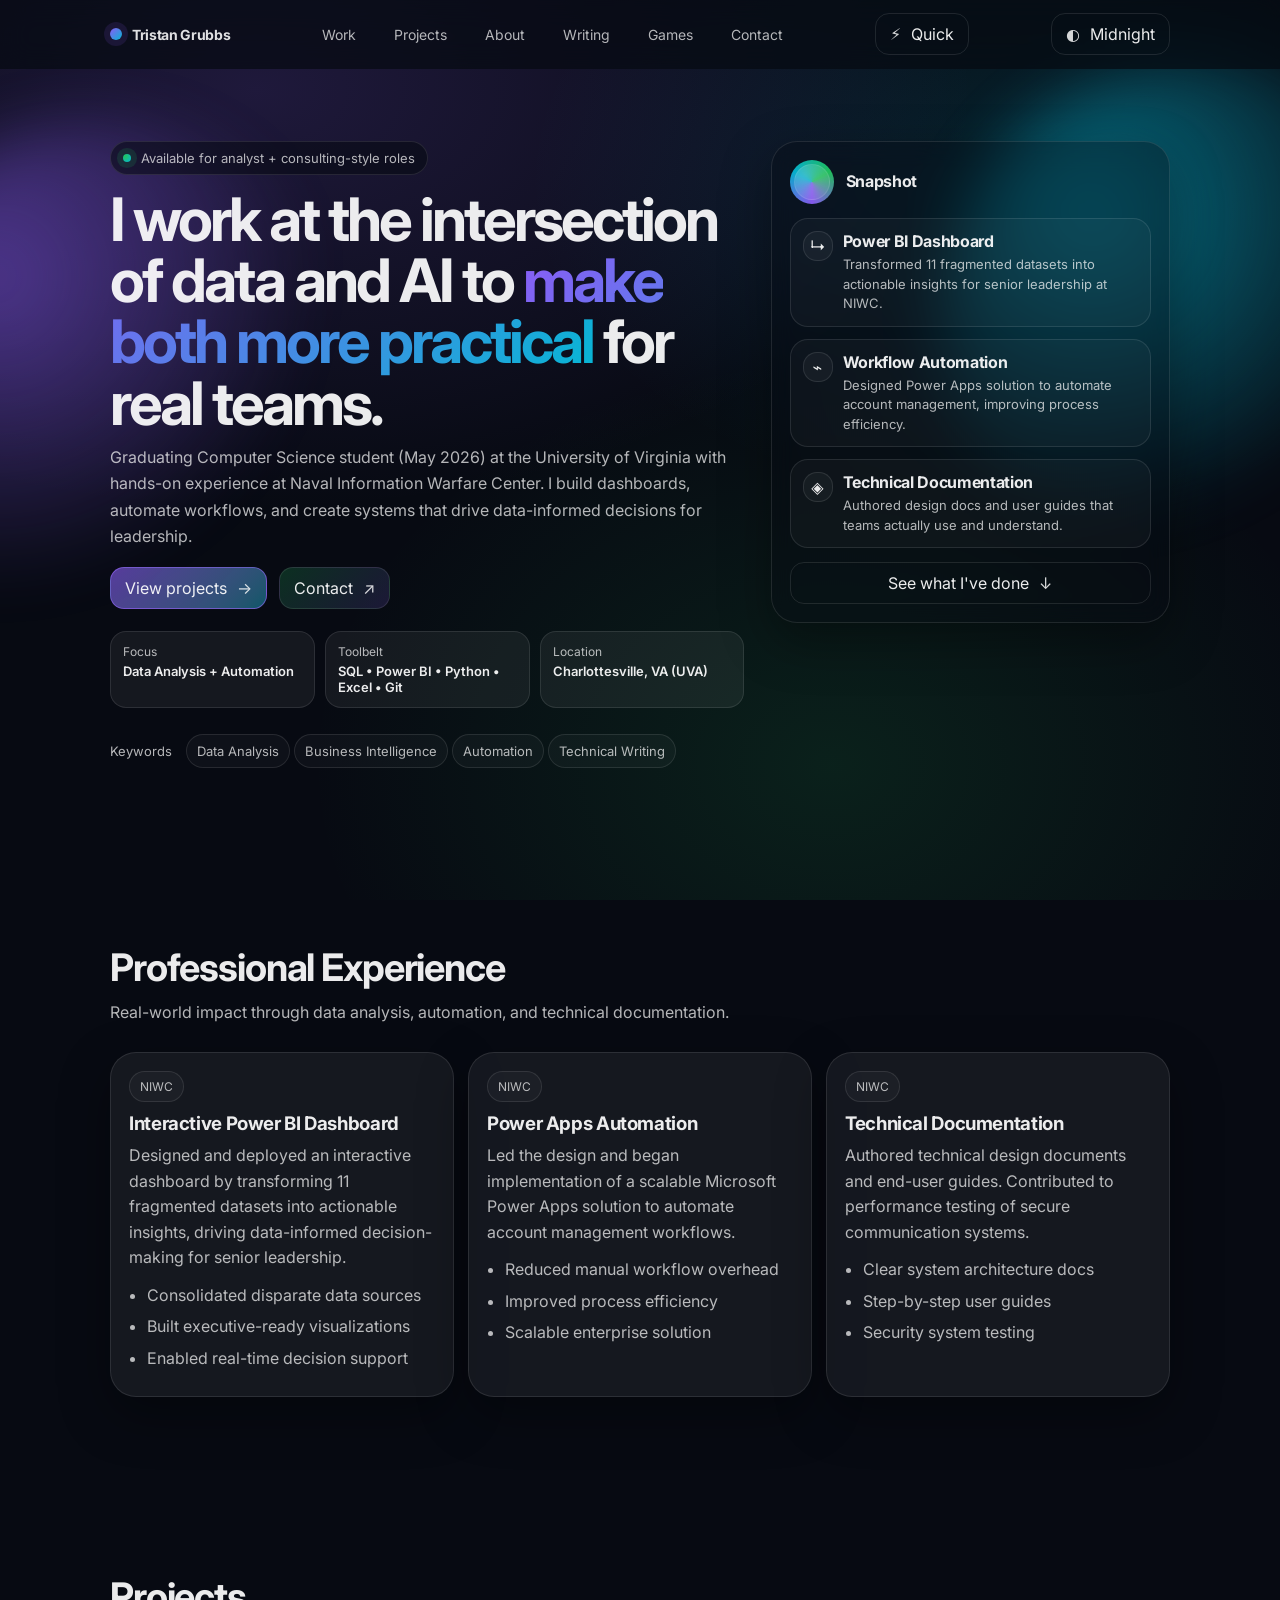
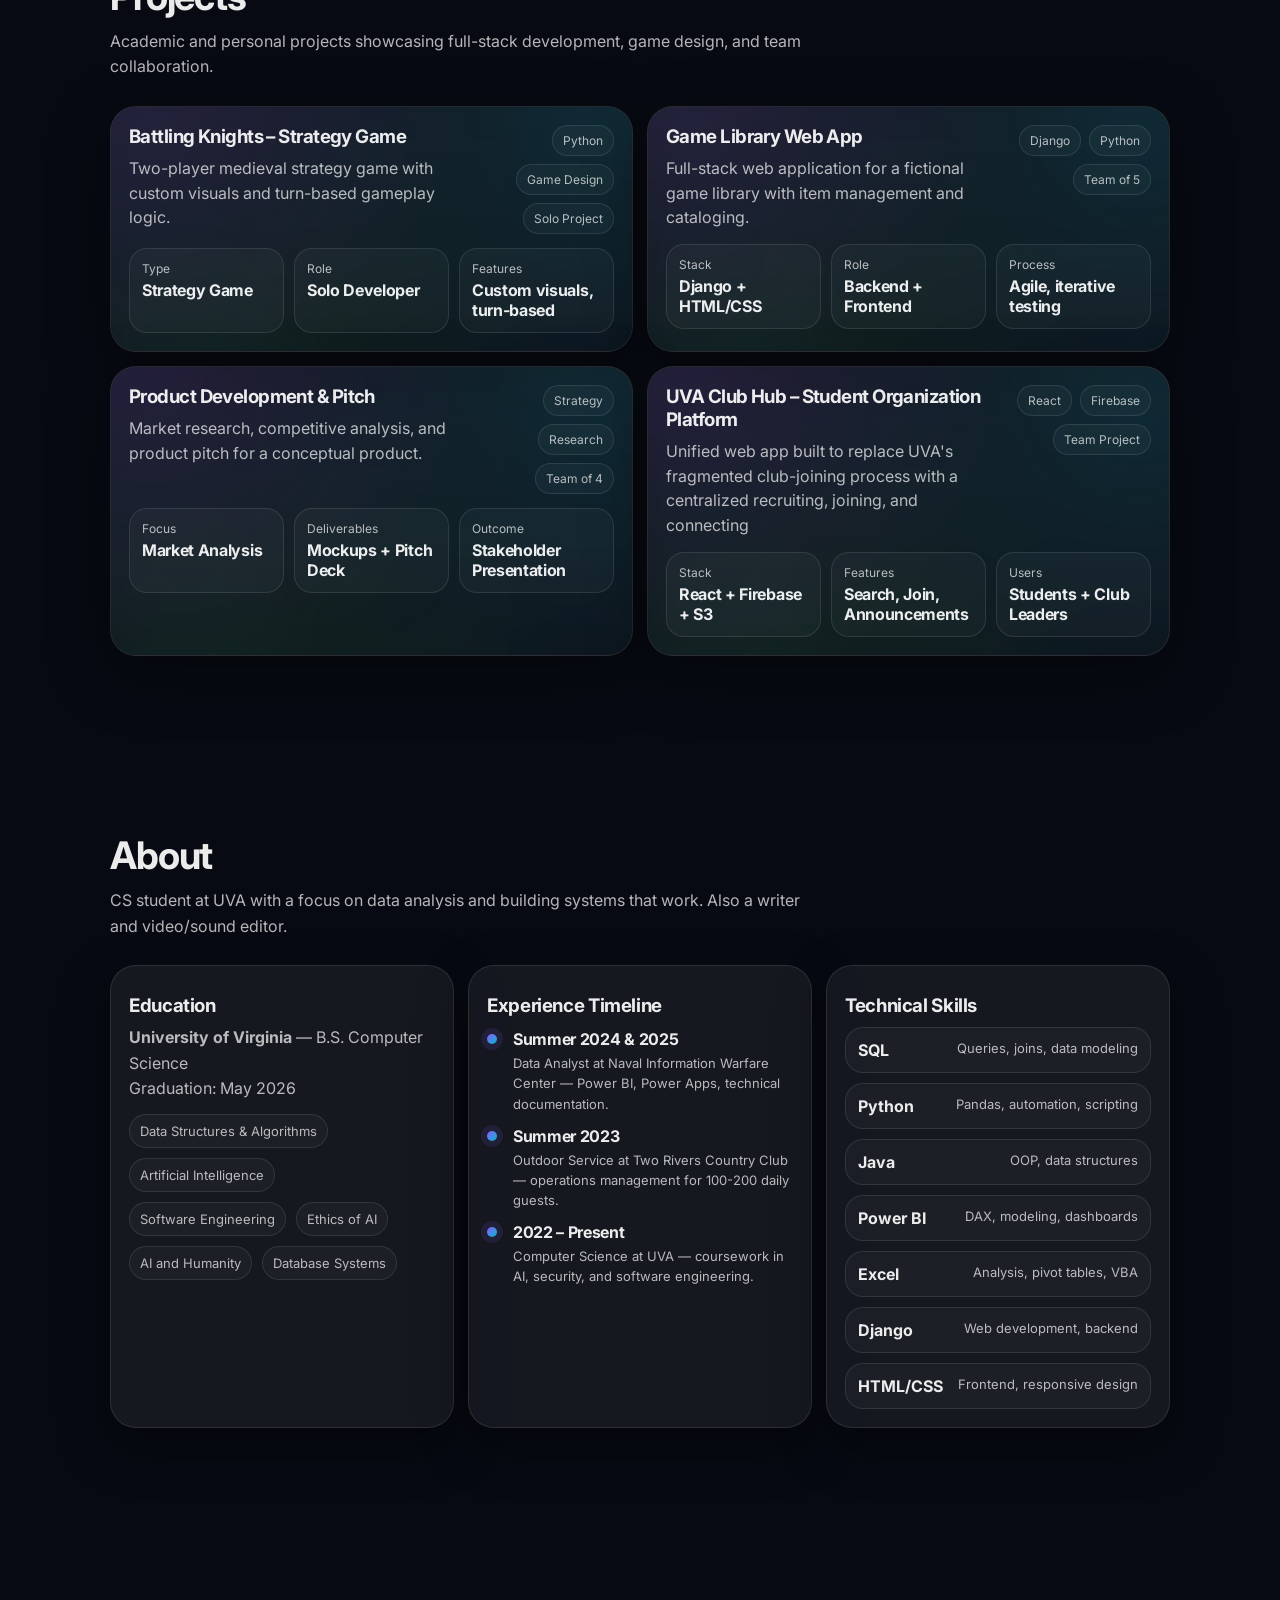
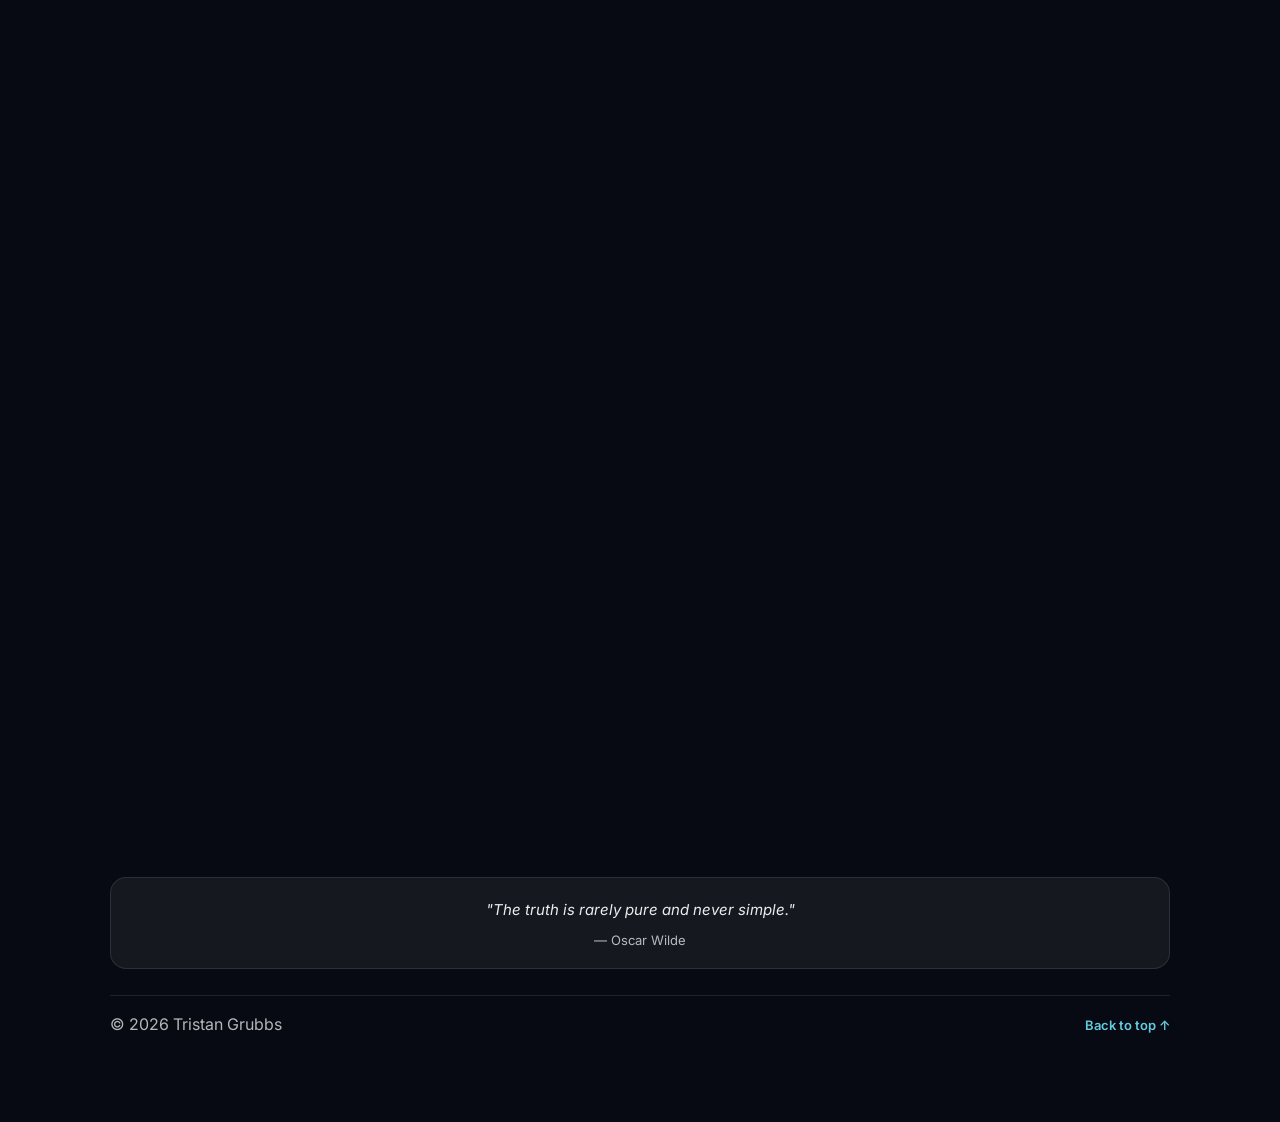
==== index.html @ 4d5c2ccc "added footer quotes" ====
<!doctype html>
<html lang="en">
<head>
  <meta charset="utf-8" />
  <meta name="viewport" content="width=device-width, initial-scale=1" />
  <title>Tristan Grubbs | Portfolio</title>
  <meta name="description" content="Portfolio website for Tristan Grubbs - Data Analyst & Computer Science Student at UVA." />

  <!-- Open Graph -->
  <meta property="og:title" content="Tristan Grubbs | Portfolio" />
  <meta property="og:description" content="Data Analyst & CS Student at UVA. Dashboards, automation, and data-driven insights." />
  <meta property="og:type" content="website" />

  <!-- Font -->
  <link rel="preconnect" href="https://fonts.googleapis.com">
  <link rel="preconnect" href="https://fonts.gstatic.com" crossorigin>
  <link href="https://fonts.googleapis.com/css2?family=Inter:wght@400;500;600;700&display=swap" rel="stylesheet">

  <link rel="stylesheet" href="styles.css" />
</head>

<body>
  <!-- Ambient background -->
  <div class="bg">
    <div class="bg__blob bg__blob--a"></div>
    <div class="bg__blob bg__blob--b"></div>
    <div class="bg__grid"></div>
  </div>

  <!-- Header -->
  <header class="header" data-elevate>
    <div class="container header__inner">
      <a class="brand" href="#top" aria-label="Home">
        <span class="brand__mark" aria-hidden="true"></span>
        <span class="brand__name">Tristan Grubbs</span>
      </a>

      <nav class="nav" aria-label="Primary">
        <a class="nav__link" href="#work">Work</a>
        <a class="nav__link" href="#projects">Projects</a>
        <a class="nav__link" href="#about">About</a>
        <a class="nav__link" href="#writing">Writing</a>
        <a class="nav__link" href="#games">Games</a>
        <a class="nav__link" href="#contact">Contact</a>
      </nav>

      <button class="btn btn--ghost header__cta" id="quickViewToggle" type="button" aria-label="Toggle quick view">
        <span class="btn__icon" aria-hidden="true">⚡</span>
        <span class="btn__text">Quick</span>
      </button>

      <button class="btn btn--ghost header__cta" id="themeToggle" type="button" aria-label="Switch theme">
        <span class="btn__icon" id="themeIcon" aria-hidden="true">◐</span>
        <span class="btn__text" id="themeName">Midnight</span>
      </button>

      <button class="burger" id="burger" type="button" aria-label="Open menu" aria-expanded="false">
        <span></span><span></span><span></span>
      </button>
    </div>

    <div class="mobile" id="mobileNav" aria-hidden="true">
      <div class="container mobile__inner">
        <a class="mobile__link" href="#work">Work</a>
        <a class="mobile__link" href="#projects">Projects</a>
        <a class="mobile__link" href="#about">About</a>
        <a class="mobile__link" href="#writing">Writing</a>
        <a class="mobile__link" href="#games">Games</a>
        <a class="mobile__link" href="#contact">Contact</a>
        <div class="mobile__divider"></div>
        <a class="mobile__link" href="#contact">Book a chat →</a>
      </div>
    </div>
  </header>

  <main id="top">
    <!-- HERO -->
    <section class="hero section">
      <div class="container">
        <div class="hero__grid">
          <div class="hero__copy reveal">
            <div class="pill">
              <span class="dot"></span>
              <span>Available for analyst + consulting-style roles</span>
            </div>

            <h1 class="hero__title">
              I work at the intersection of data and AI to
              <span class="accent">make both more practical</span> for real teams.
            </h1>

            <p class="hero__subtitle">
              Graduating Computer Science student (May 2026) at the University of Virginia with hands-on experience at Naval Information Warfare Center.
              I build dashboards, automate workflows, and create systems that drive data-informed decisions for leadership.
            </p>

            <div class="hero__actions">
              <a class="btn btn--primary" href="#projects">
                <span>View projects</span>
                <span class="btn__arrow" aria-hidden="true">→</span>
              </a>
              <a class="btn btn--soft" href="#contact">
                <span>Contact</span>
                <span class="btn__arrow" aria-hidden="true">↗</span>
              </a>
            </div>

            <!-- Quick View Summary (only visible in quick mode) -->
            <div class="quick-summary">
              <ul class="bullets" style="margin-top: 20px; font-size: 15px;">
                <li>CS @ UVA, graduating May 2026</li>
                <li>Data Analyst intern at Naval Information Warfare Center</li>
                <li>Built Power BI dashboards from 11+ data sources</li>
                <li>Skills: SQL, Python, Power BI, Excel</li>
                <li>Looking for analyst & consulting roles</li>
              </ul>
              <div style="margin-top: 20px; display: flex; gap: 12px; flex-wrap: wrap;">
                <a class="btn btn--primary" href="mailto:tristancgrubbs@gmail.com">Email me ↗</a>
                <a class="btn btn--soft" href="https://www.linkedin.com/in/tristan-grubbs" target="_blank">LinkedIn ↗</a>
                <a class="btn btn--ghost" href="Tristan Grubbs Resume.pdf" target="_blank">Resume ↓</a>
              </div>
            </div>

            <div class="hero__meta">
              <div class="meta">
                <div class="meta__k">Focus</div>
                <div class="meta__v">Data Analysis + Automation</div>
              </div>
              <div class="meta">
                <div class="meta__k">Toolbelt</div>
                <div class="meta__v">SQL • Power BI • Python • Excel • Git</div>
              </div>
              <div class="meta">
                <div class="meta__k">Location</div>
                <div class="meta__v">Charlottesville, VA (UVA)</div>
              </div>
            </div>
          </div>

          <aside class="hero__card reveal" aria-label="Highlights">
            <div class="card card--glass">
              <div class="card__top">
                <div class="avatar" aria-hidden="true">
                  <div class="avatar__ring"></div>
                  <div class="avatar__core"></div>
                </div>
                <div>
                  <div class="card__title">Snapshot</div>
                  <div class="card__sub"></div>
                </div>
              </div>

              <div class="stack">
                <div class="stack__item">
                  <div class="stack__icon" aria-hidden="true">↳</div>
                  <div>
                    <div class="stack__h">Power BI Dashboard</div>
                    <div class="stack__p">Transformed 11 fragmented datasets into actionable insights for senior leadership at NIWC.</div>
                  </div>
                </div>
                <div class="stack__item">
                  <div class="stack__icon" aria-hidden="true">⌁</div>
                  <div>
                    <div class="stack__h">Workflow Automation</div>
                    <div class="stack__p">Designed Power Apps solution to automate account management, improving process efficiency.</div>
                  </div>
                </div>
                <div class="stack__item">
                  <div class="stack__icon" aria-hidden="true">◈</div>
                  <div>
                    <div class="stack__h">Technical Documentation</div>
                    <div class="stack__p">Authored design docs and user guides that teams actually use and understand.</div>
                  </div>
                </div>
              </div>

              <div class="card__cta">
                <a class="btn btn--ghost btn--full" href="#work">
                  <span>See what I've done</span>
                  <span class="btn__arrow" aria-hidden="true">↓</span>
                </a>
              </div>
            </div>
          </aside>
        </div>

        <div class="logos reveal" aria-label="Keywords">
          <span class="logos__label">Keywords</span>
          <div class="logos__row">
            <span class="chip">Data Analysis</span>
            <span class="chip">Business Intelligence</span>
            <span class="chip">Automation</span>
            <span class="chip">Technical Writing</span>
          </div>
        </div>
      </div>
    </section>

    <!-- WORK -->
    <section class="section" id="work">
      <div class="container">
        <div class="section__head reveal">
          <h2 class="h2">Professional Experience</h2>
          <p class="lead">
            Real-world impact through data analysis, automation, and technical documentation.
          </p>
        </div>

        <div class="grid grid--3">
          <article class="card reveal">
            <div class="tag">NIWC</div>
            <h3>Interactive Power BI Dashboard</h3>
            <p>
              Designed and deployed an interactive dashboard by transforming 11 fragmented datasets into actionable insights,
              driving data-informed decision-making for senior leadership.
            </p>
            <ul class="bullets">
              <li>Consolidated disparate data sources</li>
              <li>Built executive-ready visualizations</li>
              <li>Enabled real-time decision support</li>
            </ul>
          </article>

          <article class="card reveal">
            <div class="tag">NIWC</div>
            <h3>Power Apps Automation</h3>
            <p>
              Led the design and began implementation of a scalable Microsoft Power Apps solution to automate account management workflows.
            </p>
            <ul class="bullets">
              <li>Reduced manual workflow overhead</li>
              <li>Improved process efficiency</li>
              <li>Scalable enterprise solution</li>
            </ul>
          </article>

          <article class="card reveal">
            <div class="tag">NIWC</div>
            <h3>Technical Documentation</h3>
            <p>
              Authored technical design documents and end-user guides. Contributed to performance testing of secure communication systems.
            </p>
            <ul class="bullets">
              <li>Clear system architecture docs</li>
              <li>Step-by-step user guides</li>
              <li>Security system testing</li>
            </ul>
          </article>
        </div>
      </div>
    </section>

    <!-- PROJECTS -->
    <section class="section" id="projects">
      <div class="container">
        <div class="section__head reveal">
          <h2 class="h2">Projects</h2>
          <p class="lead">
            Academic and personal projects showcasing full-stack development, game design, and team collaboration.
          </p>
        </div>

        <div class="grid grid--2">
          <article class="proj reveal">
            <div class="proj__top">
              <div>
                <h3 class="proj__title">Battling Knights – Strategy Game</h3>
                <p class="proj__desc">Two-player medieval strategy game with custom visuals and turn-based gameplay logic.</p>
              </div>
              <div class="proj__badges">
                <span class="badge">Python</span>
                <span class="badge">Game Design</span>
                <span class="badge">Solo Project</span>
              </div>
            </div>
            <div class="proj__body">
              <div class="kpis">
                <div class="kpi">
                  <div class="kpi__k">Type</div>
                  <div class="kpi__v">Strategy Game</div>
                </div>
                <div class="kpi">
                  <div class="kpi__k">Role</div>
                  <div class="kpi__v">Solo Developer</div>
                </div>
                <div class="kpi">
                  <div class="kpi__k">Features</div>
                  <div class="kpi__v">Custom visuals, turn-based</div>
                </div>
              </div>
            </div>
          </article>

          <article class="proj reveal">
            <div class="proj__top">
              <div>
                <h3 class="proj__title">Game Library Web App</h3>
                <p class="proj__desc">Full-stack web application for a fictional game library with item management and cataloging.</p>
              </div>
              <div class="proj__badges">
                <span class="badge">Django</span>
                <span class="badge">Python</span>
                <span class="badge">Team of 5</span>
              </div>
            </div>
            <div class="proj__body">
              <div class="kpis">
                <div class="kpi">
                  <div class="kpi__k">Stack</div>
                  <div class="kpi__v">Django + HTML/CSS</div>
                </div>
                <div class="kpi">
                  <div class="kpi__k">Role</div>
                  <div class="kpi__v">Backend + Frontend</div>
                </div>
                <div class="kpi">
                  <div class="kpi__k">Process</div>
                  <div class="kpi__v">Agile, iterative testing</div>
                </div>
              </div>
            </div>
          </article>

          <article class="proj reveal">
            <div class="proj__top">
              <div>
                <h3 class="proj__title">Product Development & Pitch</h3>
                <p class="proj__desc">Market research, competitive analysis, and product pitch for a conceptual product.</p>
              </div>
              <div class="proj__badges">
                <span class="badge">Strategy</span>
                <span class="badge">Research</span>
                <span class="badge">Team of 4</span>
              </div>
            </div>
            <div class="proj__body">
              <div class="kpis">
                <div class="kpi">
                  <div class="kpi__k">Focus</div>
                  <div class="kpi__v">Market Analysis</div>
                </div>
                <div class="kpi">
                  <div class="kpi__k">Deliverables</div>
                  <div class="kpi__v">Mockups + Pitch Deck</div>
                </div>
                <div class="kpi">
                  <div class="kpi__k">Outcome</div>
                  <div class="kpi__v">Stakeholder Presentation</div>
                </div>
              </div>
            </div>
          </article>

          <article class="proj reveal">
            <div class="proj__top">
              <div>
                <h3 class="proj__title">UVA Club Hub – Student Organization Platform</h3>
                <p class="proj__desc">Unified web app built to replace UVA's fragmented club-joining process with a centralized recruiting, joining, and connecting</p>
              </div>
              <div class="proj__badges">
                <span class="badge">React</span>
                <span class="badge">Firebase</span>
                <span class="badge">Team Project</span>
              </div>
            </div>
            <div class="proj__body">
              <div class="kpis">
                <div class="kpi">
                  <div class="kpi__k">Stack</div>
                  <div class="kpi__v">React + Firebase + S3</div>
                </div>
                <div class="kpi">
                  <div class="kpi__k">Features</div>
                  <div class="kpi__v">Search, Join, Announcements</div>
                </div>
                <div class="kpi">
                  <div class="kpi__k">Users</div>
                  <div class="kpi__v">Students + Club Leaders</div>
                </div>
              </div>
            </div>
          </article>
        </div>
      </div>
    </section>

    <!-- ABOUT -->
    <section class="section" id="about">
      <div class="container">
        <div class="section__head reveal">
          <h2 class="h2">About</h2>
          <p class="lead">
            CS student at UVA with a focus on data analysis and building systems that work. Also a writer and video/sound editor.
          </p>
        </div>

        <div class="about reveal">
          <div class="about__card card">
            <h3>Education</h3>
            <p>
              <strong>University of Virginia</strong> — B.S. Computer Science<br>
              Graduation: May 2026
            </p>
            <div class="about__chips">
              <span class="chip">Data Structures & Algorithms</span>
              <span class="chip">Artificial Intelligence</span>
              <span class="chip">Software Engineering</span>
              <span class="chip">Ethics of AI</span>
              <span class="chip">AI and Humanity</span>
              <span class="chip">Database Systems</span>
            </div>
          </div>

          <div class="about__card card">
            <h3>Experience Timeline</h3>
            <div class="timeline">
              <div class="timeline__row">
                <span class="timeline__dot" aria-hidden="true"></span>
                <div>
                  <div class="timeline__h">Summer 2024 & 2025</div>
                  <div class="timeline__p">Data Analyst at Naval Information Warfare Center — Power BI, Power Apps, technical documentation.</div>
                </div>
              </div>
              <div class="timeline__row">
                <span class="timeline__dot" aria-hidden="true"></span>
                <div>
                  <div class="timeline__h">Summer 2023</div>
                  <div class="timeline__p">Outdoor Service at Two Rivers Country Club — operations management for 100-200 daily guests.</div>
                </div>
              </div>
              <div class="timeline__row">
                <span class="timeline__dot" aria-hidden="true"></span>
                <div>
                  <div class="timeline__h">2022 – Present</div>
                  <div class="timeline__p">Computer Science at UVA — coursework in AI, security, and software engineering.</div>
                </div>
              </div>
            </div>
          </div>

          <div class="about__card card">
            <h3>Technical Skills</h3>
            <div class="skillgrid">
              <div class="skill"><span>SQL</span><span class="muted">Queries, joins, data modeling</span></div>
              <div class="skill"><span>Python</span><span class="muted">Pandas, automation, scripting</span></div>
              <div class="skill"><span>Java</span><span class="muted">OOP, data structures</span></div>
              <div class="skill"><span>Power BI</span><span class="muted">DAX, modeling, dashboards</span></div>
              <div class="skill"><span>Excel</span><span class="muted">Analysis, pivot tables, VBA</span></div>
              <div class="skill"><span>Django</span><span class="muted">Web development, backend</span></div>
              <div class="skill"><span>HTML/CSS</span><span class="muted">Frontend, responsive design</span></div>
            </div>
          </div>
        </div>
      </div>
    </section>

    <!-- WRITING -->
    <section class="section" id="writing">
      <div class="container">
        <div class="section__head reveal">
          <h2 class="h2">Writing</h2>
          <p class="lead">
            Essays, articles, and creative pieces on technology, data, AI, and whatever else is on my mind.
          </p>
        </div>

        <div class="cta__actions reveal" style="max-width: 300px;">
          <a class="btn btn--primary btn--full" href="writing.html">
            <span>View all writing</span>
            <span class="btn__arrow" aria-hidden="true">→</span>
          </a>
        </div>
      </div>
    </section>

    <!-- GAMES -->
    <section class="section" id="games">
      <div class="container">
        <div class="section__head reveal">
          <h2 class="h2">Games</h2>
          <p class="lead">
            Playable projects and experiments. Games I've built that you can try in your browser.
          </p>
        </div>

        <div class="cta__actions reveal" style="max-width: 300px;">
          <a class="btn btn--primary btn--full" href="games.html">
            <span>View all games</span>
            <span class="btn__arrow" aria-hidden="true">→</span>
          </a>
        </div>
      </div>
    </section>

    <!-- CONTACT -->
    <section class="section" id="contact">
      <div class="container">
        <div class="cta reveal">
          <div class="cta__copy">
            <h2 class="h2">Let's connect</h2>
            <p class="lead">
              Looking for analyst, consulting, or data-focused roles. Based in Charlottesville, VA.
              Feel free to reach out via email or LinkedIn.
            </p>
          </div>

          <div class="cta__actions">
            <a class="btn btn--primary btn--full" href="mailto:tristancgrubbs@gmail.com">
              Email me
              <span class="btn__arrow" aria-hidden="true">↗</span>
            </a>
            <a class="btn btn--ghost btn--full" href="https://www.linkedin.com/in/tristan-grubbs" target="_blank" rel="noopener">
              LinkedIn
              <span class="btn__arrow" aria-hidden="true">↗</span>
            </a>
            <a class="btn btn--soft btn--full" href="Tristan Grubbs Resume.pdf" target="_blank" rel="noopener">
              Resume
              <span class="btn__arrow" aria-hidden="true">↓</span>
            </a>
          </div>
        </div>

        <div class="daily-quote" id="dailyQuote">
          <p class="daily-quote__text" id="quoteText"></p>
          <span class="daily-quote__author" id="quoteAuthor"></span>
        </div>

        <footer class="footer">
          <div class="footer__left">
            <span class="muted">© <span id="year"></span> Tristan Grubbs</span>
          </div>
          <div class="footer__right">
            <a class="link" href="#top">Back to top ↑</a>
          </div>
        </footer>
      </div>
    </section>
  </main>

  <script src="script.js"></script>
</body>
</html>
---- styles.css ----
:root{
  --bg: #070A12;
  --fg: rgba(255,255,255,0.92);
  --muted: rgba(255,255,255,0.70);
  --subtle: rgba(255,255,255,0.10);
  --card: rgba(255,255,255,0.06);
  --border: rgba(255,255,255,0.10);
  --shadow: rgba(0,0,0,0.35);

  --accentA: #8B5CF6;
  --accentB: #22C55E;
  --accentC: #06B6D4;

  --radius: 18px;
  --radius2: 26px;

  --max: 1100px;
  --pad: 20px;

  --ease: cubic-bezier(.2,.8,.2,1);
}

/* Midnight theme (default dark) - no changes needed, uses :root */

/* Paper theme (light, warm, professional) */
[data-theme="paper"]{
  --bg: #FAF9F6;
  --fg: rgba(28,25,23,0.92);
  --muted: rgba(28,25,23,0.60);
  --subtle: rgba(28,25,23,0.08);
  --card: rgba(255,255,255,0.85);
  --border: rgba(28,25,23,0.10);
  --shadow: rgba(28,25,23,0.12);

  --accentA: #6366F1;
  --accentB: #059669;
  --accentC: #0284C7;
}

/* Ember theme (dark with warm orange/red accents) */
[data-theme="ember"]{
  --bg: #120C0A;
  --fg: rgba(255,248,240,0.95);
  --muted: rgba(255,248,240,0.68);
  --subtle: rgba(255,248,240,0.10);
  --card: rgba(255,200,150,0.04);
  --border: rgba(255,180,120,0.12);
  --shadow: rgba(0,0,0,0.45);

  --accentA: #F97316;
  --accentB: #FBBF24;
  --accentC: #EF4444;
}

/* Legacy light theme support */
[data-theme="light"]{
  --bg: #FAF9F6;
  --fg: rgba(28,25,23,0.92);
  --muted: rgba(28,25,23,0.60);
  --subtle: rgba(28,25,23,0.08);
  --card: rgba(255,255,255,0.85);
  --border: rgba(28,25,23,0.10);
  --shadow: rgba(28,25,23,0.12);

  --accentA: #6366F1;
  --accentB: #059669;
  --accentC: #0284C7;
}

*{ box-sizing: border-box; }
html{ scroll-behavior: smooth; }
body{
  margin: 0;
  font-family: Inter, system-ui, -apple-system, Segoe UI, Roboto, Arial, sans-serif;
  background: var(--bg);
  color: var(--fg);
  overflow-x: hidden;
}

a{ color: inherit; text-decoration: none; }
a[aria-disabled="true"]{ pointer-events: none; opacity: .55; }
button{ font: inherit; }

.container{
  width: min(var(--max), 100%);
  margin: 0 auto;
  padding: 0 var(--pad);
}

.section{ padding: 88px 0; position: relative; }
.section__head{
  display: grid;
  gap: 10px;
  margin-bottom: 26px;
}
.h2{
  font-size: clamp(26px, 3vw, 38px);
  letter-spacing: -0.03em;
  margin: 0;
}
.lead{
  margin: 0;
  max-width: 70ch;
  color: var(--muted);
  line-height: 1.6;
}

.muted{ color: var(--muted); }

.bg{
  position: fixed;
  inset: 0;
  pointer-events: none;
  z-index: -1;
  background: radial-gradient(1200px 700px at 20% 10%, rgba(139,92,246,0.18), transparent 60%),
              radial-gradient(900px 600px at 80% 20%, rgba(6,182,212,0.14), transparent 55%),
              radial-gradient(900px 700px at 65% 85%, rgba(34,197,94,0.12), transparent 58%),
              var(--bg);
}

.bg__blob{
  position: absolute;
  width: 520px;
  height: 520px;
  border-radius: 999px;
  filter: blur(30px);
  opacity: .6;
  transform: translate3d(0,0,0);
}
.bg__blob--a{
  left: -160px;
  top: 120px;
  background: radial-gradient(circle at 30% 30%, rgba(139,92,246,0.85), transparent 62%);
  animation: floatA 14s var(--ease) infinite;
}
.bg__blob--b{
  right: -180px;
  top: 60px;
  background: radial-gradient(circle at 30% 30%, rgba(6,182,212,0.85), transparent 62%);
  animation: floatB 16s var(--ease) infinite;
}
.bg__grid{
  position: absolute;
  inset: 0;
  background-image:
    linear-gradient(to right, rgba(255,255,255,0.06) 1px, transparent 1px),
    linear-gradient(to bottom, rgba(255,255,255,0.06) 1px, transparent 1px);
  background-size: 84px 84px;
  mask-image: radial-gradient(700px 500px at 50% 20%, #000 0%, transparent 70%);
  opacity: .10;
}

@keyframes floatA{
  0%,100%{ transform: translate(-10px, 0px) scale(1); }
  50%{ transform: translate(30px, -24px) scale(1.04); }
}
@keyframes floatB{
  0%,100%{ transform: translate(10px, 0px) scale(1); }
  50%{ transform: translate(-28px, 18px) scale(1.05); }
}

/* Header */
.header{
  position: sticky;
  top: 0;
  z-index: 50;
  backdrop-filter: blur(14px);
  background: color-mix(in srgb, var(--bg) 70%, transparent);
  border-bottom: 1px solid transparent;
}
.header[data-scrolled="true"]{
  border-bottom-color: var(--border);
}
.header__inner{
  display: flex;
  align-items: center;
  justify-content: space-between;
  height: 68px;
  gap: 16px;
}

.brand{
  display: flex;
  align-items: center;
  gap: 10px;
  font-weight: 700;
  letter-spacing: -0.02em;
}
.brand__mark{
  width: 12px;
  height: 12px;
  border-radius: 999px;
  background: linear-gradient(135deg, var(--accentA), var(--accentC));
  box-shadow: 0 0 0 6px rgba(139,92,246,0.12);
}
.brand__name{ font-size: 14px; opacity: 0.95; }

.nav{
  display: flex;
  gap: 18px;
  align-items: center;
}
.nav__link{
  font-size: 14px;
  color: var(--muted);
  padding: 8px 10px;
  border-radius: 10px;
  transition: background 180ms var(--ease), color 180ms var(--ease);
}
.nav__link:hover{
  background: var(--card);
  color: var(--fg);
}

.burger{
  display: none;
  width: 44px;
  height: 44px;
  border-radius: 12px;
  border: 1px solid var(--border);
  background: color-mix(in srgb, var(--bg) 60%, transparent);
  align-items: center;
  justify-content: center;
  gap: 5px;
  cursor: pointer;
}
.burger span{
  display: block;
  width: 18px;
  height: 2px;
  border-radius: 999px;
  background: color-mix(in srgb, var(--fg) 70%, transparent);
}

.mobile{
  display: none;
  border-bottom: 1px solid var(--border);
}
.mobile[data-open="true"]{ display: block; }
.mobile__inner{
  padding: 14px var(--pad) 18px;
  display: grid;
  gap: 10px;
}
.mobile__link{
  padding: 12px 12px;
  border-radius: 14px;
  background: var(--card);
  border: 1px solid var(--border);
}
.mobile__divider{
  height: 1px;
  background: var(--border);
  margin: 6px 0;
}

/* Buttons */
.btn{
  display: inline-flex;
  align-items: center;
  justify-content: center;
  gap: 10px;
  padding: 10px 14px;
  border-radius: 14px;
  border: 1px solid var(--border);
  background: var(--card);
  color: var(--fg);
  transition: transform 170ms var(--ease), background 170ms var(--ease), border-color 170ms var(--ease);
  cursor: pointer;
  user-select: none;
}
.btn:hover{ transform: translateY(-1px); border-color: color-mix(in srgb, var(--border) 40%, white); }
.btn--full{ width: 100%; }
.btn__arrow{ opacity: .9; }
.btn__icon{ opacity: .9; }

.btn--primary{
  border: 1px solid color-mix(in srgb, var(--accentA) 55%, var(--border));
  background: linear-gradient(135deg, color-mix(in srgb, var(--accentA) 60%, transparent), color-mix(in srgb, var(--accentC) 45%, transparent));
}
.btn--soft{
  background: linear-gradient(135deg, rgba(34,197,94,0.20), rgba(139,92,246,0.16));
}
.btn--ghost{
  background: transparent;
}

/* Hero */
.hero{ padding-top: 72px; }
.hero__grid{
  display: grid;
  grid-template-columns: 1.35fr 0.85fr;
  gap: 26px;
  align-items: start;
}
.hero__title{
  font-size: clamp(36px, 5.2vw, 60px);
  line-height: 1.02;
  letter-spacing: -0.05em;
  margin: 14px 0 10px;
}
.accent{
  background: linear-gradient(135deg, var(--accentA), var(--accentC));
  -webkit-background-clip: text;
  background-clip: text;
  color: transparent;
}
.hero__subtitle{
  margin: 0;
  color: var(--muted);
  line-height: 1.65;
  max-width: 70ch;
}
.hero__actions{
  display: flex;
  gap: 12px;
  margin-top: 18px;
  flex-wrap: wrap;
}
.hero__meta{
  display: grid;
  grid-template-columns: repeat(3, minmax(0,1fr));
  gap: 10px;
  margin-top: 22px;
}
.meta{
  padding: 12px 12px;
  border-radius: 16px;
  border: 1px solid var(--border);
  background: var(--card);
}
.meta__k{
  font-size: 12px;
  color: var(--muted);
  margin-bottom: 4px;
}
.meta__v{
  font-size: 13px;
  font-weight: 600;
}

.pill{
  display: inline-flex;
  align-items: center;
  gap: 10px;
  padding: 8px 12px;
  border: 1px solid var(--border);
  border-radius: 999px;
  background: color-mix(in srgb, var(--bg) 55%, transparent);
  color: var(--muted);
  font-size: 13px;
}
.dot{
  width: 8px;
  height: 8px;
  border-radius: 999px;
  background: radial-gradient(circle at 30% 30%, var(--accentB), var(--accentC));
  box-shadow: 0 0 0 6px rgba(34,197,94,0.14);
}

.card{
  border: 1px solid var(--border);
  background: var(--card);
  border-radius: var(--radius2);
  padding: 18px 18px;
  box-shadow: 0 18px 50px var(--shadow);
  transform-style: preserve-3d;
  transition: transform 200ms var(--ease), box-shadow 200ms var(--ease);
}
.card:hover{
  box-shadow: 0 25px 70px var(--shadow);
}
.card .card__shine{
  position: absolute;
  inset: 0;
  pointer-events: none;
  background: radial-gradient(circle at var(--mouse-x, 50%) var(--mouse-y, 50%), rgba(255,255,255,0.08), transparent 50%);
  opacity: 0;
  transition: opacity 300ms var(--ease);
  z-index: 10;
  border-radius: inherit;
}
.card:hover .card__shine{
  opacity: 1;
}
.card--glass{
  background: color-mix(in srgb, var(--bg) 35%, transparent);
  backdrop-filter: blur(12px);
}
.card h3{ margin: 10px 0 8px; letter-spacing: -0.02em; }
.card p{ margin: 0; color: var(--muted); line-height: 1.6; }

.card__top{
  display: flex;
  gap: 12px;
  align-items: center;
}
.card__title{ font-weight: 700; letter-spacing: -0.02em; }
.card__sub{ color: var(--muted); font-size: 13px; margin-top: 2px; }
.card__cta{ margin-top: 14px; }

.avatar{
  width: 44px;
  height: 44px;
  position: relative;
  display: grid;
  place-items: center;
}
.avatar__ring{
  position: absolute;
  inset: 0;
  border-radius: 999px;
  background: conic-gradient(from 180deg, var(--accentA), var(--accentC), var(--accentB), var(--accentA));
  filter: blur(0px);
  opacity: .95;
}
.avatar__core{
  width: 36px;
  height: 36px;
  border-radius: 999px;
  background: radial-gradient(circle at 30% 30%, rgba(255,255,255,0.20), rgba(255,255,255,0.06));
  border: 1px solid var(--border);
  position: relative;
  z-index: 1;
}

.stack{ margin-top: 14px; display: grid; gap: 12px; }
.stack__item{
  display: grid;
  grid-template-columns: 30px 1fr;
  gap: 10px;
  padding: 12px 12px;
  border-radius: 18px;
  border: 1px solid var(--border);
  background: rgba(255,255,255,0.03);
}
.stack__icon{
  width: 30px; height: 30px;
  border-radius: 14px;
  display: grid; place-items: center;
  background: rgba(255,255,255,0.04);
  border: 1px solid var(--border);
  color: var(--fg);
}
.stack__h{ font-weight: 700; letter-spacing: -0.02em; }
.stack__p{ color: var(--muted); font-size: 13px; margin-top: 4px; line-height: 1.5; }

.logos{
  margin-top: 26px;
  display: flex;
  gap: 14px;
  align-items: center;
  flex-wrap: wrap;
}
.logos__label{
  color: var(--muted);
  font-size: 13px;
}
.chip{
  display: inline-flex;
  align-items: center;
  padding: 8px 10px;
  border-radius: 999px;
  border: 1px solid var(--border);
  background: rgba(255,255,255,0.03);
  font-size: 13px;
  color: var(--muted);
}

/* Grids */
.grid{
  display: grid;
  gap: 14px;
}
.grid--3{ grid-template-columns: repeat(3, minmax(0,1fr)); }
.grid--2{ grid-template-columns: repeat(2, minmax(0,1fr)); }

.tag{
  display: inline-flex;
  width: fit-content;
  padding: 7px 10px;
  border-radius: 999px;
  border: 1px solid var(--border);
  background: rgba(255,255,255,0.03);
  color: var(--muted);
  font-size: 12px;
}

.bullets{
  margin: 12px 0 0;
  padding-left: 18px;
  color: var(--muted);
  line-height: 1.6;
}
.bullets li{ margin: 6px 0; }

/* Projects */
.proj{
  border: 1px solid var(--border);
  border-radius: var(--radius2);
  padding: 18px;
  background: linear-gradient(180deg, rgba(255,255,255,0.05), rgba(255,255,255,0.03));
  box-shadow: 0 18px 60px var(--shadow);
  position: relative;
  overflow: hidden;
  transform-style: preserve-3d;
  transition: transform 200ms var(--ease), box-shadow 200ms var(--ease);
}
.proj:hover{
  box-shadow: 0 25px 80px var(--shadow);
}
.proj .proj__shine{
  position: absolute;
  inset: 0;
  pointer-events: none;
  background: radial-gradient(circle at var(--mouse-x, 50%) var(--mouse-y, 50%), rgba(255,255,255,0.12), transparent 50%);
  opacity: 0;
  transition: opacity 300ms var(--ease);
  z-index: 10;
}
.proj:hover .proj__shine{
  opacity: 1;
}
.proj::before{
  content:"";
  position: absolute;
  inset: -120px;
  background: radial-gradient(circle at 20% 20%, rgba(139,92,246,0.20), transparent 45%),
              radial-gradient(circle at 80% 30%, rgba(6,182,212,0.18), transparent 50%),
              radial-gradient(circle at 30% 85%, rgba(34,197,94,0.15), transparent 50%);
  opacity: .75;
  filter: blur(18px);
  pointer-events: none;
}
.proj > *{ position: relative; }

.proj__top{
  display: flex;
  gap: 14px;
  justify-content: space-between;
  align-items: flex-start;
}
.proj__title{
  margin: 0;
  letter-spacing: -0.03em;
}
.proj__desc{
  margin: 8px 0 0;
  color: var(--muted);
  line-height: 1.55;
  max-width: 55ch;
}
.proj__badges{ display: flex; gap: 8px; flex-wrap: wrap; justify-content: flex-end; }
.badge{
  padding: 7px 10px;
  border-radius: 999px;
  border: 1px solid var(--border);
  background: rgba(255,255,255,0.03);
  font-size: 12px;
  color: var(--muted);
}
.proj__body{ margin-top: 14px; display: grid; gap: 14px; }
.kpis{
  display: grid;
  grid-template-columns: repeat(3, minmax(0,1fr));
  gap: 10px;
}
.kpi{
  border: 1px solid var(--border);
  border-radius: 18px;
  padding: 12px;
  background: rgba(255,255,255,0.03);
}
.kpi__k{ font-size: 12px; color: var(--muted); }
.kpi__v{ margin-top: 4px; font-weight: 700; letter-spacing: -0.02em; }

.link{
  color: color-mix(in srgb, var(--accentC) 60%, var(--fg));
  text-decoration: none;
  font-weight: 600;
  font-size: 13px;
}
.link:hover{ text-decoration: underline; }

.proj__links{ display: flex; gap: 14px; flex-wrap: wrap; }

/* About */
.about{
  display: grid;
  grid-template-columns: 1fr 1fr 1fr;
  gap: 14px;
}
.about__chips{ margin-top: 12px; display: flex; gap: 10px; flex-wrap: wrap; }

.timeline{ margin-top: 12px; display: grid; gap: 12px; }
.timeline__row{
  display: grid;
  grid-template-columns: 16px 1fr;
  gap: 10px;
  align-items: start;
}
.timeline__dot{
  width: 10px; height: 10px; margin-top: 5px;
  border-radius: 999px;
  background: linear-gradient(135deg, var(--accentA), var(--accentC));
  box-shadow: 0 0 0 6px rgba(139,92,246,0.12);
}
.timeline__h{ font-weight: 700; letter-spacing: -0.02em; }
.timeline__p{ margin-top: 4px; color: var(--muted); font-size: 13px; line-height: 1.55; }

.skillgrid{
  display: grid;
  grid-template-columns: 1fr;
  gap: 10px;
  margin-top: 10px;
}
.skill{
  display: flex;
  justify-content: space-between;
  gap: 14px;
  padding: 12px;
  border-radius: 18px;
  border: 1px solid var(--border);
  background: rgba(255,255,255,0.03);
}
.skill span:first-child{ font-weight: 700; }
.skill .muted{ font-size: 13px; }

/* CTA + Footer */
.cta{
  display: grid;
  grid-template-columns: 1.3fr 0.7fr;
  gap: 14px;
  align-items: start;
  padding: 22px;
  border-radius: 28px;
  border: 1px solid var(--border);
  background: linear-gradient(135deg, rgba(139,92,246,0.18), rgba(6,182,212,0.14), rgba(34,197,94,0.14));
  box-shadow: 0 24px 70px var(--shadow);
}
.cta__actions{ display: grid; gap: 10px; }

/* Daily Quote */
.daily-quote{
  margin-top: 30px;
  padding: 20px;
  border-radius: 16px;
  background: var(--card);
  border: 1px solid var(--border);
  text-align: center;
}
.daily-quote__text{
  margin: 0;
  font-style: italic;
  color: var(--fg);
  line-height: 1.6;
  font-size: 15px;
}
.daily-quote__text::before{ content: '"'; }
.daily-quote__text::after{ content: '"'; }
.daily-quote__author{
  display: block;
  margin-top: 10px;
  font-size: 13px;
  color: var(--muted);
}
.daily-quote__author::before{ content: '— '; }

.footer{
  margin-top: 26px;
  padding-top: 18px;
  border-top: 1px solid var(--border);
  display: flex;
  justify-content: space-between;
  align-items: center;
  gap: 12px;
  flex-wrap: wrap;
}

/* Reveal animations */
.reveal{
  opacity: 0;
  transform: translateY(14px);
  transition: opacity 700ms var(--ease), transform 700ms var(--ease);
}
.reveal.is-visible{
  opacity: 1;
  transform: translateY(0);
}

/* Responsive */
@media (max-width: 980px){
  .hero__grid{ grid-template-columns: 1fr; }
  .hero__meta{ grid-template-columns: 1fr; }
  .grid--3{ grid-template-columns: 1fr; }
  .grid--2{ grid-template-columns: 1fr; }
  .about{ grid-template-columns: 1fr; }
  .cta{ grid-template-columns: 1fr; }
  .nav{ display: none; }
  .burger{ display: inline-flex; }
  .header__cta{ display: none; }
}

@media (prefers-reduced-motion: reduce){
  html{ scroll-behavior: auto; }
  .reveal{ transition: none; }
  .bg__blob{ animation: none; }
  .btn{ transition: none; }
}

/* Quick View / One-Minute Portfolio Mode */
[data-quick-view="true"] .section{ padding: 40px 0; }
[data-quick-view="true"] .hero{ padding-top: 40px; }
[data-quick-view="true"] .hero__grid{ grid-template-columns: 1fr; }
[data-quick-view="true"] .hero__card{ display: none; }
[data-quick-view="true"] .hero__meta{ display: none; }
[data-quick-view="true"] .logos{ display: none; }
[data-quick-view="true"] .hero__subtitle{ display: none; }
[data-quick-view="true"] .hero__actions{ display: none; }

[data-quick-view="true"] #work .section__head .lead{ display: none; }
[data-quick-view="true"] #work .grid--3 .card:nth-child(n+4){ display: none; }
[data-quick-view="true"] #work .card .bullets{ display: none; }
[data-quick-view="true"] #work .card p{ display: none; }

[data-quick-view="true"] #projects{ display: none; }
[data-quick-view="true"] #about{ display: none; }
[data-quick-view="true"] #writing{ display: none; }
[data-quick-view="true"] #games{ display: none; }
[data-quick-view="true"] #contact{ display: none; }
[data-quick-view="true"] .footer{ display: none; }

/* Quick view summary that appears */
.quick-summary{ display: none; }
[data-quick-view="true"] .quick-summary{ display: block; }
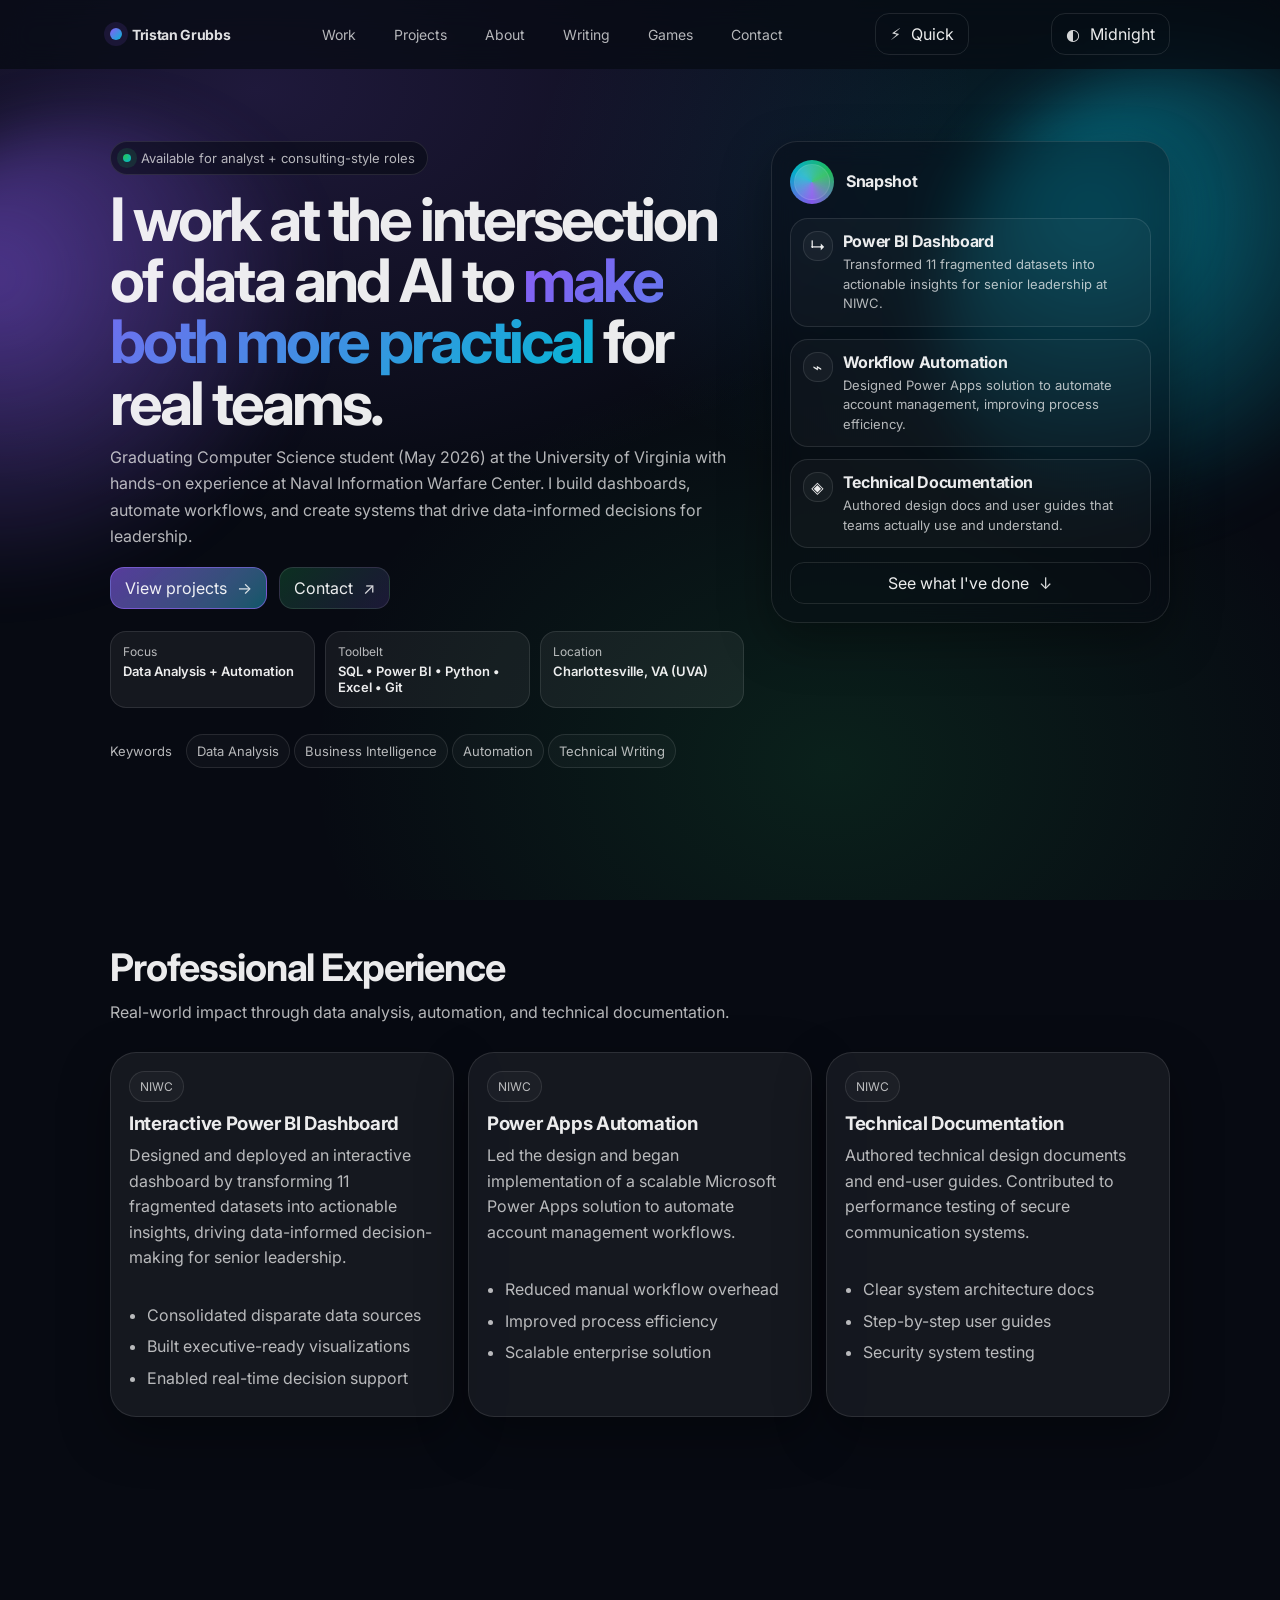
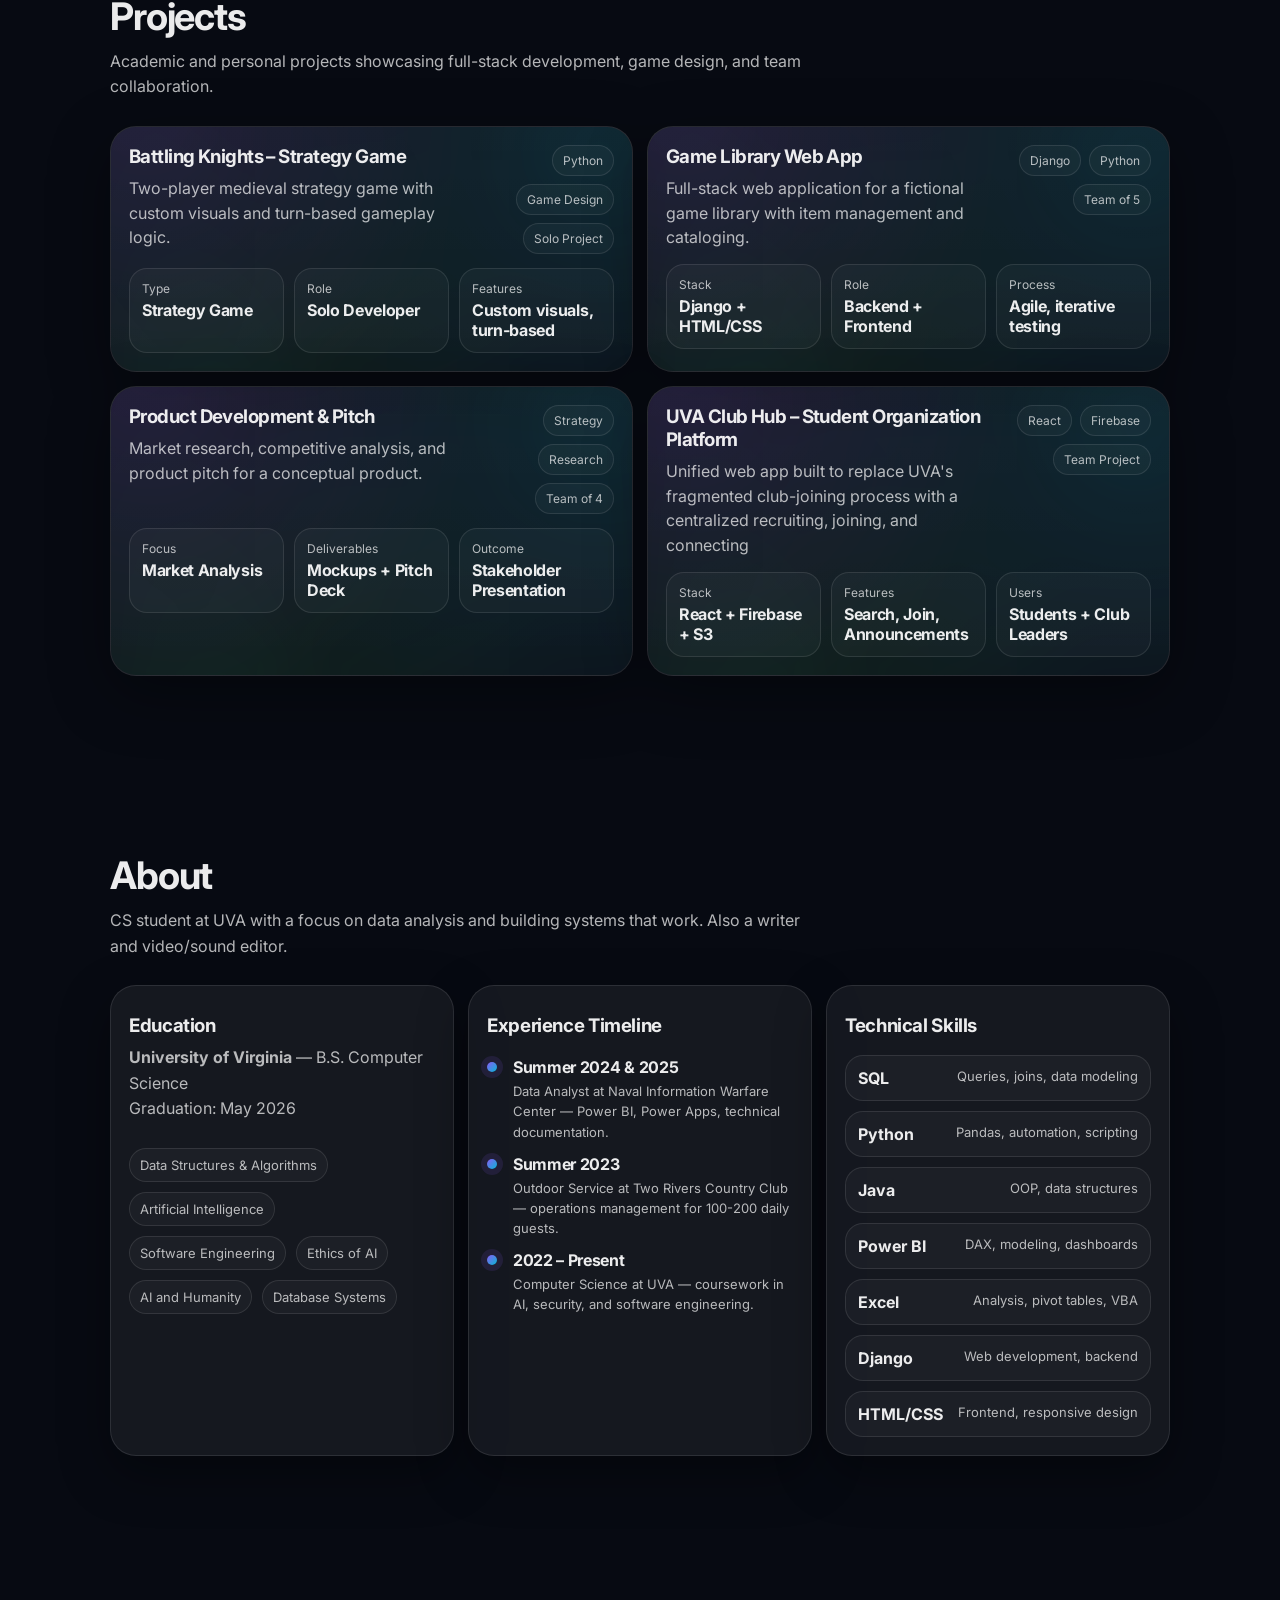
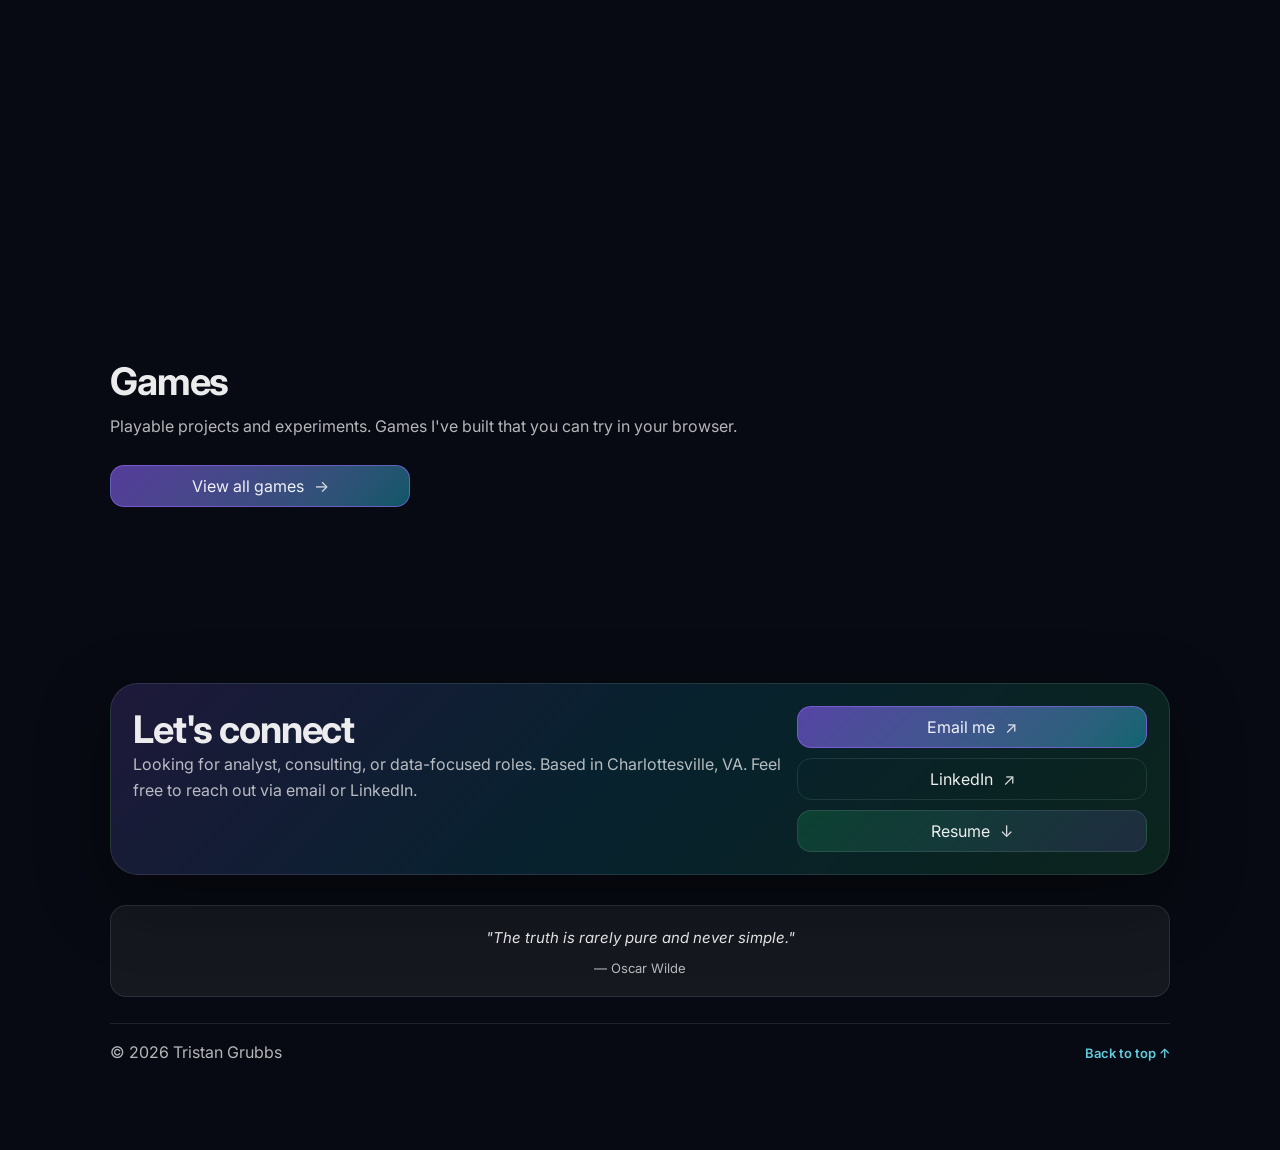
==== commit fed1e483: "added resume opening in site" ====
--- a/index.html
+++ b/index.html
@@ -513,10 +513,10 @@
               LinkedIn
               <span class="btn__arrow" aria-hidden="true">↗</span>
             </a>
-            <a class="btn btn--soft btn--full" href="Tristan Grubbs Resume.pdf" target="_blank" rel="noopener">
+            <button class="btn btn--soft btn--full" id="resumeBtn" type="button">
               Resume
               <span class="btn__arrow" aria-hidden="true">↓</span>
-            </a>
+            </button>
           </div>
         </div>
 
@@ -537,6 +537,28 @@
     </section>
   </main>
 
+  <!-- Resume Modal -->
+  <div class="modal" id="resumeModal" aria-hidden="true">
+    <div class="modal__backdrop" id="modalBackdrop"></div>
+    <div class="modal__content">
+      <div class="modal__header">
+        <h3 class="modal__title">Resume</h3>
+        <div class="modal__actions">
+          <a class="btn btn--ghost" href="Tristan Grubbs Resume.pdf" download>
+            Download
+            <span class="btn__arrow" aria-hidden="true">↓</span>
+          </a>
+          <button class="btn btn--ghost modal__close" id="modalClose" type="button" aria-label="Close modal">
+            ✕
+          </button>
+        </div>
+      </div>
+      <div class="modal__body">
+        <iframe src="" id="resumeFrame" class="modal__iframe" title="Resume PDF"></iframe>
+      </div>
+    </div>
+  </div>
+
   <script src="script.js"></script>
 </body>
 </html>
--- a/styles.css
+++ b/styles.css
@@ -366,6 +366,8 @@
   box-shadow: 0 18px 50px var(--shadow);
   transform-style: preserve-3d;
   transition: transform 200ms var(--ease), box-shadow 200ms var(--ease);
+  display: flex;
+  flex-direction: column;
 }
 .card:hover{
   box-shadow: 0 25px 70px var(--shadow);
@@ -398,6 +400,17 @@
 .card__title{ font-weight: 700; letter-spacing: -0.02em; }
 .card__sub{ color: var(--muted); font-size: 13px; margin-top: 2px; }
 .card__cta{ margin-top: 14px; }
+.card__meta{
+  display: flex;
+  justify-content: space-between;
+  align-items: center;
+  margin-top: auto;
+  padding-top: 14px;
+  border-top: 1px solid var(--border);
+}
+.card p:last-of-type{
+  margin-bottom: 14px;
+}
 
 .avatar{
   width: 44px;
@@ -708,6 +721,74 @@
   .btn{ transition: none; }
 }
 
+/* Resume Modal */
+.modal{
+  display: none;
+  position: fixed;
+  inset: 0;
+  z-index: 100;
+  align-items: center;
+  justify-content: center;
+  padding: 20px;
+}
+.modal[data-open="true"]{
+  display: flex;
+}
+.modal__backdrop{
+  position: absolute;
+  inset: 0;
+  background: rgba(0,0,0,0.75);
+  backdrop-filter: blur(8px);
+}
+.modal__content{
+  position: relative;
+  width: 100%;
+  max-width: 900px;
+  height: 90vh;
+  max-height: 800px;
+  background: var(--bg);
+  border: 1px solid var(--border);
+  border-radius: var(--radius2);
+  box-shadow: 0 30px 100px rgba(0,0,0,0.5);
+  display: flex;
+  flex-direction: column;
+  overflow: hidden;
+}
+.modal__header{
+  display: flex;
+  justify-content: space-between;
+  align-items: center;
+  padding: 16px 20px;
+  border-bottom: 1px solid var(--border);
+  background: var(--card);
+}
+.modal__title{
+  margin: 0;
+  font-size: 18px;
+  letter-spacing: -0.02em;
+}
+.modal__actions{
+  display: flex;
+  gap: 10px;
+  align-items: center;
+}
+.modal__close{
+  width: 40px;
+  height: 40px;
+  padding: 0;
+  font-size: 18px;
+}
+.modal__body{
+  flex: 1;
+  overflow: hidden;
+}
+.modal__iframe{
+  width: 100%;
+  height: 100%;
+  border: none;
+  background: #fff;
+}
+
 /* Quick View / One-Minute Portfolio Mode */
 [data-quick-view="true"] .section{ padding: 40px 0; }
 [data-quick-view="true"] .hero{ padding-top: 40px; }
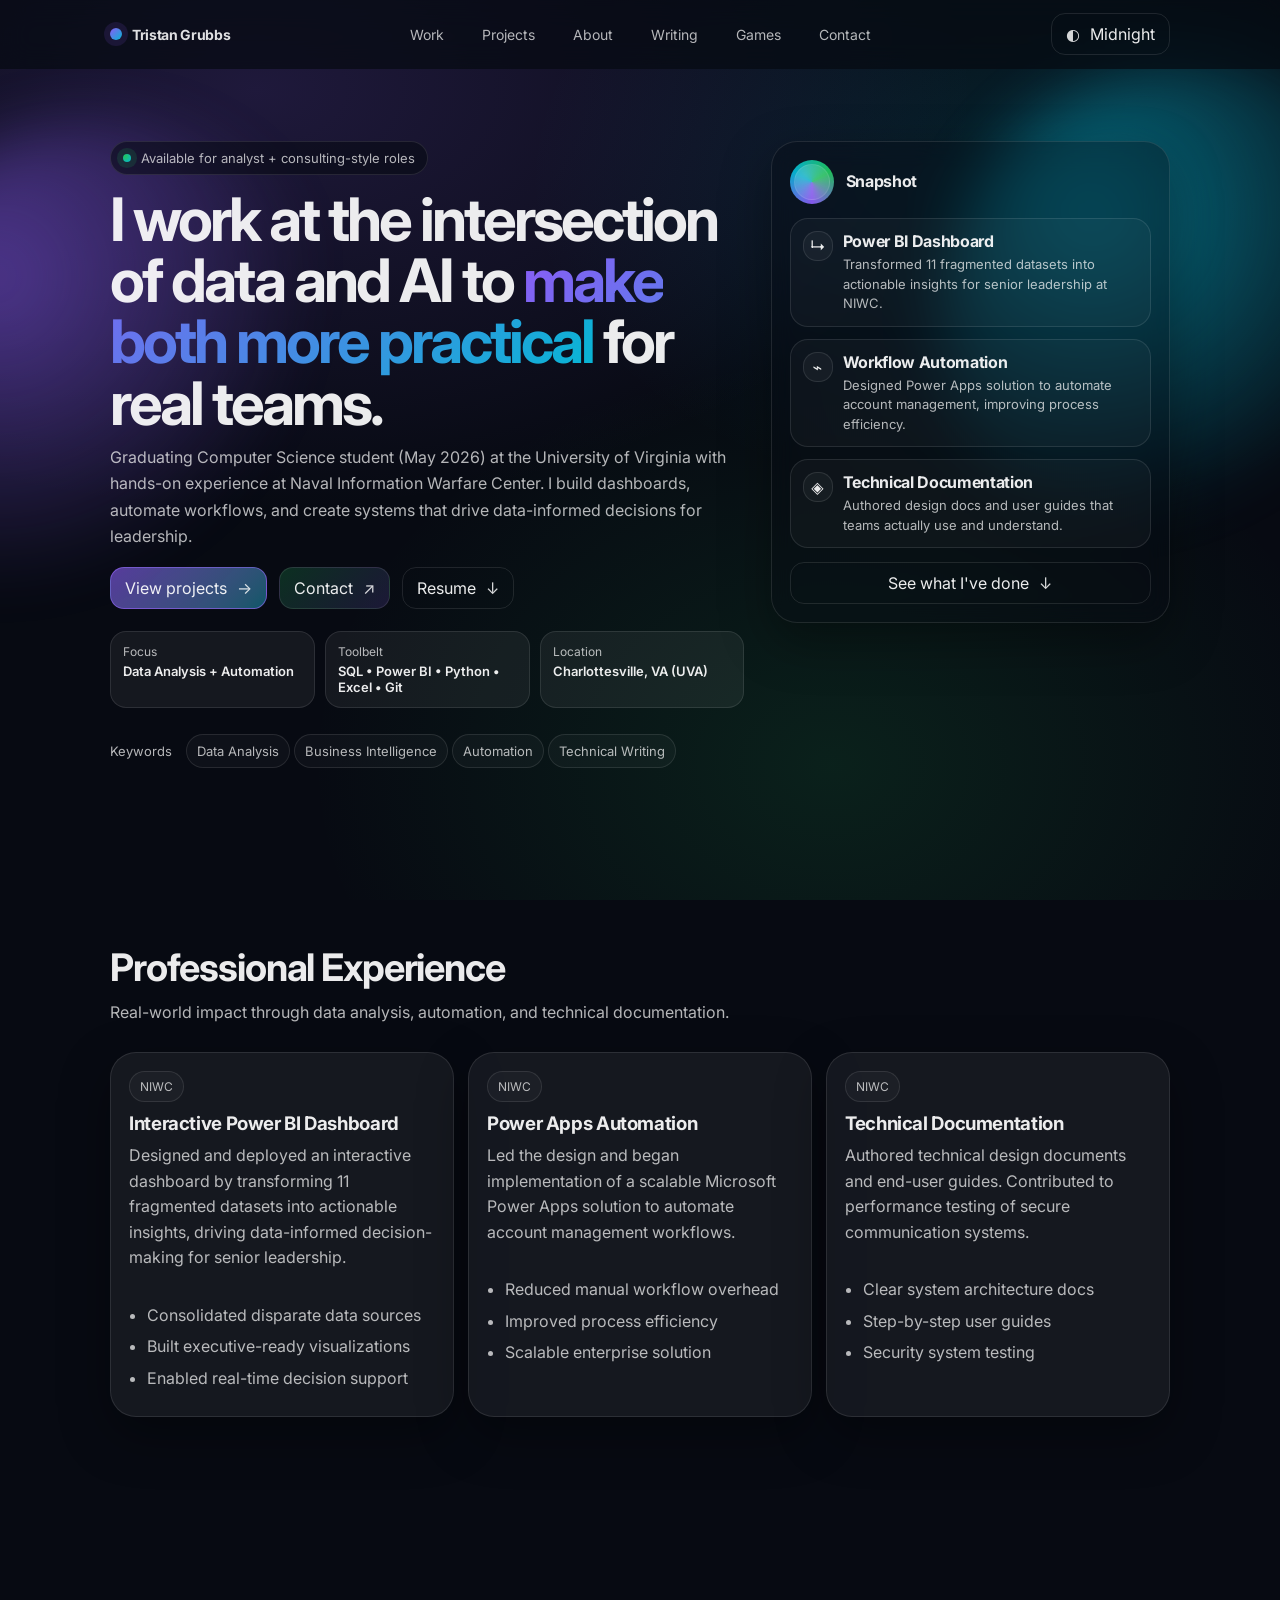
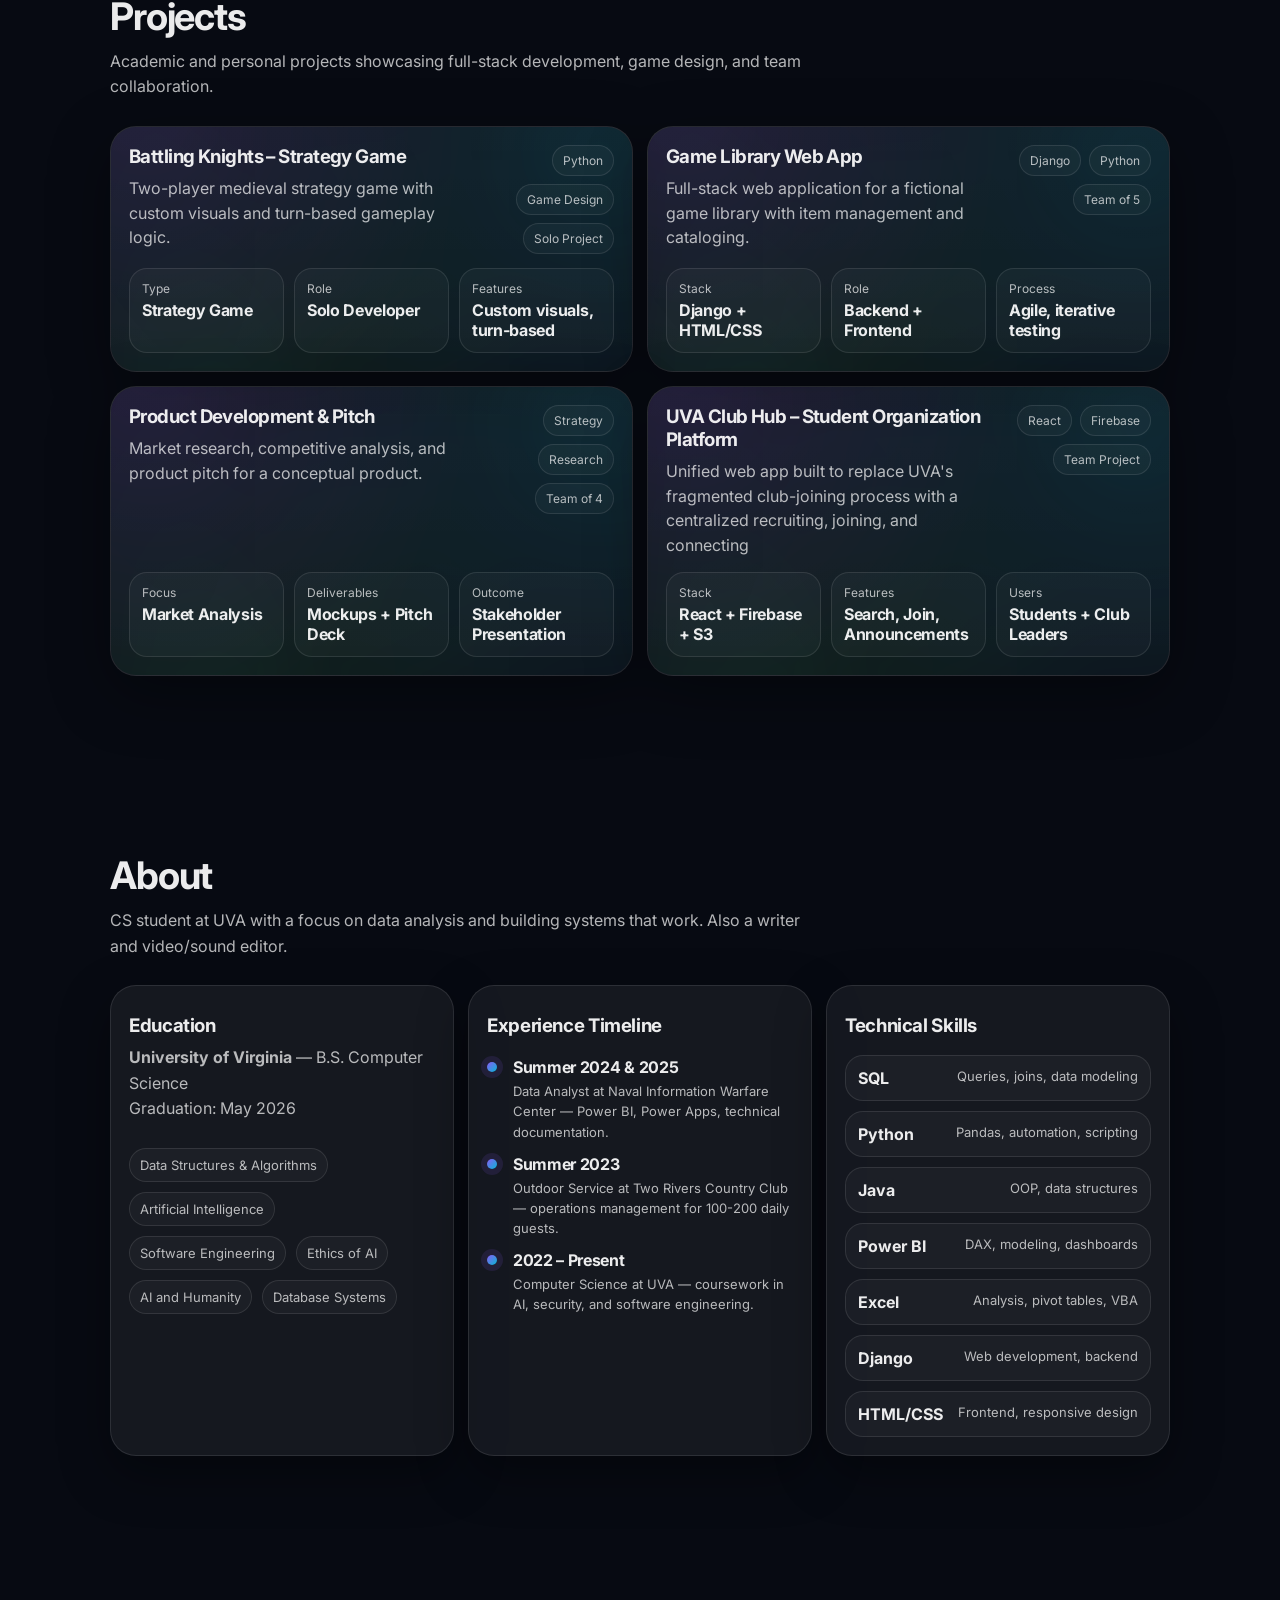
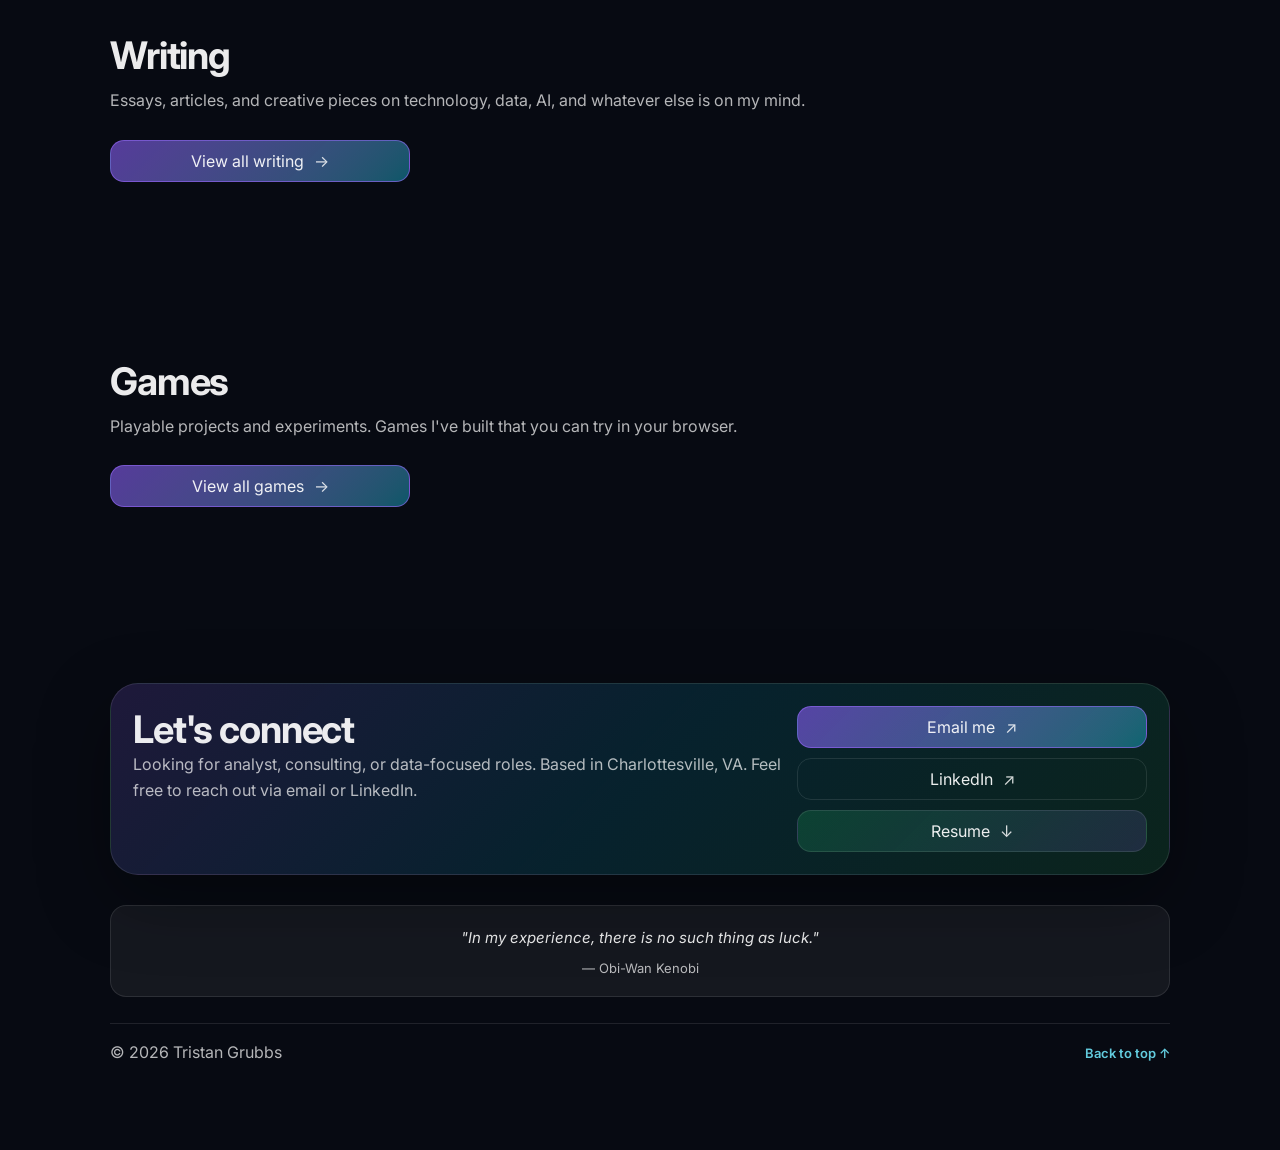
==== commit 3faeb7f7: "added resume to the top" ====
--- a/index.html
+++ b/index.html
@@ -44,10 +44,12 @@
         <a class="nav__link" href="#contact">Contact</a>
       </nav>
 
+      <!-- QUICK VIEW BUTTON (COMMENTED OUT)
       <button class="btn btn--ghost header__cta" id="quickViewToggle" type="button" aria-label="Toggle quick view">
         <span class="btn__icon" aria-hidden="true">⚡</span>
         <span class="btn__text">Quick</span>
       </button>
+      -->
 
       <button class="btn btn--ghost header__cta" id="themeToggle" type="button" aria-label="Switch theme">
         <span class="btn__icon" id="themeIcon" aria-hidden="true">◐</span>
@@ -103,9 +105,13 @@
                 <span>Contact</span>
                 <span class="btn__arrow" aria-hidden="true">↗</span>
               </a>
-            </div>
-
-            <!-- Quick View Summary (only visible in quick mode) -->
+              <a class="btn btn--ghost" href="Tristan Grubbs Resume.pdf" target="_blank" rel="noopener">
+                <span>Resume</span>
+                <span class="btn__arrow" aria-hidden="true">↓</span>
+              </a>
+            </div>
+
+            <!-- QUICK VIEW SUMMARY (COMMENTED OUT)
             <div class="quick-summary">
               <ul class="bullets" style="margin-top: 20px; font-size: 15px;">
                 <li>CS @ UVA, graduating May 2026</li>
@@ -120,6 +126,7 @@
                 <a class="btn btn--ghost" href="Tristan Grubbs Resume.pdf" target="_blank">Resume ↓</a>
               </div>
             </div>
+            -->
 
             <div class="hero__meta">
               <div class="meta">
--- a/styles.css
+++ b/styles.css
@@ -518,6 +518,8 @@
   overflow: hidden;
   transform-style: preserve-3d;
   transition: transform 200ms var(--ease), box-shadow 200ms var(--ease);
+  display: flex;
+  flex-direction: column;
 }
 .proj:hover{
   box-shadow: 0 25px 80px var(--shadow);
@@ -572,7 +574,7 @@
   font-size: 12px;
   color: var(--muted);
 }
-.proj__body{ margin-top: 14px; display: grid; gap: 14px; }
+.proj__body{ margin-top: auto; padding-top: 14px; display: grid; gap: 14px; }
 .kpis{
   display: grid;
   grid-template-columns: repeat(3, minmax(0,1fr));
@@ -721,6 +723,139 @@
   .btn{ transition: none; }
 }
 
+/* Code Playground - Full Version */
+.playground-full{
+  border: 1px solid var(--border);
+  border-radius: var(--radius2);
+  background: var(--card);
+  overflow: hidden;
+  box-shadow: 0 18px 60px var(--shadow);
+}
+.playground-full__header{
+  display: flex;
+  justify-content: space-between;
+  align-items: center;
+  padding: 14px 18px;
+  border-bottom: 1px solid var(--border);
+  background: rgba(0,0,0,0.2);
+  flex-wrap: wrap;
+  gap: 12px;
+}
+.playground-full__tabs{
+  display: flex;
+  gap: 6px;
+}
+.playground-tab{
+  padding: 8px 16px;
+  border-radius: 10px;
+  border: 1px solid var(--border);
+  background: transparent;
+  color: var(--muted);
+  font-size: 14px;
+  font-weight: 500;
+  cursor: pointer;
+  transition: all 180ms var(--ease);
+}
+.playground-tab:hover{
+  background: var(--subtle);
+  color: var(--fg);
+}
+.playground-tab.active{
+  background: linear-gradient(135deg, var(--accentA), var(--accentC));
+  border-color: transparent;
+  color: #fff;
+}
+.playground-full__actions{
+  display: flex;
+  gap: 10px;
+}
+.playground-full__body{
+  display: grid;
+  grid-template-columns: 1fr 1fr;
+  min-height: 350px;
+}
+.playground-full__editor-wrap,
+.playground-full__output-wrap{
+  display: flex;
+  flex-direction: column;
+}
+.playground-full__editor-wrap{
+  border-right: 1px solid var(--border);
+}
+.playground-full__label{
+  padding: 10px 18px;
+  font-size: 12px;
+  font-weight: 600;
+  text-transform: uppercase;
+  letter-spacing: 0.05em;
+  color: var(--muted);
+  background: rgba(0,0,0,0.15);
+  border-bottom: 1px solid var(--border);
+}
+.playground-full__editor{
+  flex: 1;
+  width: 100%;
+  padding: 16px 18px;
+  border: none;
+  background: rgba(0,0,0,0.25);
+  color: var(--fg);
+  font-family: 'Consolas', 'Monaco', 'Courier New', monospace;
+  font-size: 14px;
+  line-height: 1.6;
+  resize: none;
+  outline: none;
+}
+.playground-full__output{
+  flex: 1;
+  padding: 16px 18px;
+  background: rgba(0,0,0,0.15);
+  font-family: 'Consolas', 'Monaco', 'Courier New', monospace;
+  font-size: 14px;
+  line-height: 1.6;
+  overflow-y: auto;
+  white-space: pre-wrap;
+  word-break: break-word;
+}
+.playground-full__output .output-line{
+  display: block;
+}
+.playground-full__output .output-error{
+  color: #EF4444;
+}
+.playground-full__output .output-success{
+  color: var(--accentB);
+}
+.playground-full__status{
+  padding: 10px 18px;
+  font-size: 13px;
+  color: var(--muted);
+  background: rgba(0,0,0,0.2);
+  border-top: 1px solid var(--border);
+  min-height: 40px;
+}
+.playground-full__status.loading{
+  color: var(--accentC);
+}
+.playground-full__status.ready{
+  color: var(--accentB);
+}
+
+@media (max-width: 768px){
+  .playground-full__body{
+    grid-template-columns: 1fr;
+  }
+  .playground-full__editor-wrap{
+    border-right: none;
+    border-bottom: 1px solid var(--border);
+  }
+  .playground-full__editor{
+    min-height: 200px;
+  }
+  .playground-full__output{
+    min-height: 150px;
+  }
+}
+
 /* Resume Modal */
 .modal{
   display: none;
@@ -813,4 +948,111 @@
 
 /* Quick view summary that appears */
 .quick-summary{ display: none; }
-[data-quick-view="true"] .quick-summary{ display: block; }+[data-quick-view="true"] .quick-summary{ display: block; }
+
+/* ===========================================
+   WRITING GRID - Compact Cards
+   =========================================== */
+.writing-grid{
+  gap: 20px;
+}
+
+.card--compact{
+  padding: 20px 22px;
+}
+
+.card--compact h3{
+  font-size: 1rem;
+  margin-bottom: 8px;
+  line-height: 1.35;
+}
+
+.card--compact p{
+  font-size: 0.875rem;
+  line-height: 1.5;
+  margin-bottom: 12px;
+  color: var(--muted);
+}
+
+.card--compact .tag{
+  font-size: 0.7rem;
+  padding: 3px 8px;
+  margin-bottom: 10px;
+}
+
+.card--compact .card__meta{
+  font-size: 0.8rem;
+  gap: 12px;
+}
+
+/* 
+=====================================================================
+SINGLE-COLUMN LAYOUT (COMMENTED OUT - was too long to scroll)
+=====================================================================
+
+.writing-list{
+  display: flex;
+  flex-direction: column;
+  gap: 24px;
+  max-width: 800px;
+  margin: 0 auto;
+}
+
+.writing-item{
+  background: var(--card);
+  border: 1px solid var(--border);
+  border-radius: var(--radius2);
+  padding: 28px 32px;
+  transition: border-color 0.2s ease, box-shadow 0.2s ease, transform 0.2s ease;
+}
+
+.writing-item:hover{
+  border-color: var(--accent);
+  box-shadow: 0 8px 30px rgba(0,0,0,0.12);
+  transform: translateY(-2px);
+}
+
+.writing-item__header{
+  display: flex;
+  align-items: center;
+  justify-content: space-between;
+  gap: 16px;
+  margin-bottom: 12px;
+}
+
+.writing-item__title{
+  font-size: 1.25rem;
+  font-weight: 600;
+  letter-spacing: -0.02em;
+  margin: 0 0 12px 0;
+  line-height: 1.35;
+}
+
+.writing-item__desc{
+  font-size: 0.95rem;
+  line-height: 1.65;
+  color: var(--muted);
+  margin: 0 0 16px 0;
+}
+
+.writing-item .link{
+  font-weight: 500;
+}
+
+@media (max-width: 600px){
+  .writing-item{
+    padding: 20px 24px;
+  }
+  .writing-item__header{
+    flex-direction: column;
+    align-items: flex-start;
+    gap: 8px;
+  }
+  .writing-item__title{
+    font-size: 1.1rem;
+  }
+}
+
+END SINGLE-COLUMN LAYOUT
+=====================================================================
+*/
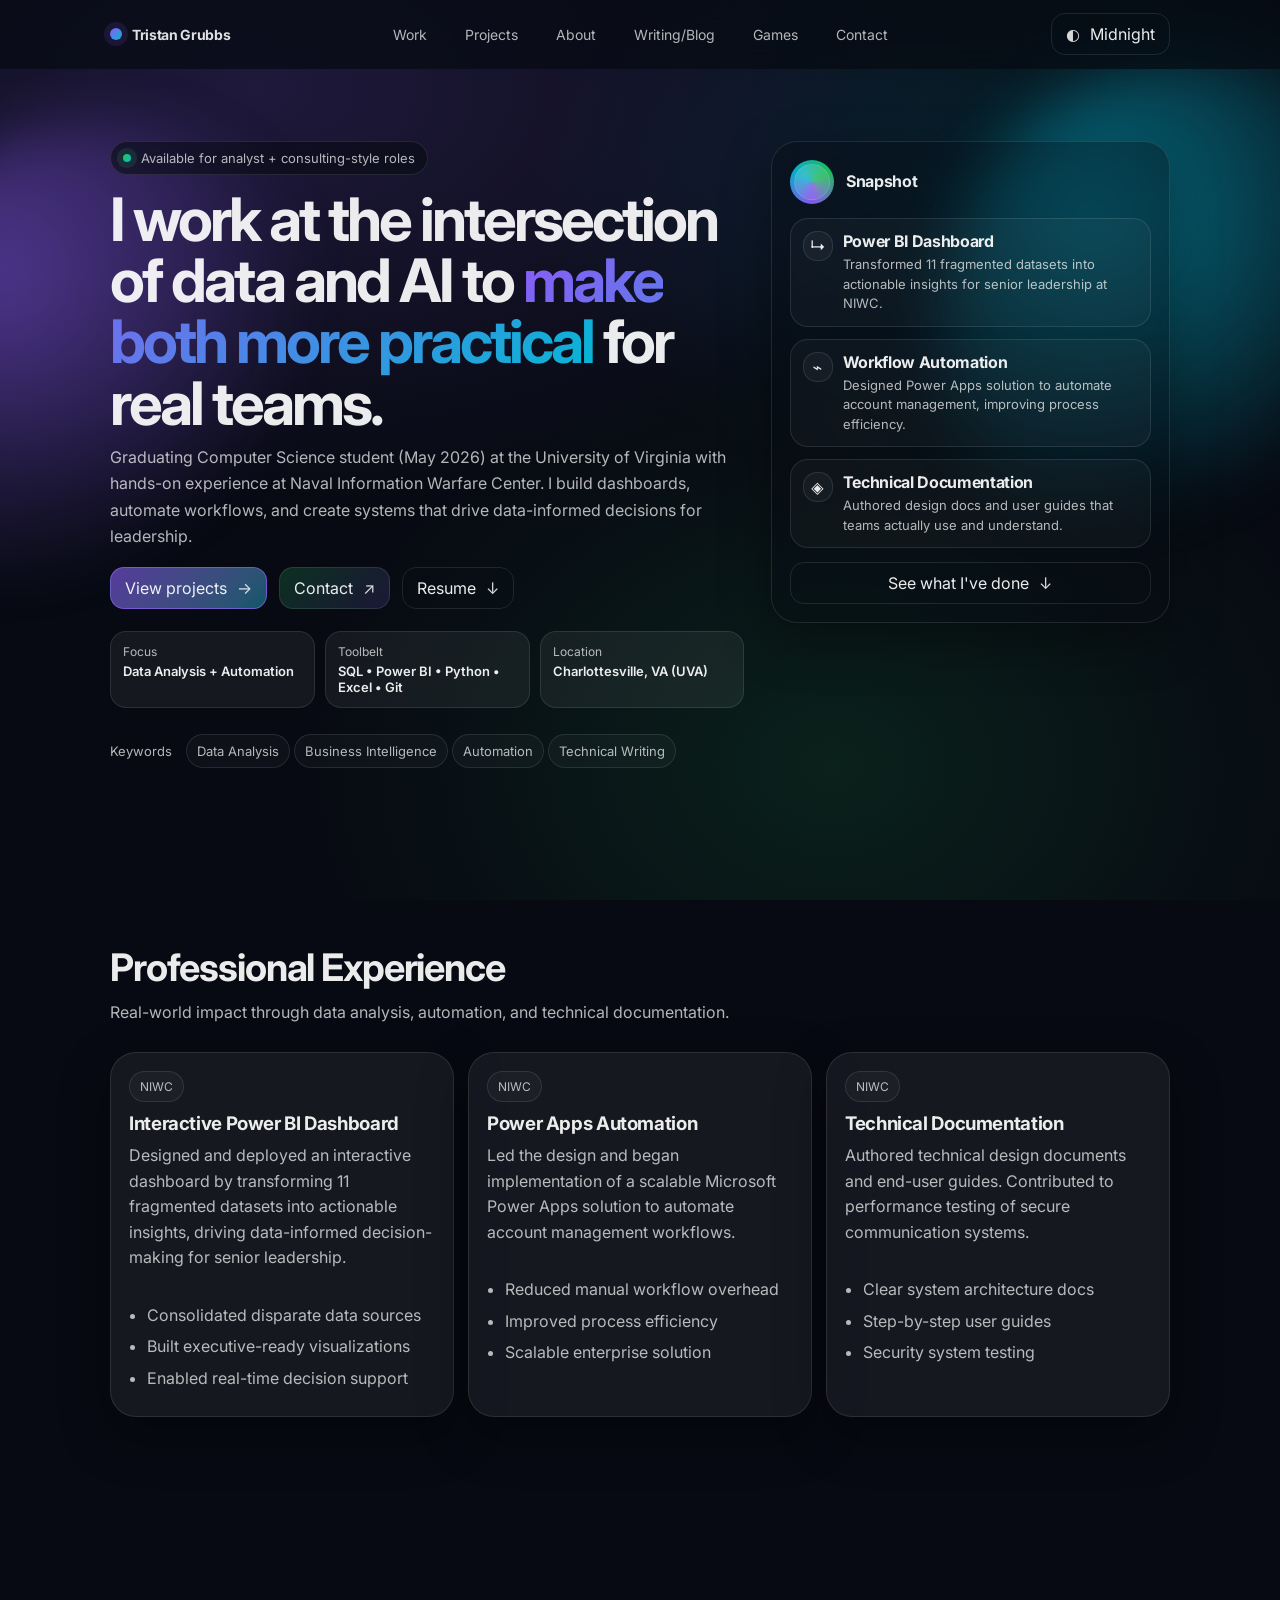
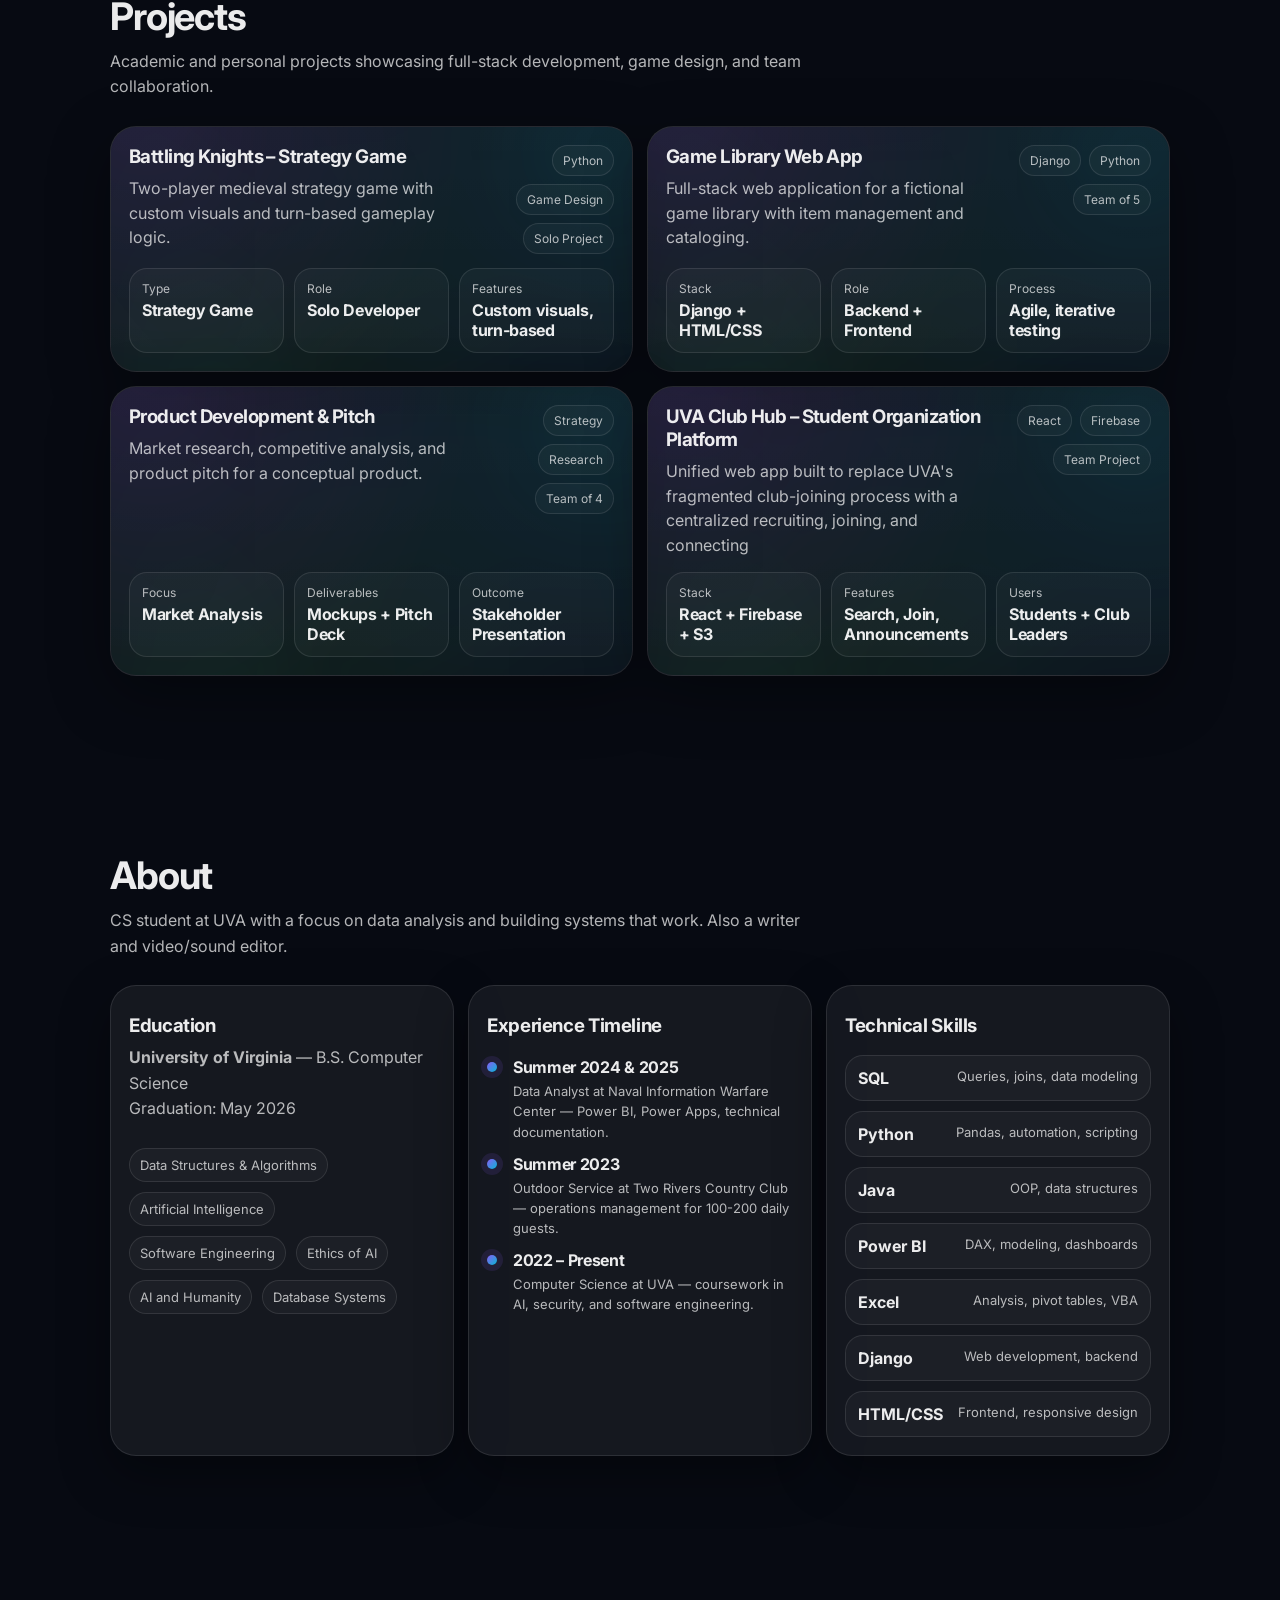
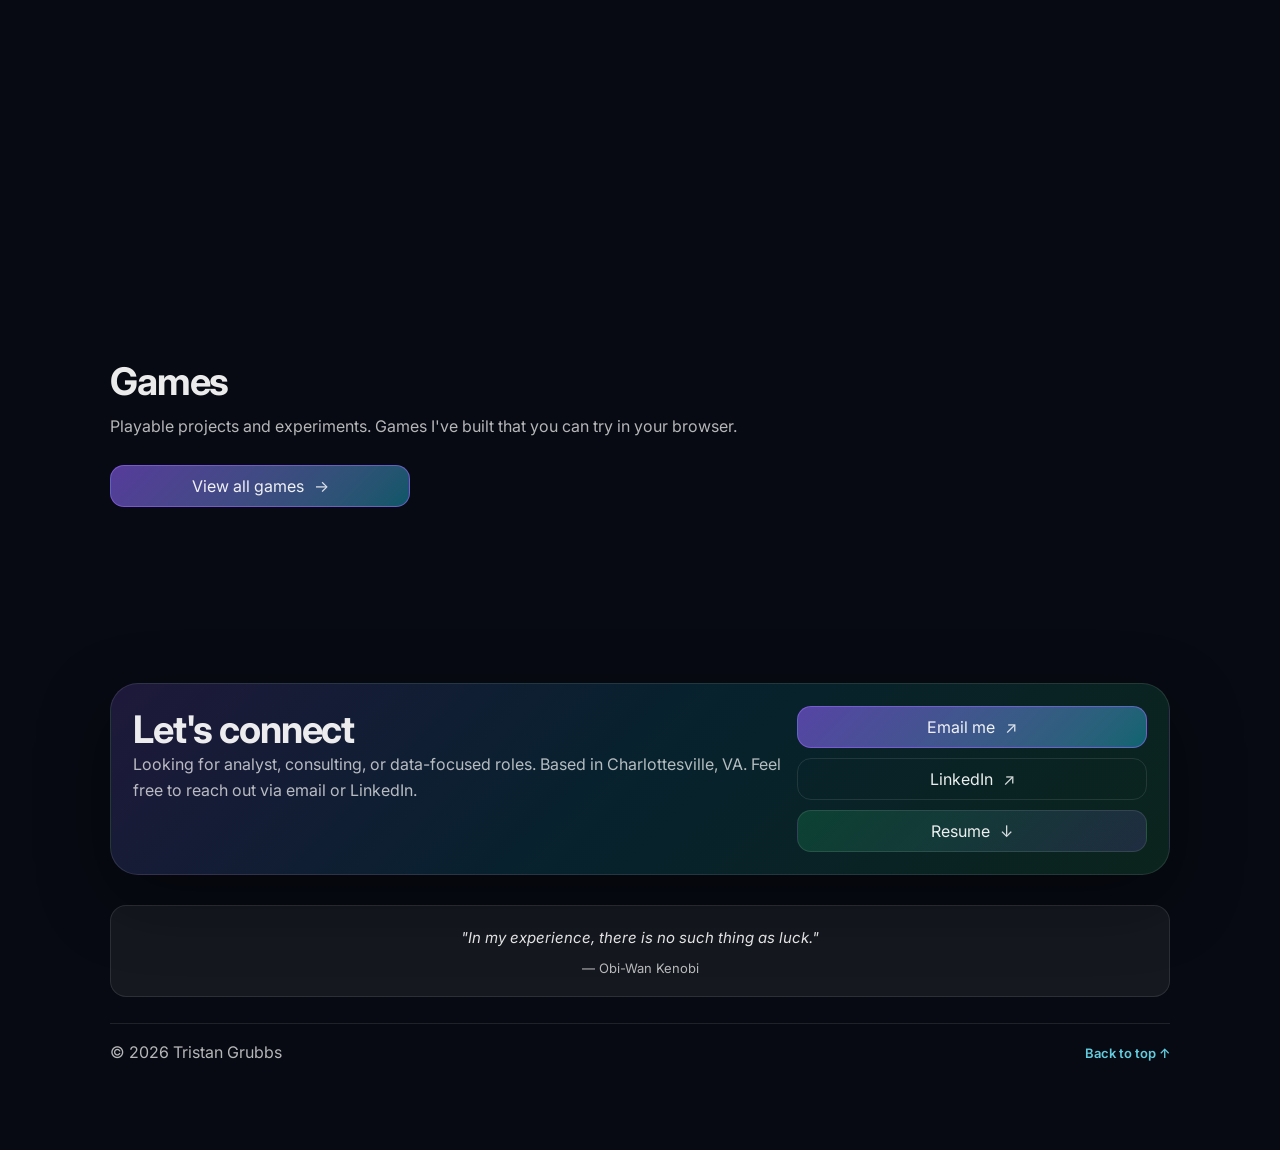
==== commit 6b9470f3: "added blog" ====
--- a/index.html
+++ b/index.html
@@ -39,7 +39,7 @@
         <a class="nav__link" href="#work">Work</a>
         <a class="nav__link" href="#projects">Projects</a>
         <a class="nav__link" href="#about">About</a>
-        <a class="nav__link" href="#writing">Writing</a>
+        <a class="nav__link" href="#writing">Writing/Blog</a>
         <a class="nav__link" href="#games">Games</a>
         <a class="nav__link" href="#contact">Contact</a>
       </nav>
@@ -66,7 +66,7 @@
         <a class="mobile__link" href="#work">Work</a>
         <a class="mobile__link" href="#projects">Projects</a>
         <a class="mobile__link" href="#about">About</a>
-        <a class="mobile__link" href="#writing">Writing</a>
+        <a class="mobile__link" href="#writing">Writing/Blog</a>
         <a class="mobile__link" href="#games">Games</a>
         <a class="mobile__link" href="#contact">Contact</a>
         <div class="mobile__divider"></div>
@@ -471,9 +471,13 @@
           </p>
         </div>
 
-        <div class="cta__actions reveal" style="max-width: 300px;">
-          <a class="btn btn--primary btn--full" href="writing.html">
-            <span>View all writing</span>
+        <div class="cta__actions reveal" style="max-width: 500px; display: flex; gap: 12px;">
+          <a class="btn btn--primary" href="writing.html">
+            <span>Long-form</span>
+            <span class="btn__arrow" aria-hidden="true">→</span>
+          </a>
+          <a class="btn btn--soft" href="blog.html" id="blog">
+            <span>Blog</span>
             <span class="btn__arrow" aria-hidden="true">→</span>
           </a>
         </div>
--- a/styles.css
+++ b/styles.css
@@ -1055,4 +1055,164 @@
 
 END SINGLE-COLUMN LAYOUT
 =====================================================================
-*/+*/
+
+/* ===========================================
+   BLOG / MICRO-BLOG FEED
+   =========================================== */
+.blog-feed{
+  display: flex;
+  flex-direction: column;
+  gap: 12px;
+  max-width: 680px;
+}
+
+.blog-post{
+  background: var(--card);
+  border: 1px solid var(--border);
+  border-radius: var(--radius2);
+  transition: border-color 0.2s ease, box-shadow 0.2s ease;
+  overflow: hidden;
+}
+
+/* Collapsed state (default) - shows preview */
+.blog-post[data-expanded="false"]{
+  cursor: pointer;
+}
+
+.blog-post[data-expanded="false"]:hover{
+  border-color: var(--accent);
+}
+
+.blog-post[data-expanded="false"] .blog-post__preview{
+  display: flex;
+  align-items: center;
+  gap: 16px;
+  padding: 16px 20px;
+}
+
+.blog-post[data-expanded="false"] .blog-post__full{
+  display: none;
+}
+
+/* Expanded state - shows full content */
+.blog-post[data-expanded="true"]{
+  box-shadow: 0 8px 30px rgba(0,0,0,0.15);
+  border-color: var(--accent);
+}
+
+.blog-post[data-expanded="true"] .blog-post__preview{
+  display: none;
+}
+
+.blog-post[data-expanded="true"] .blog-post__full{
+  display: block;
+  padding: 24px 28px;
+}
+
+/* Preview row elements */
+.blog-post__preview .blog-post__date{
+  font-size: 0.8rem;
+  color: var(--muted);
+  font-weight: 500;
+  white-space: nowrap;
+  min-width: 90px;
+}
+
+.blog-post__preview .blog-post__title{
+  flex: 1;
+  font-size: 0.95rem;
+  font-weight: 600;
+  margin: 0;
+  white-space: nowrap;
+  overflow: hidden;
+  text-overflow: ellipsis;
+}
+
+.blog-post__expand-hint{
+  font-size: 0.75rem;
+  color: var(--muted);
+  opacity: 0;
+  transition: opacity 0.15s ease;
+}
+
+.blog-post[data-expanded="false"]:hover .blog-post__expand-hint{
+  opacity: 1;
+}
+
+/* Full post header with collapse button */
+.blog-post__full-header{
+  display: flex;
+  justify-content: space-between;
+  align-items: center;
+  margin-bottom: 16px;
+}
+
+.blog-post__full-meta{
+  display: flex;
+  align-items: center;
+  gap: 12px;
+}
+
+.blog-post__full-meta .blog-post__date{
+  font-size: 0.8rem;
+  color: var(--muted);
+  font-weight: 500;
+}
+
+.blog-post__full-meta .tag{
+  font-size: 0.65rem;
+  padding: 3px 8px;
+}
+
+.blog-post__collapse{
+  width: 32px;
+  height: 32px;
+  border: 1px solid var(--border);
+  background: var(--bg);
+  border-radius: 8px;
+  font-size: 14px;
+  cursor: pointer;
+  color: var(--muted);
+  display: flex;
+  align-items: center;
+  justify-content: center;
+  transition: background 0.15s ease, color 0.15s ease, border-color 0.15s ease;
+}
+
+.blog-post__collapse:hover{
+  background: var(--border);
+  color: var(--fg);
+  border-color: var(--accent);
+}
+
+/* Full post content */
+.blog-post__full .blog-post__title{
+  font-size: 1.25rem;
+  font-weight: 600;
+  letter-spacing: -0.02em;
+  margin: 0 0 16px 0;
+  line-height: 1.4;
+}
+
+.blog-post__content{
+  font-size: 0.95rem;
+  line-height: 1.75;
+  color: var(--muted);
+  margin: 0;
+}
+
+.blog-post__content + .link{
+  display: inline-block;
+  margin-top: 12px;
+  font-size: 0.9rem;
+}
+
+@media (max-width: 600px){
+  .blog-post{
+    padding: 20px 22px;
+  }
+  .blog-post__title{
+    font-size: 1rem;
+  }
+}
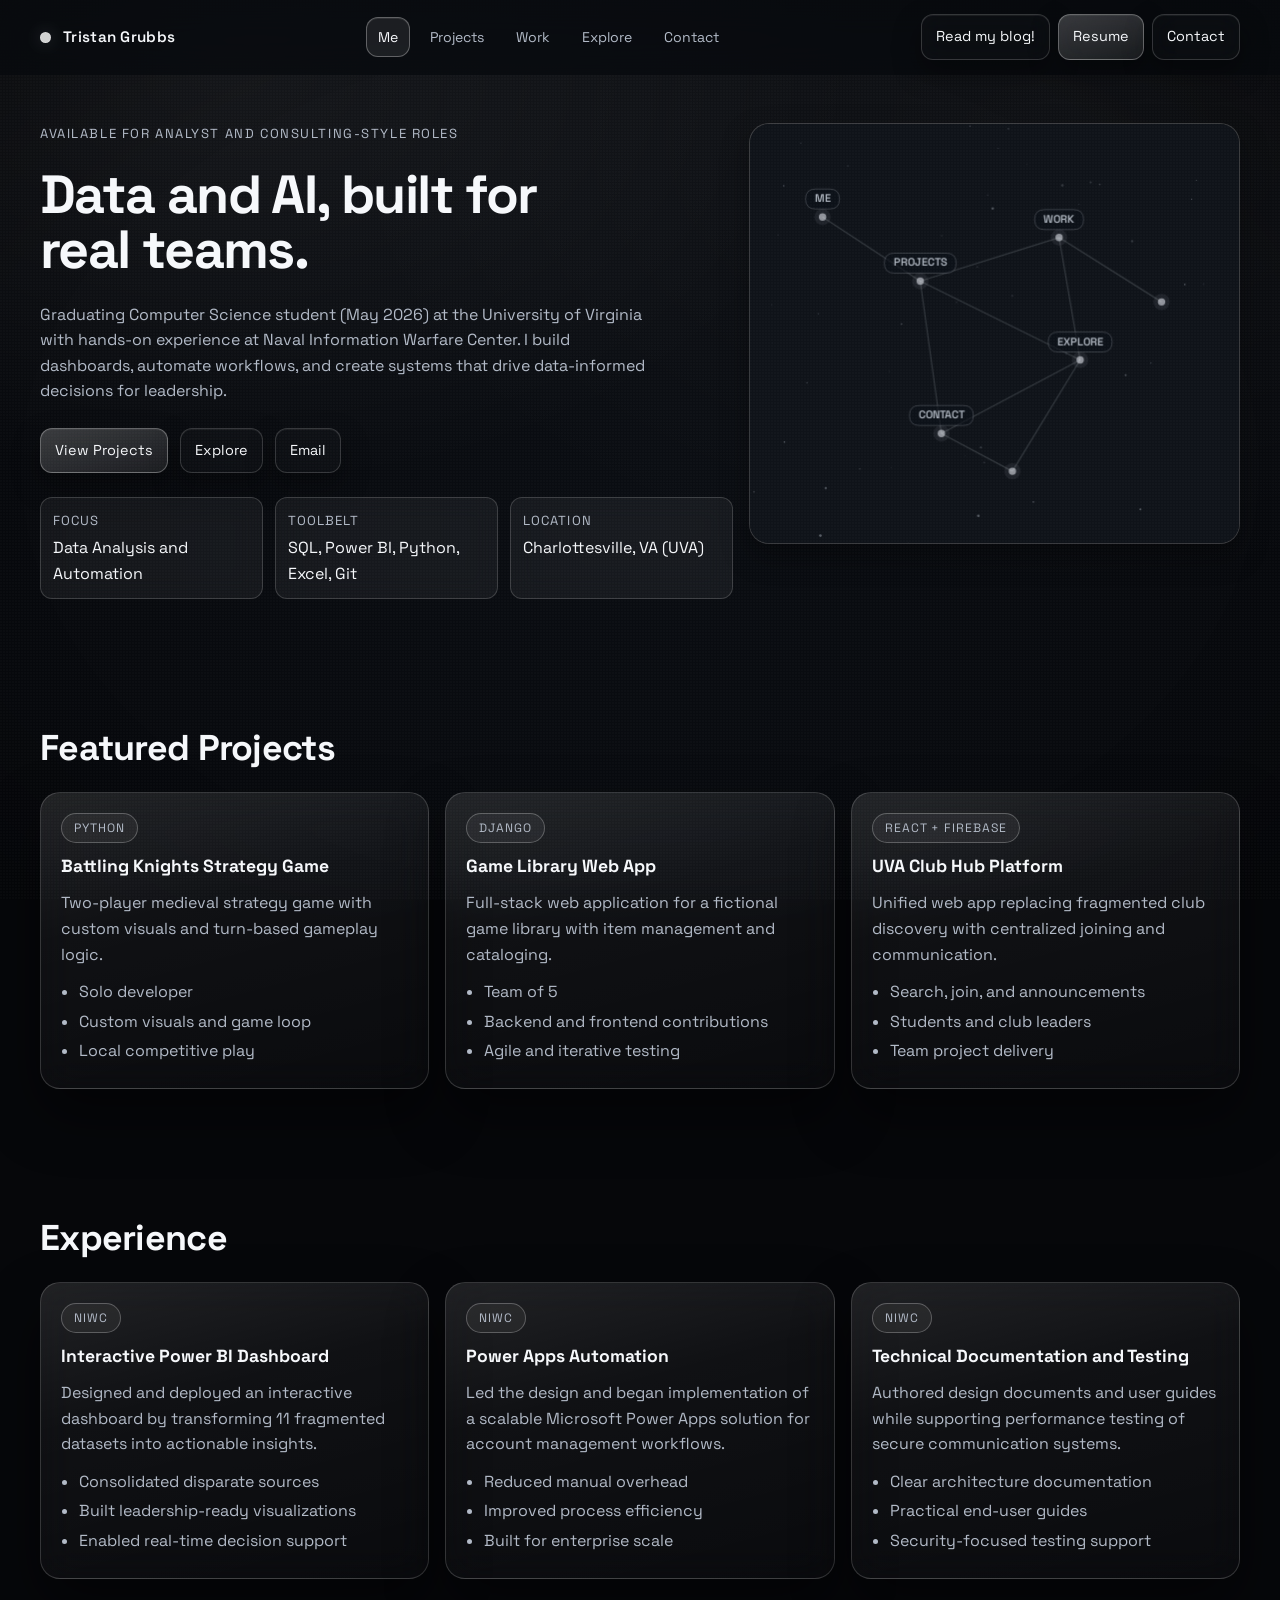
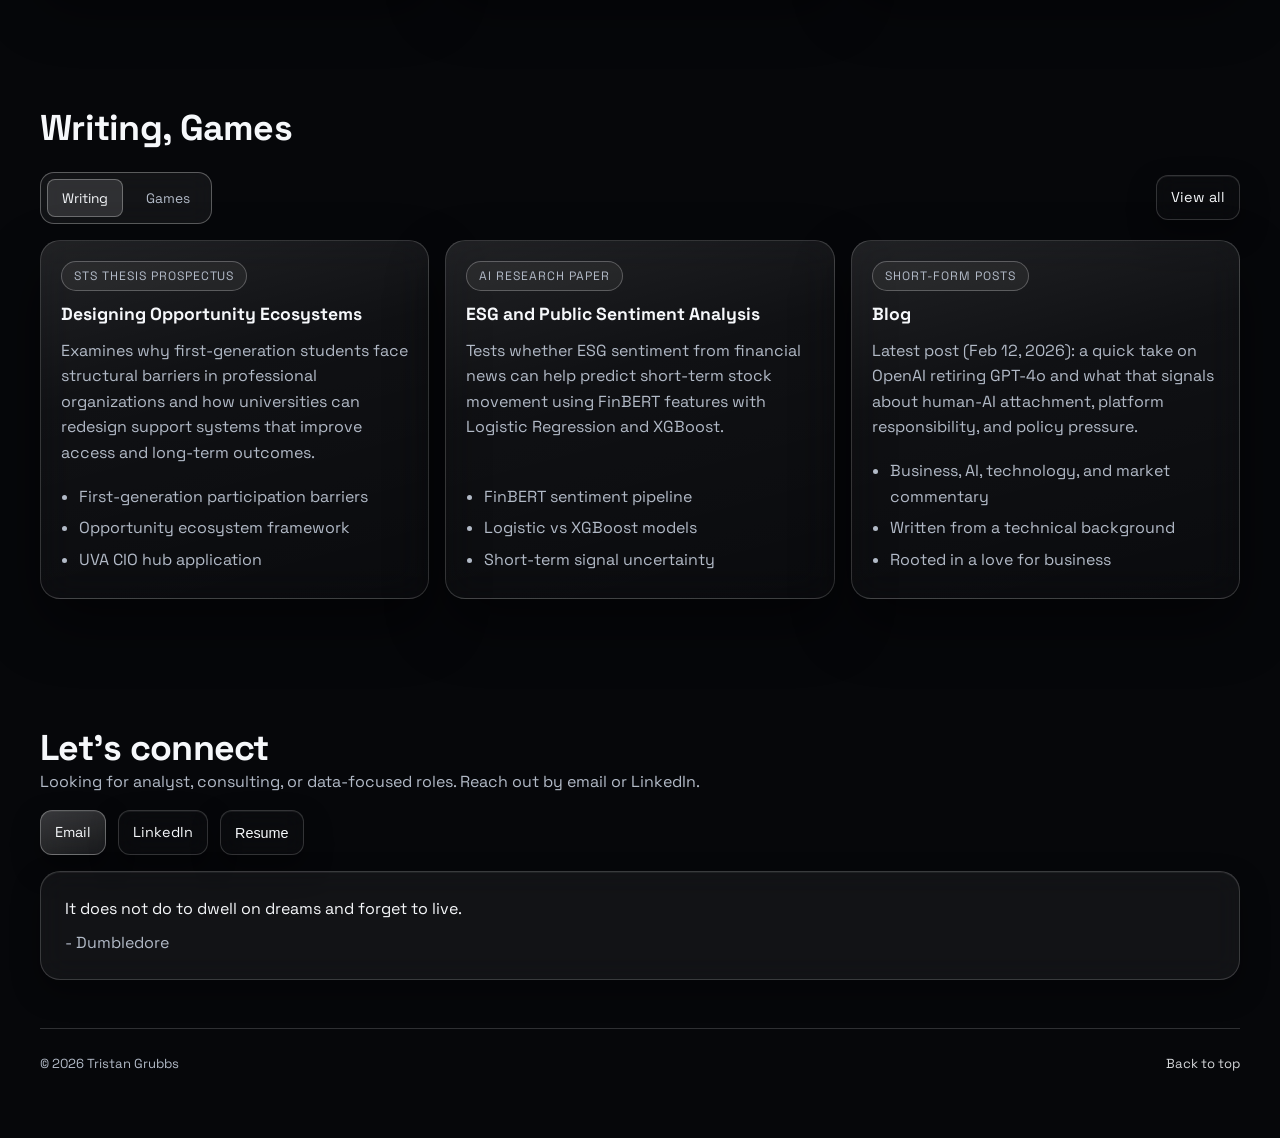
==== commit 31dda0cf: "full visual update" ====
--- a/index.html
+++ b/index.html
@@ -1,575 +1,259 @@
-<!doctype html>
+﻿<!doctype html>
 <html lang="en">
 <head>
   <meta charset="utf-8" />
   <meta name="viewport" content="width=device-width, initial-scale=1" />
   <title>Tristan Grubbs | Portfolio</title>
-  <meta name="description" content="Portfolio website for Tristan Grubbs - Data Analyst & Computer Science Student at UVA." />
-
-  <!-- Open Graph -->
+  <meta name="description" content="Portfolio website for Tristan Grubbs - Data Analyst and Computer Science student at UVA." />
   <meta property="og:title" content="Tristan Grubbs | Portfolio" />
-  <meta property="og:description" content="Data Analyst & CS Student at UVA. Dashboards, automation, and data-driven insights." />
+  <meta property="og:description" content="Data Analysis, Automation, and project work by Tristan Grubbs." />
   <meta property="og:type" content="website" />
 
-  <!-- Font -->
   <link rel="preconnect" href="https://fonts.googleapis.com">
   <link rel="preconnect" href="https://fonts.gstatic.com" crossorigin>
-  <link href="https://fonts.googleapis.com/css2?family=Inter:wght@400;500;600;700&display=swap" rel="stylesheet">
-
+  <link href="https://fonts.googleapis.com/css2?family=Space+Grotesk:wght@400;500;600;700&display=swap" rel="stylesheet">
   <link rel="stylesheet" href="styles.css" />
 </head>
-
 <body>
-  <!-- Ambient background -->
-  <div class="bg">
-    <div class="bg__blob bg__blob--a"></div>
-    <div class="bg__blob bg__blob--b"></div>
-    <div class="bg__grid"></div>
-  </div>
-
-  <!-- Header -->
-  <header class="header" data-elevate>
-    <div class="container header__inner">
+  <div class="site-fx" aria-hidden="true"></div>
+
+  <header class="site-header" data-elevate>
+    <div class="container header-inner">
       <a class="brand" href="#top" aria-label="Home">
-        <span class="brand__mark" aria-hidden="true"></span>
-        <span class="brand__name">Tristan Grubbs</span>
+        <span class="brand-mark" aria-hidden="true"></span>
+        <span class="brand-name">Tristan Grubbs</span>
       </a>
 
-      <nav class="nav" aria-label="Primary">
-        <a class="nav__link" href="#work">Work</a>
-        <a class="nav__link" href="#projects">Projects</a>
-        <a class="nav__link" href="#about">About</a>
-        <a class="nav__link" href="#writing">Writing/Blog</a>
-        <a class="nav__link" href="#games">Games</a>
-        <a class="nav__link" href="#contact">Contact</a>
+      <nav class="site-nav" aria-label="Primary">
+        <a class="nav-link" data-zone="hero" href="#hero">Me</a>
+        <a class="nav-link" data-zone="projects" href="#projects">Projects</a>
+        <a class="nav-link" data-zone="work" href="#work">Work</a>
+        <a class="nav-link" data-zone="explore" href="#explore">Explore</a>
+        <a class="nav-link" data-zone="contact" href="#contact">Contact</a>
       </nav>
 
-      <!-- QUICK VIEW BUTTON (COMMENTED OUT)
-      <button class="btn btn--ghost header__cta" id="quickViewToggle" type="button" aria-label="Toggle quick view">
-        <span class="btn__icon" aria-hidden="true">⚡</span>
-        <span class="btn__text">Quick</span>
-      </button>
-      -->
-
-      <button class="btn btn--ghost header__cta" id="themeToggle" type="button" aria-label="Switch theme">
-        <span class="btn__icon" id="themeIcon" aria-hidden="true">◐</span>
-        <span class="btn__text" id="themeName">Midnight</span>
-      </button>
-
-      <button class="burger" id="burger" type="button" aria-label="Open menu" aria-expanded="false">
+      <div class="header-cta">
+        <a class="button button-ghost" href="blog.html">Read my blog!</a>
+        <a class="button button-primary" href="Tristan Grubbs Resume.pdf" target="_blank" rel="noopener">Resume</a>
+        <a class="button button-ghost" href="#contact">Contact</a>
+      </div>
+
+      <button class="menu-toggle" id="menuToggle" aria-label="Open menu" aria-expanded="false" type="button">
         <span></span><span></span><span></span>
       </button>
     </div>
 
-    <div class="mobile" id="mobileNav" aria-hidden="true">
-      <div class="container mobile__inner">
-        <a class="mobile__link" href="#work">Work</a>
-        <a class="mobile__link" href="#projects">Projects</a>
-        <a class="mobile__link" href="#about">About</a>
-        <a class="mobile__link" href="#writing">Writing/Blog</a>
-        <a class="mobile__link" href="#games">Games</a>
-        <a class="mobile__link" href="#contact">Contact</a>
-        <div class="mobile__divider"></div>
-        <a class="mobile__link" href="#contact">Book a chat →</a>
+    <div class="mobile-nav" id="mobileNav" aria-hidden="true">
+      <div class="container mobile-nav-inner">
+        <a class="mobile-link" href="#hero">Me</a>
+        <a class="mobile-link" href="#projects">Projects</a>
+        <a class="mobile-link" href="#work">Work</a>
+        <a class="mobile-link" href="#explore">Explore</a>
+        <a class="mobile-link" href="#contact">Contact</a>
+        <a class="mobile-link" href="blog.html">Read my blog!</a>
+        <a class="mobile-link" href="Tristan Grubbs Resume.pdf" target="_blank" rel="noopener">Resume</a>
       </div>
     </div>
   </header>
 
   <main id="top">
-    <!-- HERO -->
-    <section class="hero section">
-      <div class="container">
-        <div class="hero__grid">
-          <div class="hero__copy reveal">
-            <div class="pill">
-              <span class="dot"></span>
-              <span>Available for analyst + consulting-style roles</span>
-            </div>
-
-            <h1 class="hero__title">
-              I work at the intersection of data and AI to
-              <span class="accent">make both more practical</span> for real teams.
-            </h1>
-
-            <p class="hero__subtitle">
+    <section class="section hero" id="hero">
+      <div class="container">
+        <div class="grid-12 hero-grid">
+          <div class="hero-copy reveal">
+            <p class="kicker">Available for analyst and consulting-style roles</p>
+            <h1>Data and AI, built for real teams.</h1>
+            <p class="hero-lead">
               Graduating Computer Science student (May 2026) at the University of Virginia with hands-on experience at Naval Information Warfare Center.
               I build dashboards, automate workflows, and create systems that drive data-informed decisions for leadership.
             </p>
-
-            <div class="hero__actions">
-              <a class="btn btn--primary" href="#projects">
-                <span>View projects</span>
-                <span class="btn__arrow" aria-hidden="true">→</span>
-              </a>
-              <a class="btn btn--soft" href="#contact">
-                <span>Contact</span>
-                <span class="btn__arrow" aria-hidden="true">↗</span>
-              </a>
-              <a class="btn btn--ghost" href="Tristan Grubbs Resume.pdf" target="_blank" rel="noopener">
-                <span>Resume</span>
-                <span class="btn__arrow" aria-hidden="true">↓</span>
-              </a>
-            </div>
-
-            <!-- QUICK VIEW SUMMARY (COMMENTED OUT)
-            <div class="quick-summary">
-              <ul class="bullets" style="margin-top: 20px; font-size: 15px;">
-                <li>CS @ UVA, graduating May 2026</li>
-                <li>Data Analyst intern at Naval Information Warfare Center</li>
-                <li>Built Power BI dashboards from 11+ data sources</li>
-                <li>Skills: SQL, Python, Power BI, Excel</li>
-                <li>Looking for analyst & consulting roles</li>
-              </ul>
-              <div style="margin-top: 20px; display: flex; gap: 12px; flex-wrap: wrap;">
-                <a class="btn btn--primary" href="mailto:tristancgrubbs@gmail.com">Email me ↗</a>
-                <a class="btn btn--soft" href="https://www.linkedin.com/in/tristan-grubbs" target="_blank">LinkedIn ↗</a>
-                <a class="btn btn--ghost" href="Tristan Grubbs Resume.pdf" target="_blank">Resume ↓</a>
+            <div class="hero-actions">
+              <a class="button button-primary" href="#projects">View Projects</a>
+              <a class="button button-ghost" href="#explore">Explore</a>
+              <a class="button button-ghost" href="mailto:tristancgrubbs@gmail.com">Email</a>
+            </div>
+            <div class="hero-facts">
+              <div>
+                <p class="fact-label">Focus</p>
+                <p>Data Analysis and Automation</p>
               </div>
-            </div>
-            -->
-
-            <div class="hero__meta">
-              <div class="meta">
-                <div class="meta__k">Focus</div>
-                <div class="meta__v">Data Analysis + Automation</div>
+              <div>
+                <p class="fact-label">Toolbelt</p>
+                <p>SQL, Power BI, Python, Excel, Git</p>
               </div>
-              <div class="meta">
-                <div class="meta__k">Toolbelt</div>
-                <div class="meta__v">SQL • Power BI • Python • Excel • Git</div>
+              <div>
+                <p class="fact-label">Location</p>
+                <p>Charlottesville, VA (UVA)</p>
               </div>
-              <div class="meta">
-                <div class="meta__k">Location</div>
-                <div class="meta__v">Charlottesville, VA (UVA)</div>
-              </div>
             </div>
           </div>
 
-          <aside class="hero__card reveal" aria-label="Highlights">
-            <div class="card card--glass">
-              <div class="card__top">
-                <div class="avatar" aria-hidden="true">
-                  <div class="avatar__ring"></div>
-                  <div class="avatar__core"></div>
-                </div>
-                <div>
-                  <div class="card__title">Snapshot</div>
-                  <div class="card__sub"></div>
-                </div>
-              </div>
-
-              <div class="stack">
-                <div class="stack__item">
-                  <div class="stack__icon" aria-hidden="true">↳</div>
-                  <div>
-                    <div class="stack__h">Power BI Dashboard</div>
-                    <div class="stack__p">Transformed 11 fragmented datasets into actionable insights for senior leadership at NIWC.</div>
-                  </div>
-                </div>
-                <div class="stack__item">
-                  <div class="stack__icon" aria-hidden="true">⌁</div>
-                  <div>
-                    <div class="stack__h">Workflow Automation</div>
-                    <div class="stack__p">Designed Power Apps solution to automate account management, improving process efficiency.</div>
-                  </div>
-                </div>
-                <div class="stack__item">
-                  <div class="stack__icon" aria-hidden="true">◈</div>
-                  <div>
-                    <div class="stack__h">Technical Documentation</div>
-                    <div class="stack__p">Authored design docs and user guides that teams actually use and understand.</div>
-                  </div>
-                </div>
-              </div>
-
-              <div class="card__cta">
-                <a class="btn btn--ghost btn--full" href="#work">
-                  <span>See what I've done</span>
-                  <span class="btn__arrow" aria-hidden="true">↓</span>
-                </a>
-              </div>
-            </div>
+          <aside class="hero-portal reveal" aria-label="Glass Constellation Map">
+            <canvas id="portalCanvas" aria-hidden="true"></canvas>
           </aside>
         </div>
-
-        <div class="logos reveal" aria-label="Keywords">
-          <span class="logos__label">Keywords</span>
-          <div class="logos__row">
-            <span class="chip">Data Analysis</span>
-            <span class="chip">Business Intelligence</span>
-            <span class="chip">Automation</span>
-            <span class="chip">Technical Writing</span>
+      </div>
+    </section>
+
+
+    <section class="section" id="projects">
+      <div class="container">
+        <div class="section-head reveal">
+          <h2>Featured Projects</h2>
+        </div>
+
+        <div class="feature-grid">
+          <article class="card reveal">
+            <p class="card-tag">Python</p>
+            <h3>Battling Knights Strategy Game</h3>
+            <p>Two-player medieval strategy game with custom visuals and turn-based gameplay logic.</p>
+            <ul>
+              <li>Solo developer</li>
+              <li>Custom visuals and game loop</li>
+              <li>Local competitive play</li>
+            </ul>
+          </article>
+
+          <article class="card reveal">
+            <p class="card-tag">Django</p>
+            <h3>Game Library Web App</h3>
+            <p>Full-stack web application for a fictional game library with item management and cataloging.</p>
+            <ul>
+              <li>Team of 5</li>
+              <li>Backend and frontend contributions</li>
+              <li>Agile and iterative testing</li>
+            </ul>
+          </article>
+
+          <article class="card reveal">
+            <p class="card-tag">React + Firebase</p>
+            <h3>UVA Club Hub Platform</h3>
+            <p>Unified web app replacing fragmented club discovery with centralized joining and communication.</p>
+            <ul>
+              <li>Search, join, and announcements</li>
+              <li>Students and club leaders</li>
+              <li>Team project delivery</li>
+            </ul>
+          </article>
+        </div>
+      </div>
+    </section>
+
+    <section class="section" id="work">
+      <div class="container">
+        <div class="section-head reveal">
+          <h2>Experience</h2>
+        </div>
+
+        <div class="work-grid">
+          <article class="card reveal">
+            <p class="card-tag">NIWC</p>
+            <h3>Interactive Power BI Dashboard</h3>
+            <p>Designed and deployed an interactive dashboard by transforming 11 fragmented datasets into actionable insights.</p>
+            <ul>
+              <li>Consolidated disparate sources</li>
+              <li>Built leadership-ready visualizations</li>
+              <li>Enabled real-time decision support</li>
+            </ul>
+          </article>
+
+          <article class="card reveal">
+            <p class="card-tag">NIWC</p>
+            <h3>Power Apps Automation</h3>
+            <p>Led the design and began implementation of a scalable Microsoft Power Apps solution for account management workflows.</p>
+            <ul>
+              <li>Reduced manual overhead</li>
+              <li>Improved process efficiency</li>
+              <li>Built for enterprise scale</li>
+            </ul>
+          </article>
+
+          <article class="card reveal">
+            <p class="card-tag">NIWC</p>
+            <h3>Technical Documentation and Testing</h3>
+            <p>Authored design documents and user guides while supporting performance testing of secure communication systems.</p>
+            <ul>
+              <li>Clear architecture documentation</li>
+              <li>Practical end-user guides</li>
+              <li>Security-focused testing support</li>
+            </ul>
+          </article>
+        </div>
+      </div>
+    </section>
+
+    <section class="section" id="explore">
+      <div class="container">
+        <div class="section-head reveal">
+          <h2>Writing, Games</h2>
+        </div>
+
+        <div class="explore-shell reveal">
+          <div class="explore-controls">
+            <div class="segmented" role="tablist" aria-label="Explore content tabs">
+              <button class="segment is-active" data-tab="writing" data-zone="explore" role="tab" aria-selected="true" type="button">Writing</button>
+              <button class="segment" data-tab="games" data-zone="explore" role="tab" aria-selected="false" type="button">Games</button>
+            </div>
+            <a class="button button-ghost explore-viewall" href="#" id="exploreViewAll">View all</a>
           </div>
-        </div>
-      </div>
-    </section>
-
-    <!-- WORK -->
-    <section class="section" id="work">
-      <div class="container">
-        <div class="section__head reveal">
-          <h2 class="h2">Professional Experience</h2>
-          <p class="lead">
-            Real-world impact through data analysis, automation, and technical documentation.
-          </p>
-        </div>
-
-        <div class="grid grid--3">
-          <article class="card reveal">
-            <div class="tag">NIWC</div>
-            <h3>Interactive Power BI Dashboard</h3>
-            <p>
-              Designed and deployed an interactive dashboard by transforming 11 fragmented datasets into actionable insights,
-              driving data-informed decision-making for senior leadership.
-            </p>
-            <ul class="bullets">
-              <li>Consolidated disparate data sources</li>
-              <li>Built executive-ready visualizations</li>
-              <li>Enabled real-time decision support</li>
-            </ul>
-          </article>
-
-          <article class="card reveal">
-            <div class="tag">NIWC</div>
-            <h3>Power Apps Automation</h3>
-            <p>
-              Led the design and began implementation of a scalable Microsoft Power Apps solution to automate account management workflows.
-            </p>
-            <ul class="bullets">
-              <li>Reduced manual workflow overhead</li>
-              <li>Improved process efficiency</li>
-              <li>Scalable enterprise solution</li>
-            </ul>
-          </article>
-
-          <article class="card reveal">
-            <div class="tag">NIWC</div>
-            <h3>Technical Documentation</h3>
-            <p>
-              Authored technical design documents and end-user guides. Contributed to performance testing of secure communication systems.
-            </p>
-            <ul class="bullets">
-              <li>Clear system architecture docs</li>
-              <li>Step-by-step user guides</li>
-              <li>Security system testing</li>
-            </ul>
-          </article>
-        </div>
-      </div>
-    </section>
-
-    <!-- PROJECTS -->
-    <section class="section" id="projects">
-      <div class="container">
-        <div class="section__head reveal">
-          <h2 class="h2">Projects</h2>
-          <p class="lead">
-            Academic and personal projects showcasing full-stack development, game design, and team collaboration.
-          </p>
-        </div>
-
-        <div class="grid grid--2">
-          <article class="proj reveal">
-            <div class="proj__top">
-              <div>
-                <h3 class="proj__title">Battling Knights – Strategy Game</h3>
-                <p class="proj__desc">Two-player medieval strategy game with custom visuals and turn-based gameplay logic.</p>
-              </div>
-              <div class="proj__badges">
-                <span class="badge">Python</span>
-                <span class="badge">Game Design</span>
-                <span class="badge">Solo Project</span>
-              </div>
-            </div>
-            <div class="proj__body">
-              <div class="kpis">
-                <div class="kpi">
-                  <div class="kpi__k">Type</div>
-                  <div class="kpi__v">Strategy Game</div>
-                </div>
-                <div class="kpi">
-                  <div class="kpi__k">Role</div>
-                  <div class="kpi__v">Solo Developer</div>
-                </div>
-                <div class="kpi">
-                  <div class="kpi__k">Features</div>
-                  <div class="kpi__v">Custom visuals, turn-based</div>
-                </div>
-              </div>
-            </div>
-          </article>
-
-          <article class="proj reveal">
-            <div class="proj__top">
-              <div>
-                <h3 class="proj__title">Game Library Web App</h3>
-                <p class="proj__desc">Full-stack web application for a fictional game library with item management and cataloging.</p>
-              </div>
-              <div class="proj__badges">
-                <span class="badge">Django</span>
-                <span class="badge">Python</span>
-                <span class="badge">Team of 5</span>
-              </div>
-            </div>
-            <div class="proj__body">
-              <div class="kpis">
-                <div class="kpi">
-                  <div class="kpi__k">Stack</div>
-                  <div class="kpi__v">Django + HTML/CSS</div>
-                </div>
-                <div class="kpi">
-                  <div class="kpi__k">Role</div>
-                  <div class="kpi__v">Backend + Frontend</div>
-                </div>
-                <div class="kpi">
-                  <div class="kpi__k">Process</div>
-                  <div class="kpi__v">Agile, iterative testing</div>
-                </div>
-              </div>
-            </div>
-          </article>
-
-          <article class="proj reveal">
-            <div class="proj__top">
-              <div>
-                <h3 class="proj__title">Product Development & Pitch</h3>
-                <p class="proj__desc">Market research, competitive analysis, and product pitch for a conceptual product.</p>
-              </div>
-              <div class="proj__badges">
-                <span class="badge">Strategy</span>
-                <span class="badge">Research</span>
-                <span class="badge">Team of 4</span>
-              </div>
-            </div>
-            <div class="proj__body">
-              <div class="kpis">
-                <div class="kpi">
-                  <div class="kpi__k">Focus</div>
-                  <div class="kpi__v">Market Analysis</div>
-                </div>
-                <div class="kpi">
-                  <div class="kpi__k">Deliverables</div>
-                  <div class="kpi__v">Mockups + Pitch Deck</div>
-                </div>
-                <div class="kpi">
-                  <div class="kpi__k">Outcome</div>
-                  <div class="kpi__v">Stakeholder Presentation</div>
-                </div>
-              </div>
-            </div>
-          </article>
-
-          <article class="proj reveal">
-            <div class="proj__top">
-              <div>
-                <h3 class="proj__title">UVA Club Hub – Student Organization Platform</h3>
-                <p class="proj__desc">Unified web app built to replace UVA's fragmented club-joining process with a centralized recruiting, joining, and connecting</p>
-              </div>
-              <div class="proj__badges">
-                <span class="badge">React</span>
-                <span class="badge">Firebase</span>
-                <span class="badge">Team Project</span>
-              </div>
-            </div>
-            <div class="proj__body">
-              <div class="kpis">
-                <div class="kpi">
-                  <div class="kpi__k">Stack</div>
-                  <div class="kpi__v">React + Firebase + S3</div>
-                </div>
-                <div class="kpi">
-                  <div class="kpi__k">Features</div>
-                  <div class="kpi__v">Search, Join, Announcements</div>
-                </div>
-                <div class="kpi">
-                  <div class="kpi__k">Users</div>
-                  <div class="kpi__v">Students + Club Leaders</div>
-                </div>
-              </div>
-            </div>
-          </article>
-        </div>
-      </div>
-    </section>
-
-    <!-- ABOUT -->
-    <section class="section" id="about">
-      <div class="container">
-        <div class="section__head reveal">
-          <h2 class="h2">About</h2>
-          <p class="lead">
-            CS student at UVA with a focus on data analysis and building systems that work. Also a writer and video/sound editor.
-          </p>
-        </div>
-
-        <div class="about reveal">
-          <div class="about__card card">
-            <h3>Education</h3>
-            <p>
-              <strong>University of Virginia</strong> — B.S. Computer Science<br>
-              Graduation: May 2026
-            </p>
-            <div class="about__chips">
-              <span class="chip">Data Structures & Algorithms</span>
-              <span class="chip">Artificial Intelligence</span>
-              <span class="chip">Software Engineering</span>
-              <span class="chip">Ethics of AI</span>
-              <span class="chip">AI and Humanity</span>
-              <span class="chip">Database Systems</span>
+          <div class="explore-grid" id="exploreGrid"></div>
+        </div>
+      </div>
+    </section>
+
+    <section class="section" id="contact">
+      <div class="container">
+        <div class="contact-grid reveal">
+          <div>
+            <h2>Let's connect</h2>
+            <p class="lead">Looking for analyst, consulting, or data-focused roles. Reach out by email or LinkedIn.</p>
+            <div class="contact-actions">
+              <a class="button button-primary" href="mailto:tristancgrubbs@gmail.com">Email</a>
+              <a class="button button-ghost" href="https://www.linkedin.com/in/tristan-grubbs" target="_blank" rel="noopener">LinkedIn</a>
+              <button class="button button-ghost" id="resumeBtn" type="button">Resume</button>
             </div>
           </div>
-
-          <div class="about__card card">
-            <h3>Experience Timeline</h3>
-            <div class="timeline">
-              <div class="timeline__row">
-                <span class="timeline__dot" aria-hidden="true"></span>
-                <div>
-                  <div class="timeline__h">Summer 2024 & 2025</div>
-                  <div class="timeline__p">Data Analyst at Naval Information Warfare Center — Power BI, Power Apps, technical documentation.</div>
-                </div>
-              </div>
-              <div class="timeline__row">
-                <span class="timeline__dot" aria-hidden="true"></span>
-                <div>
-                  <div class="timeline__h">Summer 2023</div>
-                  <div class="timeline__p">Outdoor Service at Two Rivers Country Club — operations management for 100-200 daily guests.</div>
-                </div>
-              </div>
-              <div class="timeline__row">
-                <span class="timeline__dot" aria-hidden="true"></span>
-                <div>
-                  <div class="timeline__h">2022 – Present</div>
-                  <div class="timeline__p">Computer Science at UVA — coursework in AI, security, and software engineering.</div>
-                </div>
-              </div>
-            </div>
-          </div>
-
-          <div class="about__card card">
-            <h3>Technical Skills</h3>
-            <div class="skillgrid">
-              <div class="skill"><span>SQL</span><span class="muted">Queries, joins, data modeling</span></div>
-              <div class="skill"><span>Python</span><span class="muted">Pandas, automation, scripting</span></div>
-              <div class="skill"><span>Java</span><span class="muted">OOP, data structures</span></div>
-              <div class="skill"><span>Power BI</span><span class="muted">DAX, modeling, dashboards</span></div>
-              <div class="skill"><span>Excel</span><span class="muted">Analysis, pivot tables, VBA</span></div>
-              <div class="skill"><span>Django</span><span class="muted">Web development, backend</span></div>
-              <div class="skill"><span>HTML/CSS</span><span class="muted">Frontend, responsive design</span></div>
-            </div>
-          </div>
-        </div>
-      </div>
-    </section>
-
-    <!-- WRITING -->
-    <section class="section" id="writing">
-      <div class="container">
-        <div class="section__head reveal">
-          <h2 class="h2">Writing</h2>
-          <p class="lead">
-            Essays, articles, and creative pieces on technology, data, AI, and whatever else is on my mind.
-          </p>
-        </div>
-
-        <div class="cta__actions reveal" style="max-width: 500px; display: flex; gap: 12px;">
-          <a class="btn btn--primary" href="writing.html">
-            <span>Long-form</span>
-            <span class="btn__arrow" aria-hidden="true">→</span>
-          </a>
-          <a class="btn btn--soft" href="blog.html" id="blog">
-            <span>Blog</span>
-            <span class="btn__arrow" aria-hidden="true">→</span>
-          </a>
-        </div>
-      </div>
-    </section>
-
-    <!-- GAMES -->
-    <section class="section" id="games">
-      <div class="container">
-        <div class="section__head reveal">
-          <h2 class="h2">Games</h2>
-          <p class="lead">
-            Playable projects and experiments. Games I've built that you can try in your browser.
-          </p>
-        </div>
-
-        <div class="cta__actions reveal" style="max-width: 300px;">
-          <a class="btn btn--primary btn--full" href="games.html">
-            <span>View all games</span>
-            <span class="btn__arrow" aria-hidden="true">→</span>
-          </a>
-        </div>
-      </div>
-    </section>
-
-    <!-- CONTACT -->
-    <section class="section" id="contact">
-      <div class="container">
-        <div class="cta reveal">
-          <div class="cta__copy">
-            <h2 class="h2">Let's connect</h2>
-            <p class="lead">
-              Looking for analyst, consulting, or data-focused roles. Based in Charlottesville, VA.
-              Feel free to reach out via email or LinkedIn.
-            </p>
-          </div>
-
-          <div class="cta__actions">
-            <a class="btn btn--primary btn--full" href="mailto:tristancgrubbs@gmail.com">
-              Email me
-              <span class="btn__arrow" aria-hidden="true">↗</span>
-            </a>
-            <a class="btn btn--ghost btn--full" href="https://www.linkedin.com/in/tristan-grubbs" target="_blank" rel="noopener">
-              LinkedIn
-              <span class="btn__arrow" aria-hidden="true">↗</span>
-            </a>
-            <button class="btn btn--soft btn--full" id="resumeBtn" type="button">
-              Resume
-              <span class="btn__arrow" aria-hidden="true">↓</span>
-            </button>
-          </div>
-        </div>
-
-        <div class="daily-quote" id="dailyQuote">
-          <p class="daily-quote__text" id="quoteText"></p>
-          <span class="daily-quote__author" id="quoteAuthor"></span>
-        </div>
-
-        <footer class="footer">
-          <div class="footer__left">
-            <span class="muted">© <span id="year"></span> Tristan Grubbs</span>
-          </div>
-          <div class="footer__right">
-            <a class="link" href="#top">Back to top ↑</a>
-          </div>
+        </div>
+
+        <div class="quote-panel reveal" id="dailyQuote">
+          <p class="quote-text" id="quoteText"></p>
+          <p class="quote-author" id="quoteAuthor"></p>
+        </div>
+
+        <footer class="site-footer">
+          <p class="small">© <span id="year"></span> Tristan Grubbs</p>
+          <a class="small-link" href="#top">Back to top</a>
         </footer>
       </div>
     </section>
   </main>
 
-  <!-- Resume Modal -->
+  <aside class="drawer" id="exploreDrawer" aria-hidden="true" aria-labelledby="drawerTitle" role="dialog">
+    <div class="drawer-backdrop" id="drawerBackdrop"></div>
+    <div class="drawer-panel">
+      <div class="drawer-head">
+        <p class="card-tag" id="drawerTag">Details</p>
+        <button class="drawer-close" id="drawerClose" type="button" aria-label="Close details">Close</button>
+      </div>
+      <h3 id="drawerTitle">Item</h3>
+      <p id="drawerDescription"></p>
+      <ul id="drawerBullets"></ul>
+      <div class="drawer-actions" id="drawerActions"></div>
+    </div>
+  </aside>
+
   <div class="modal" id="resumeModal" aria-hidden="true">
-    <div class="modal__backdrop" id="modalBackdrop"></div>
-    <div class="modal__content">
-      <div class="modal__header">
-        <h3 class="modal__title">Resume</h3>
-        <div class="modal__actions">
-          <a class="btn btn--ghost" href="Tristan Grubbs Resume.pdf" download>
-            Download
-            <span class="btn__arrow" aria-hidden="true">↓</span>
-          </a>
-          <button class="btn btn--ghost modal__close" id="modalClose" type="button" aria-label="Close modal">
-            ✕
-          </button>
-        </div>
-      </div>
-      <div class="modal__body">
-        <iframe src="" id="resumeFrame" class="modal__iframe" title="Resume PDF"></iframe>
-      </div>
+    <div class="modal-backdrop" id="modalBackdrop"></div>
+    <div class="modal-content">
+      <div class="modal-head">
+        <h3>Resume</h3>
+        <button class="drawer-close" id="modalClose" type="button" aria-label="Close resume">Close</button>
+      </div>
+      <iframe src="" id="resumeFrame" class="modal-frame" title="Resume PDF"></iframe>
     </div>
   </div>
 
   <script src="script.js"></script>
 </body>
 </html>
+
--- a/styles.css
+++ b/styles.css
@@ -1,1218 +1,1062 @@
-:root{
-  --bg: #070A12;
-  --fg: rgba(255,255,255,0.92);
-  --muted: rgba(255,255,255,0.70);
-  --subtle: rgba(255,255,255,0.10);
-  --card: rgba(255,255,255,0.06);
-  --border: rgba(255,255,255,0.10);
-  --shadow: rgba(0,0,0,0.35);
-
-  --accentA: #8B5CF6;
-  --accentB: #22C55E;
-  --accentC: #06B6D4;
-
-  --radius: 18px;
-  --radius2: 26px;
-
-  --max: 1100px;
-  --pad: 20px;
-
-  --ease: cubic-bezier(.2,.8,.2,1);
-}
-
-/* Midnight theme (default dark) - no changes needed, uses :root */
-
-/* Paper theme (light, warm, professional) */
-[data-theme="paper"]{
-  --bg: #FAF9F6;
-  --fg: rgba(28,25,23,0.92);
-  --muted: rgba(28,25,23,0.60);
-  --subtle: rgba(28,25,23,0.08);
-  --card: rgba(255,255,255,0.85);
-  --border: rgba(28,25,23,0.10);
-  --shadow: rgba(28,25,23,0.12);
-
-  --accentA: #6366F1;
-  --accentB: #059669;
-  --accentC: #0284C7;
-}
-
-/* Ember theme (dark with warm orange/red accents) */
-[data-theme="ember"]{
-  --bg: #120C0A;
-  --fg: rgba(255,248,240,0.95);
-  --muted: rgba(255,248,240,0.68);
-  --subtle: rgba(255,248,240,0.10);
-  --card: rgba(255,200,150,0.04);
-  --border: rgba(255,180,120,0.12);
-  --shadow: rgba(0,0,0,0.45);
-
-  --accentA: #F97316;
-  --accentB: #FBBF24;
-  --accentC: #EF4444;
-}
-
-/* Legacy light theme support */
-[data-theme="light"]{
-  --bg: #FAF9F6;
-  --fg: rgba(28,25,23,0.92);
-  --muted: rgba(28,25,23,0.60);
-  --subtle: rgba(28,25,23,0.08);
-  --card: rgba(255,255,255,0.85);
-  --border: rgba(28,25,23,0.10);
-  --shadow: rgba(28,25,23,0.12);
-
-  --accentA: #6366F1;
-  --accentB: #059669;
-  --accentC: #0284C7;
-}
-
-*{ box-sizing: border-box; }
-html{ scroll-behavior: smooth; }
-body{
+/* =========================
+   TOKENS
+   ========================= */
+:root {
+  --bg: #06070a;
+  --panel: rgba(255, 255, 255, 0.045);
+  --panel-2: rgba(255, 255, 255, 0.085);
+  --text: #f6f8fb;
+  --muted: #b2bac7;
+  --border: rgba(255, 255, 255, 0.17);
+  --border-strong: rgba(255, 255, 255, 0.3);
+  --glow: rgba(240, 248, 255, 0.22);
+
+  --font-sans: "Space Grotesk", "Segoe UI", Arial, sans-serif;
+  --fs-hero: clamp(2.2rem, 4.2vw, 4.2rem);
+  --fs-h2: clamp(1.7rem, 2.8vw, 2.6rem);
+  --fs-body: 1rem;
+  --fs-small: 0.82rem;
+
+  --space-1: 4px;
+  --space-2: 8px;
+  --space-3: 12px;
+  --space-4: 16px;
+  --space-5: 24px;
+  --space-6: 32px;
+  --space-7: 48px;
+  --space-8: 64px;
+
+  --radius-sm: 12px;
+  --radius: 20px;
+
+  --shadow-soft: 0 26px 58px rgba(0, 0, 0, 0.48);
+  --shadow-surface: 0 12px 28px rgba(0, 0, 0, 0.36), inset 0 1px 0 rgba(255, 255, 255, 0.06);
+  --ease: cubic-bezier(0.2, 0.72, 0.16, 1);
+
+  --max-width: 1200px;
+  --gutter: 28px;
+  --header-offset: 96px;
+}
+
+/* =========================
+   BASE
+   ========================= */
+* {
+  box-sizing: border-box;
+}
+
+html {
+  scroll-behavior: smooth;
+}
+
+section[id] {
+  scroll-margin-top: var(--header-offset);
+}
+
+body {
   margin: 0;
-  font-family: Inter, system-ui, -apple-system, Segoe UI, Roboto, Arial, sans-serif;
+  font-family: var(--font-sans);
+  font-size: var(--fs-body);
+  line-height: 1.6;
+  color: var(--text);
   background: var(--bg);
-  color: var(--fg);
-  overflow-x: hidden;
-}
-
-a{ color: inherit; text-decoration: none; }
-a[aria-disabled="true"]{ pointer-events: none; opacity: .55; }
-button{ font: inherit; }
-
-.container{
-  width: min(var(--max), 100%);
-  margin: 0 auto;
-  padding: 0 var(--pad);
-}
-
-.section{ padding: 88px 0; position: relative; }
-.section__head{
-  display: grid;
-  gap: 10px;
-  margin-bottom: 26px;
-}
-.h2{
-  font-size: clamp(26px, 3vw, 38px);
-  letter-spacing: -0.03em;
-  margin: 0;
-}
-.lead{
-  margin: 0;
-  max-width: 70ch;
-  color: var(--muted);
-  line-height: 1.6;
-}
-
-.muted{ color: var(--muted); }
-
-.bg{
+  text-rendering: optimizeLegibility;
+}
+
+body::before {
+  content: "";
+  position: fixed;
+  inset: 0;
+  pointer-events: none;
+  z-index: -2;
+  background:
+    radial-gradient(900px 600px at 18% 8%, rgba(255, 255, 255, 0.06), transparent 70%),
+    radial-gradient(1000px 640px at 82% 15%, rgba(255, 255, 255, 0.04), transparent 72%),
+    radial-gradient(1400px 1100px at 50% 55%, #0a0d12, #06070a 76%);
+}
+
+body::after {
+  content: "";
+  position: fixed;
+  inset: 0;
+  pointer-events: none;
+  z-index: 20;
+  opacity: 0.02;
+  background-image: radial-gradient(circle at 1px 1px, #fff 1px, transparent 0);
+  background-size: 3px 3px;
+}
+
+.site-fx {
   position: fixed;
   inset: 0;
   pointer-events: none;
   z-index: -1;
-  background: radial-gradient(1200px 700px at 20% 10%, rgba(139,92,246,0.18), transparent 60%),
-              radial-gradient(900px 600px at 80% 20%, rgba(6,182,212,0.14), transparent 55%),
-              radial-gradient(900px 700px at 65% 85%, rgba(34,197,94,0.12), transparent 58%),
-              var(--bg);
-}
-
-.bg__blob{
-  position: absolute;
-  width: 520px;
-  height: 520px;
-  border-radius: 999px;
-  filter: blur(30px);
-  opacity: .6;
-  transform: translate3d(0,0,0);
-}
-.bg__blob--a{
-  left: -160px;
-  top: 120px;
-  background: radial-gradient(circle at 30% 30%, rgba(139,92,246,0.85), transparent 62%);
-  animation: floatA 14s var(--ease) infinite;
-}
-.bg__blob--b{
-  right: -180px;
-  top: 60px;
-  background: radial-gradient(circle at 30% 30%, rgba(6,182,212,0.85), transparent 62%);
-  animation: floatB 16s var(--ease) infinite;
-}
-.bg__grid{
-  position: absolute;
-  inset: 0;
-  background-image:
-    linear-gradient(to right, rgba(255,255,255,0.06) 1px, transparent 1px),
-    linear-gradient(to bottom, rgba(255,255,255,0.06) 1px, transparent 1px);
-  background-size: 84px 84px;
-  mask-image: radial-gradient(700px 500px at 50% 20%, #000 0%, transparent 70%);
-  opacity: .10;
-}
-
-@keyframes floatA{
-  0%,100%{ transform: translate(-10px, 0px) scale(1); }
-  50%{ transform: translate(30px, -24px) scale(1.04); }
-}
-@keyframes floatB{
-  0%,100%{ transform: translate(10px, 0px) scale(1); }
-  50%{ transform: translate(-28px, 18px) scale(1.05); }
-}
-
-/* Header */
-.header{
+  background: radial-gradient(1400px 980px at 50% 52%, transparent 44%, rgba(0, 0, 0, 0.58) 100%);
+}
+
+a {
+  color: inherit;
+  text-decoration: none;
+}
+
+h1,
+h2,
+h3,
+h4,
+p {
+  margin: 0;
+}
+
+ul {
+  margin: 0;
+  padding-left: 18px;
+}
+
+:focus-visible {
+  outline: 2px solid rgba(255, 255, 255, 0.6);
+  outline-offset: 2px;
+}
+
+.container {
+  width: min(var(--max-width), calc(100% - (var(--gutter) * 2)));
+  margin-inline: auto;
+}
+
+.section {
+  padding: var(--space-8) 0;
+}
+
+.kicker {
+  display: inline-flex;
+  align-items: center;
+  font-size: var(--fs-small);
+  text-transform: uppercase;
+  letter-spacing: 0.12em;
+  color: var(--muted);
+}
+
+.h2,
+.section h2 {
+  font-size: var(--fs-h2);
+  line-height: 1.15;
+  letter-spacing: -0.02em;
+}
+
+.lead {
+  color: var(--muted);
+  max-width: 68ch;
+}
+
+.small,
+.small-link,
+.muted {
+  font-size: var(--fs-small);
+  color: var(--muted);
+}
+
+.link,
+.small-link {
+  color: var(--text);
+  opacity: 0.86;
+  transition: opacity 180ms var(--ease);
+}
+
+.link:hover,
+.small-link:hover {
+  opacity: 1;
+}
+
+.grid,
+.grid-12 {
+  display: grid;
+  gap: var(--space-4);
+}
+
+.grid-12 {
+  grid-template-columns: repeat(12, minmax(0, 1fr));
+}
+
+.reveal {
+  opacity: 0;
+  transform: translateY(10px);
+  transition: opacity 480ms var(--ease), transform 480ms var(--ease);
+}
+
+.reveal.is-visible {
+  opacity: 1;
+  transform: translateY(0);
+}
+
+/* =========================
+   HEADER + NAV
+   ========================= */
+.site-header,
+.header {
   position: sticky;
   top: 0;
-  z-index: 50;
-  backdrop-filter: blur(14px);
-  background: color-mix(in srgb, var(--bg) 70%, transparent);
+  z-index: 30;
+  backdrop-filter: blur(18px);
+  background: rgba(8, 10, 14, 0.74);
   border-bottom: 1px solid transparent;
 }
-.header[data-scrolled="true"]{
-  border-bottom-color: var(--border);
-}
-.header__inner{
+
+.site-header[data-scrolled="true"],
+.header[data-scrolled="true"] {
+  border-bottom-color: rgba(255, 255, 255, 0.2);
+}
+
+.header-inner,
+.header__inner {
+  min-height: 74px;
   display: flex;
   align-items: center;
   justify-content: space-between;
-  height: 68px;
-  gap: 16px;
-}
-
-.brand{
-  display: flex;
-  align-items: center;
-  gap: 10px;
-  font-weight: 700;
-  letter-spacing: -0.02em;
-}
-.brand__mark{
-  width: 12px;
-  height: 12px;
+  gap: var(--space-5);
+}
+
+.brand,
+.brand-name {
+  display: inline-flex;
+  align-items: center;
+  gap: var(--space-3);
+}
+
+.brand-mark,
+.brand__mark {
+  width: 11px;
+  height: 11px;
   border-radius: 999px;
-  background: linear-gradient(135deg, var(--accentA), var(--accentC));
-  box-shadow: 0 0 0 6px rgba(139,92,246,0.12);
-}
-.brand__name{ font-size: 14px; opacity: 0.95; }
-
-.nav{
-  display: flex;
-  gap: 18px;
-  align-items: center;
-}
-.nav__link{
-  font-size: 14px;
-  color: var(--muted);
-  padding: 8px 10px;
-  border-radius: 10px;
-  transition: background 180ms var(--ease), color 180ms var(--ease);
-}
-.nav__link:hover{
-  background: var(--card);
-  color: var(--fg);
-}
-
-.burger{
+  border: 1px solid var(--border);
+  background: rgba(255, 255, 255, 0.82);
+  box-shadow: 0 0 18px var(--glow);
+}
+
+.brand-name,
+.brand__name {
+  font-size: 0.95rem;
+  font-weight: 600;
+  letter-spacing: 0.02em;
+}
+
+.site-nav,
+.nav {
+  display: flex;
+  align-items: center;
+  gap: var(--space-2);
+}
+
+.nav-link,
+.nav__link {
+  color: var(--muted);
+  font-size: 0.88rem;
+  padding: 8px 11px;
+  border-radius: var(--radius-sm);
+  border: 1px solid transparent;
+  transition: color 180ms var(--ease), border-color 180ms var(--ease), background 180ms var(--ease);
+}
+
+.nav-link:hover,
+.nav-link.is-active,
+.nav__link:hover,
+.nav__link.is-active {
+  color: var(--text);
+  border-color: var(--border-strong);
+  background: rgba(255, 255, 255, 0.08);
+  box-shadow: inset 0 1px 0 rgba(255, 255, 255, 0.09);
+}
+
+.header-cta {
+  display: inline-flex;
+  align-items: center;
+  gap: var(--space-2);
+}
+
+.menu-toggle,
+.burger {
   display: none;
   width: 44px;
   height: 44px;
-  border-radius: 12px;
-  border: 1px solid var(--border);
-  background: color-mix(in srgb, var(--bg) 60%, transparent);
+  border: 1px solid var(--border);
+  background: transparent;
+  border-radius: var(--radius-sm);
   align-items: center;
   justify-content: center;
-  gap: 5px;
+  gap: 4px;
   cursor: pointer;
 }
-.burger span{
+
+.menu-toggle span,
+.burger span {
   display: block;
-  width: 18px;
+  width: 16px;
   height: 2px;
+  background: var(--text);
+}
+
+.mobile-nav,
+.mobile {
+  display: none;
+  border-top: 1px solid var(--border);
+  background: rgba(11, 13, 16, 0.95);
+}
+
+.mobile-nav[data-open="true"],
+.mobile[data-open="true"] {
+  display: block;
+}
+
+.mobile-nav-inner,
+.mobile__inner {
+  display: grid;
+  gap: var(--space-2);
+  padding: var(--space-4) 0;
+}
+
+.mobile-link,
+.mobile__link {
+  border: 1px solid var(--border);
+  background: rgba(255, 255, 255, 0.045);
+  border-radius: var(--radius-sm);
+  padding: 10px 12px;
+}
+
+/* =========================
+   BUTTONS + CARDS
+   ========================= */
+.button,
+.btn {
+  display: inline-flex;
+  align-items: center;
+  justify-content: center;
+  gap: var(--space-2);
+  border-radius: var(--radius-sm);
+  border: 1px solid var(--border);
+  padding: 10px 14px;
+  font-size: 0.9rem;
+  color: var(--text);
+  background: rgba(255, 255, 255, 0.05);
+  backdrop-filter: blur(12px);
+  box-shadow: var(--shadow-surface);
+  cursor: pointer;
+  transition: transform 180ms var(--ease), border-color 180ms var(--ease), box-shadow 180ms var(--ease), background 180ms var(--ease);
+}
+
+.button:hover,
+.btn:hover {
+  transform: translateY(-2px);
+  border-color: var(--border-strong);
+  box-shadow: 0 12px 28px rgba(0, 0, 0, 0.38), 0 0 22px rgba(240, 247, 255, 0.12);
+}
+
+.button-primary,
+.btn--primary {
+  background: linear-gradient(160deg, rgba(255, 255, 255, 0.2), rgba(255, 255, 255, 0.08));
+  border-color: var(--border-strong);
+}
+
+.button-ghost,
+.btn--ghost,
+.btn--soft {
+  background: rgba(255, 255, 255, 0.02);
+}
+
+.card,
+.proj,
+.blog-post,
+.playground-full {
+  background: linear-gradient(165deg, rgba(255, 255, 255, 0.11), rgba(255, 255, 255, 0.045) 38%, rgba(255, 255, 255, 0.02));
+  border: 1px solid var(--border);
+  border-radius: var(--radius);
+  box-shadow: var(--shadow-soft);
+  backdrop-filter: blur(18px);
+}
+
+.card,
+.proj {
+  padding: 20px;
+  display: grid;
+  gap: var(--space-3);
+  transition: transform 220ms var(--ease), border-color 220ms var(--ease), box-shadow 220ms var(--ease), background 220ms var(--ease);
+}
+
+.card:hover,
+.proj:hover {
+  transform: translateY(-3px);
+  border-color: var(--border-strong);
+  box-shadow: 0 26px 54px rgba(0, 0, 0, 0.46), 0 0 42px rgba(240, 247, 255, 0.14);
+  background: linear-gradient(165deg, rgba(255, 255, 255, 0.13), rgba(255, 255, 255, 0.055) 38%, rgba(255, 255, 255, 0.025));
+}
+
+.blog-post:hover {
+  border-color: var(--border-strong);
+  box-shadow: 0 22px 46px rgba(0, 0, 0, 0.44), 0 0 34px rgba(240, 247, 255, 0.12);
+}
+
+.card h3,
+.proj__title {
+  font-size: 1.1rem;
+  line-height: 1.3;
+}
+
+.card p,
+.proj__desc,
+.timeline__p,
+.blog-post__content {
+  color: var(--muted);
+}
+
+.card ul li {
+  margin-bottom: 4px;
+  color: var(--muted);
+}
+
+.card-tag,
+.tag,
+.badge {
+  width: fit-content;
+  display: inline-flex;
+  align-items: center;
+  justify-content: center;
+  padding: 0 12px;
+  min-height: 30px;
+  line-height: 1;
   border-radius: 999px;
-  background: color-mix(in srgb, var(--fg) 70%, transparent);
-}
-
-.mobile{
-  display: none;
-  border-bottom: 1px solid var(--border);
-}
-.mobile[data-open="true"]{ display: block; }
-.mobile__inner{
-  padding: 14px var(--pad) 18px;
-  display: grid;
-  gap: 10px;
-}
-.mobile__link{
-  padding: 12px 12px;
-  border-radius: 14px;
-  background: var(--card);
-  border: 1px solid var(--border);
-}
-.mobile__divider{
-  height: 1px;
-  background: var(--border);
+  border: 1px solid rgba(255, 255, 255, 0.25);
+  background: rgba(255, 255, 255, 0.055);
+  font-size: 0.76rem;
+  text-transform: uppercase;
+  letter-spacing: 0.08em;
+  color: var(--muted);
+  white-space: nowrap;
+}
+
+.card__meta {
+  display: grid;
+  gap: 4px;
+  align-content: start;
+}
+
+.chip {
+  display: inline-flex;
+  align-items: center;
+  border: 1px solid var(--border);
+  border-radius: 999px;
+  padding: 7px 12px;
+  color: var(--muted);
+  font-size: 0.8rem;
+  background: rgba(255, 255, 255, 0.02);
+}
+
+/* =========================
+   PAGE SECTIONS
+   ========================= */
+.hero {
+  padding-top: var(--space-7);
+}
+
+.hero-grid {
+  align-items: stretch;
+}
+
+.hero-copy {
+  grid-column: 1 / span 7;
+  display: grid;
+  gap: var(--space-5);
+}
+
+.hero-copy h1 {
+  font-size: var(--fs-hero);
+  line-height: 1.02;
+  letter-spacing: -0.03em;
+  max-width: 16ch;
+}
+
+.hero-lead {
+  max-width: 62ch;
+  color: var(--muted);
+}
+
+.hero-actions {
+  display: flex;
+  gap: var(--space-3);
+  flex-wrap: wrap;
+}
+
+.hero-facts {
+  display: grid;
+  grid-template-columns: repeat(3, minmax(0, 1fr));
+  gap: var(--space-3);
+}
+
+.hero-facts > div {
+  border: 1px solid var(--border);
+  border-radius: var(--radius-sm);
+  padding: 12px;
+  background: rgba(255, 255, 255, 0.055);
+  backdrop-filter: blur(12px);
+}
+
+.fact-label {
+  font-size: var(--fs-small);
+  text-transform: uppercase;
+  letter-spacing: 0.08em;
+  color: var(--muted);
+  margin-bottom: 4px;
+}
+
+.hero-portal {
+  grid-column: 8 / span 5;
+  display: grid;
+  gap: var(--space-3);
+}
+
+#portalCanvas {
+  width: 100%;
+  min-height: 420px;
+  border-radius: var(--radius);
+  border: 1px solid var(--border);
+  background: rgba(255, 255, 255, 0.025);
+  box-shadow: var(--shadow-surface);
+}
+
+.portal-caption {
+  border: 1px solid var(--border);
+  border-radius: var(--radius-sm);
+  padding: 12px;
+  background: rgba(255, 255, 255, 0.05);
+  backdrop-filter: blur(12px);
+}
+
+.proof-strip {
+  padding-top: 0;
+}
+
+.proof-chips {
+  display: flex;
+  gap: var(--space-3);
+  flex-wrap: wrap;
+}
+
+.section-head {
+  display: grid;
+  gap: 8px;
+  margin-bottom: var(--space-5);
+}
+
+.section__head {
+  display: grid;
+  gap: 8px;
+  margin-bottom: var(--space-5);
+}
+
+.section-head-row {
+  grid-template-columns: 1fr auto;
+  align-items: end;
+}
+
+.feature-grid {
+  display: grid;
+  gap: var(--space-4);
+  grid-template-columns: repeat(3, minmax(0, 1fr));
+}
+
+.explore-shell {
+  display: grid;
+  gap: var(--space-4);
+}
+
+.explore-controls {
+  display: flex;
+  align-items: center;
+  justify-content: space-between;
+  gap: var(--space-3);
+  flex-wrap: wrap;
+}
+
+.segmented {
+  display: inline-flex;
+  align-items: center;
+  gap: 8px;
+  border: 1px solid var(--border-strong);
+  padding: 6px;
+  width: fit-content;
+  border-radius: calc(var(--radius-sm) + 2px);
+  background: rgba(255, 255, 255, 0.055);
+  backdrop-filter: blur(12px);
+}
+
+.segment {
+  border: 1px solid transparent;
+  background: transparent;
+  color: var(--muted);
+  padding: 7px 14px;
+  border-radius: 8px;
+  cursor: pointer;
+  font: inherit;
+  font-size: 0.86rem;
+  transition: border-color 160ms var(--ease), color 160ms var(--ease), background 160ms var(--ease);
+}
+
+.segment:hover,
+.segment.is-active {
+  color: var(--text);
+  border-color: var(--border-strong);
+  background: rgba(255, 255, 255, 0.12);
+}
+
+.explore-grid {
+  display: grid;
+  grid-template-columns: repeat(3, minmax(0, 1fr));
+  gap: var(--space-4);
+  align-items: stretch;
+}
+
+.explore-card {
+  width: 100%;
+  text-align: left;
+  background: transparent;
+  border: none;
+  padding: 0;
+  color: inherit;
+  font: inherit;
+  line-height: inherit;
+  letter-spacing: inherit;
+  -webkit-appearance: none;
+  appearance: none;
+  height: 100%;
+}
+
+.explore-card .card {
+  min-height: 350px;
+  height: 100%;
+  display: flex;
+  flex-direction: column;
+}
+
+.explore-card .card p {
+  margin: 0;
+}
+
+.explore-card .card ul {
+  margin: auto 0 0;
+  padding-left: 18px;
+  color: var(--muted);
+  line-height: 1.6;
+}
+
+.explore-card .card ul li {
   margin: 6px 0;
 }
 
-/* Buttons */
-.btn{
-  display: inline-flex;
-  align-items: center;
-  justify-content: center;
-  gap: 10px;
-  padding: 10px 14px;
-  border-radius: 14px;
-  border: 1px solid var(--border);
-  background: var(--card);
-  color: var(--fg);
-  transition: transform 170ms var(--ease), background 170ms var(--ease), border-color 170ms var(--ease);
-  cursor: pointer;
-  user-select: none;
-}
-.btn:hover{ transform: translateY(-1px); border-color: color-mix(in srgb, var(--border) 40%, white); }
-.btn--full{ width: 100%; }
-.btn__arrow{ opacity: .9; }
-.btn__icon{ opacity: .9; }
-
-.btn--primary{
-  border: 1px solid color-mix(in srgb, var(--accentA) 55%, var(--border));
-  background: linear-gradient(135deg, color-mix(in srgb, var(--accentA) 60%, transparent), color-mix(in srgb, var(--accentC) 45%, transparent));
-}
-.btn--soft{
-  background: linear-gradient(135deg, rgba(34,197,94,0.20), rgba(139,92,246,0.16));
-}
-.btn--ghost{
-  background: transparent;
-}
-
-/* Hero */
-.hero{ padding-top: 72px; }
-.hero__grid{
-  display: grid;
-  grid-template-columns: 1.35fr 0.85fr;
-  gap: 26px;
+.work-grid,
+.about,
+.grid--2,
+.grid--3,
+.kpis {
+  display: grid;
+  gap: var(--space-4);
+}
+
+.work-grid,
+.grid--3,
+.kpis {
+  grid-template-columns: repeat(3, minmax(0, 1fr));
+}
+
+.grid--2,
+.about,
+.playground-full__body {
+  grid-template-columns: repeat(2, minmax(0, 1fr));
+}
+
+.about-panel {
+  display: grid;
+  grid-template-columns: 1fr 1fr;
+  gap: var(--space-5);
   align-items: start;
-}
-.hero__title{
-  font-size: clamp(36px, 5.2vw, 60px);
-  line-height: 1.02;
-  letter-spacing: -0.05em;
-  margin: 14px 0 10px;
-}
-.accent{
-  background: linear-gradient(135deg, var(--accentA), var(--accentC));
-  -webkit-background-clip: text;
-  background-clip: text;
-  color: transparent;
-}
-.hero__subtitle{
-  margin: 0;
-  color: var(--muted);
-  line-height: 1.65;
-  max-width: 70ch;
-}
-.hero__actions{
-  display: flex;
-  gap: 12px;
-  margin-top: 18px;
+  border: 1px solid var(--border);
+  background: var(--panel);
+  border-radius: var(--radius);
+  padding: var(--space-6);
+}
+
+.contact-grid {
+  display: grid;
+  grid-template-columns: 1fr;
+  gap: var(--space-4);
+  align-items: start;
+}
+
+#contact .quote-panel {
+  margin-top: var(--space-4);
+}
+
+.contact-actions {
+  display: flex;
+  gap: var(--space-3);
   flex-wrap: wrap;
-}
-.hero__meta{
-  display: grid;
-  grid-template-columns: repeat(3, minmax(0,1fr));
-  gap: 10px;
-  margin-top: 22px;
-}
-.meta{
-  padding: 12px 12px;
-  border-radius: 16px;
-  border: 1px solid var(--border);
-  background: var(--card);
-}
-.meta__k{
-  font-size: 12px;
-  color: var(--muted);
-  margin-bottom: 4px;
-}
-.meta__v{
-  font-size: 13px;
-  font-weight: 600;
-}
-
-.pill{
-  display: inline-flex;
-  align-items: center;
-  gap: 10px;
-  padding: 8px 12px;
-  border: 1px solid var(--border);
-  border-radius: 999px;
-  background: color-mix(in srgb, var(--bg) 55%, transparent);
-  color: var(--muted);
-  font-size: 13px;
-}
-.dot{
-  width: 8px;
-  height: 8px;
-  border-radius: 999px;
-  background: radial-gradient(circle at 30% 30%, var(--accentB), var(--accentC));
-  box-shadow: 0 0 0 6px rgba(34,197,94,0.14);
-}
-
-.card{
-  border: 1px solid var(--border);
-  background: var(--card);
-  border-radius: var(--radius2);
-  padding: 18px 18px;
-  box-shadow: 0 18px 50px var(--shadow);
-  transform-style: preserve-3d;
-  transition: transform 200ms var(--ease), box-shadow 200ms var(--ease);
-  display: flex;
-  flex-direction: column;
-}
-.card:hover{
-  box-shadow: 0 25px 70px var(--shadow);
-}
-.card .card__shine{
+  margin-top: var(--space-4);
+}
+
+.quote-panel,
+.daily-quote {
+  border: 1px solid var(--border);
+  border-radius: var(--radius);
+  padding: var(--space-5);
+  background: rgba(255, 255, 255, 0.05);
+  backdrop-filter: blur(14px);
+  box-shadow: var(--shadow-surface);
+}
+
+.quote-text,
+.daily-quote__text {
+  color: var(--text);
+}
+
+.quote-author,
+.daily-quote__author {
+  color: var(--muted);
+  margin-top: var(--space-2);
+}
+
+.site-footer,
+.footer {
+  margin-top: var(--space-7);
+  padding-top: var(--space-5);
+  border-top: 1px solid var(--border);
+  display: flex;
+  justify-content: space-between;
+  flex-wrap: wrap;
+  gap: var(--space-3);
+}
+
+/* =========================
+   DRAWER + MODAL
+   ========================= */
+.drawer,
+.modal {
+  position: fixed;
+  inset: 0;
+  z-index: 60;
+  visibility: hidden;
+  pointer-events: none;
+}
+
+.drawer[data-open="true"],
+.modal[data-open="true"] {
+  visibility: visible;
+  pointer-events: auto;
+}
+
+.drawer-backdrop,
+.modal-backdrop,
+.modal__backdrop {
   position: absolute;
   inset: 0;
-  pointer-events: none;
-  background: radial-gradient(circle at var(--mouse-x, 50%) var(--mouse-y, 50%), rgba(255,255,255,0.08), transparent 50%);
-  opacity: 0;
-  transition: opacity 300ms var(--ease);
-  z-index: 10;
-  border-radius: inherit;
-}
-.card:hover .card__shine{
-  opacity: 1;
-}
-.card--glass{
-  background: color-mix(in srgb, var(--bg) 35%, transparent);
-  backdrop-filter: blur(12px);
-}
-.card h3{ margin: 10px 0 8px; letter-spacing: -0.02em; }
-.card p{ margin: 0; color: var(--muted); line-height: 1.6; }
-
-.card__top{
-  display: flex;
-  gap: 12px;
-  align-items: center;
-}
-.card__title{ font-weight: 700; letter-spacing: -0.02em; }
-.card__sub{ color: var(--muted); font-size: 13px; margin-top: 2px; }
-.card__cta{ margin-top: 14px; }
-.card__meta{
+  background: rgba(0, 0, 0, 0.56);
+}
+
+.drawer-panel {
+  position: absolute;
+  top: 0;
+  right: 0;
+  width: min(520px, 92vw);
+  height: 100%;
+  background: rgba(10, 14, 20, 0.88);
+  border-left: 1px solid var(--border);
+  padding: var(--space-6);
+  transform: translateX(100%);
+  transition: transform 250ms var(--ease);
+  overflow-y: auto;
+  display: grid;
+  align-content: start;
+  gap: var(--space-4);
+  backdrop-filter: blur(20px);
+}
+
+.drawer[data-open="true"] .drawer-panel {
+  transform: translateX(0);
+}
+
+.drawer-head,
+.modal-head,
+.modal__header {
   display: flex;
   justify-content: space-between;
   align-items: center;
-  margin-top: auto;
-  padding-top: 14px;
-  border-top: 1px solid var(--border);
-}
-.card p:last-of-type{
-  margin-bottom: 14px;
-}
-
-.avatar{
-  width: 44px;
-  height: 44px;
+  gap: var(--space-3);
+}
+
+.drawer-close,
+.modal__close {
+  border: 1px solid var(--border);
+  background: transparent;
+  color: var(--text);
+  padding: 7px 10px;
+  border-radius: 8px;
+  cursor: pointer;
+}
+
+.drawer-actions {
+  display: flex;
+  gap: var(--space-3);
+  flex-wrap: wrap;
+}
+
+.modal {
+  display: grid;
+  place-items: center;
+  padding: var(--space-5);
+}
+
+.modal-content,
+.modal__content {
   position: relative;
-  display: grid;
-  place-items: center;
-}
-.avatar__ring{
-  position: absolute;
-  inset: 0;
-  border-radius: 999px;
-  background: conic-gradient(from 180deg, var(--accentA), var(--accentC), var(--accentB), var(--accentA));
-  filter: blur(0px);
-  opacity: .95;
-}
-.avatar__core{
-  width: 36px;
-  height: 36px;
-  border-radius: 999px;
-  background: radial-gradient(circle at 30% 30%, rgba(255,255,255,0.20), rgba(255,255,255,0.06));
-  border: 1px solid var(--border);
-  position: relative;
-  z-index: 1;
-}
-
-.stack{ margin-top: 14px; display: grid; gap: 12px; }
-.stack__item{
-  display: grid;
-  grid-template-columns: 30px 1fr;
-  gap: 10px;
-  padding: 12px 12px;
-  border-radius: 18px;
-  border: 1px solid var(--border);
-  background: rgba(255,255,255,0.03);
-}
-.stack__icon{
-  width: 30px; height: 30px;
-  border-radius: 14px;
-  display: grid; place-items: center;
-  background: rgba(255,255,255,0.04);
-  border: 1px solid var(--border);
-  color: var(--fg);
-}
-.stack__h{ font-weight: 700; letter-spacing: -0.02em; }
-.stack__p{ color: var(--muted); font-size: 13px; margin-top: 4px; line-height: 1.5; }
-
-.logos{
-  margin-top: 26px;
-  display: flex;
-  gap: 14px;
-  align-items: center;
-  flex-wrap: wrap;
-}
-.logos__label{
-  color: var(--muted);
-  font-size: 13px;
-}
-.chip{
-  display: inline-flex;
-  align-items: center;
-  padding: 8px 10px;
-  border-radius: 999px;
-  border: 1px solid var(--border);
-  background: rgba(255,255,255,0.03);
-  font-size: 13px;
-  color: var(--muted);
-}
-
-/* Grids */
-.grid{
-  display: grid;
-  gap: 14px;
-}
-.grid--3{ grid-template-columns: repeat(3, minmax(0,1fr)); }
-.grid--2{ grid-template-columns: repeat(2, minmax(0,1fr)); }
-
-.tag{
-  display: inline-flex;
-  width: fit-content;
-  padding: 7px 10px;
-  border-radius: 999px;
-  border: 1px solid var(--border);
-  background: rgba(255,255,255,0.03);
-  color: var(--muted);
-  font-size: 12px;
-}
-
-.bullets{
-  margin: 12px 0 0;
-  padding-left: 18px;
-  color: var(--muted);
-  line-height: 1.6;
-}
-.bullets li{ margin: 6px 0; }
-
-/* Projects */
-.proj{
-  border: 1px solid var(--border);
-  border-radius: var(--radius2);
-  padding: 18px;
-  background: linear-gradient(180deg, rgba(255,255,255,0.05), rgba(255,255,255,0.03));
-  box-shadow: 0 18px 60px var(--shadow);
-  position: relative;
-  overflow: hidden;
-  transform-style: preserve-3d;
-  transition: transform 200ms var(--ease), box-shadow 200ms var(--ease);
-  display: flex;
-  flex-direction: column;
-}
-.proj:hover{
-  box-shadow: 0 25px 80px var(--shadow);
-}
-.proj .proj__shine{
-  position: absolute;
-  inset: 0;
-  pointer-events: none;
-  background: radial-gradient(circle at var(--mouse-x, 50%) var(--mouse-y, 50%), rgba(255,255,255,0.12), transparent 50%);
-  opacity: 0;
-  transition: opacity 300ms var(--ease);
-  z-index: 10;
-}
-.proj:hover .proj__shine{
-  opacity: 1;
-}
-.proj::before{
-  content:"";
-  position: absolute;
-  inset: -120px;
-  background: radial-gradient(circle at 20% 20%, rgba(139,92,246,0.20), transparent 45%),
-              radial-gradient(circle at 80% 30%, rgba(6,182,212,0.18), transparent 50%),
-              radial-gradient(circle at 30% 85%, rgba(34,197,94,0.15), transparent 50%);
-  opacity: .75;
-  filter: blur(18px);
-  pointer-events: none;
-}
-.proj > *{ position: relative; }
-
-.proj__top{
-  display: flex;
-  gap: 14px;
-  justify-content: space-between;
-  align-items: flex-start;
-}
-.proj__title{
-  margin: 0;
-  letter-spacing: -0.03em;
-}
-.proj__desc{
-  margin: 8px 0 0;
-  color: var(--muted);
-  line-height: 1.55;
-  max-width: 55ch;
-}
-.proj__badges{ display: flex; gap: 8px; flex-wrap: wrap; justify-content: flex-end; }
-.badge{
-  padding: 7px 10px;
-  border-radius: 999px;
-  border: 1px solid var(--border);
-  background: rgba(255,255,255,0.03);
-  font-size: 12px;
-  color: var(--muted);
-}
-.proj__body{ margin-top: auto; padding-top: 14px; display: grid; gap: 14px; }
-.kpis{
-  display: grid;
-  grid-template-columns: repeat(3, minmax(0,1fr));
-  gap: 10px;
-}
-.kpi{
-  border: 1px solid var(--border);
-  border-radius: 18px;
-  padding: 12px;
-  background: rgba(255,255,255,0.03);
-}
-.kpi__k{ font-size: 12px; color: var(--muted); }
-.kpi__v{ margin-top: 4px; font-weight: 700; letter-spacing: -0.02em; }
-
-.link{
-  color: color-mix(in srgb, var(--accentC) 60%, var(--fg));
-  text-decoration: none;
-  font-weight: 600;
-  font-size: 13px;
-}
-.link:hover{ text-decoration: underline; }
-
-.proj__links{ display: flex; gap: 14px; flex-wrap: wrap; }
-
-/* About */
-.about{
-  display: grid;
-  grid-template-columns: 1fr 1fr 1fr;
-  gap: 14px;
-}
-.about__chips{ margin-top: 12px; display: flex; gap: 10px; flex-wrap: wrap; }
-
-.timeline{ margin-top: 12px; display: grid; gap: 12px; }
-.timeline__row{
-  display: grid;
-  grid-template-columns: 16px 1fr;
-  gap: 10px;
-  align-items: start;
-}
-.timeline__dot{
-  width: 10px; height: 10px; margin-top: 5px;
-  border-radius: 999px;
-  background: linear-gradient(135deg, var(--accentA), var(--accentC));
-  box-shadow: 0 0 0 6px rgba(139,92,246,0.12);
-}
-.timeline__h{ font-weight: 700; letter-spacing: -0.02em; }
-.timeline__p{ margin-top: 4px; color: var(--muted); font-size: 13px; line-height: 1.55; }
-
-.skillgrid{
-  display: grid;
-  grid-template-columns: 1fr;
-  gap: 10px;
-  margin-top: 10px;
-}
-.skill{
-  display: flex;
-  justify-content: space-between;
-  gap: 14px;
-  padding: 12px;
-  border-radius: 18px;
-  border: 1px solid var(--border);
-  background: rgba(255,255,255,0.03);
-}
-.skill span:first-child{ font-weight: 700; }
-.skill .muted{ font-size: 13px; }
-
-/* CTA + Footer */
-.cta{
-  display: grid;
-  grid-template-columns: 1.3fr 0.7fr;
-  gap: 14px;
-  align-items: start;
-  padding: 22px;
-  border-radius: 28px;
-  border: 1px solid var(--border);
-  background: linear-gradient(135deg, rgba(139,92,246,0.18), rgba(6,182,212,0.14), rgba(34,197,94,0.14));
-  box-shadow: 0 24px 70px var(--shadow);
-}
-.cta__actions{ display: grid; gap: 10px; }
-
-/* Daily Quote */
-.daily-quote{
-  margin-top: 30px;
-  padding: 20px;
-  border-radius: 16px;
-  background: var(--card);
-  border: 1px solid var(--border);
-  text-align: center;
-}
-.daily-quote__text{
-  margin: 0;
-  font-style: italic;
-  color: var(--fg);
-  line-height: 1.6;
-  font-size: 15px;
-}
-.daily-quote__text::before{ content: '"'; }
-.daily-quote__text::after{ content: '"'; }
-.daily-quote__author{
-  display: block;
-  margin-top: 10px;
-  font-size: 13px;
-  color: var(--muted);
-}
-.daily-quote__author::before{ content: '— '; }
-
-.footer{
-  margin-top: 26px;
-  padding-top: 18px;
-  border-top: 1px solid var(--border);
-  display: flex;
-  justify-content: space-between;
-  align-items: center;
-  gap: 12px;
-  flex-wrap: wrap;
-}
-
-/* Reveal animations */
-.reveal{
-  opacity: 0;
-  transform: translateY(14px);
-  transition: opacity 700ms var(--ease), transform 700ms var(--ease);
-}
-.reveal.is-visible{
-  opacity: 1;
-  transform: translateY(0);
-}
-
-/* Responsive */
-@media (max-width: 980px){
-  .hero__grid{ grid-template-columns: 1fr; }
-  .hero__meta{ grid-template-columns: 1fr; }
-  .grid--3{ grid-template-columns: 1fr; }
-  .grid--2{ grid-template-columns: 1fr; }
-  .about{ grid-template-columns: 1fr; }
-  .cta{ grid-template-columns: 1fr; }
-  .nav{ display: none; }
-  .burger{ display: inline-flex; }
-  .header__cta{ display: none; }
-}
-
-@media (prefers-reduced-motion: reduce){
-  html{ scroll-behavior: auto; }
-  .reveal{ transition: none; }
-  .bg__blob{ animation: none; }
-  .btn{ transition: none; }
-}
-
-/* Code Playground - Full Version */
-.playground-full{
-  border: 1px solid var(--border);
-  border-radius: var(--radius2);
-  background: var(--card);
-  overflow: hidden;
-  box-shadow: 0 18px 60px var(--shadow);
-}
-.playground-full__header{
-  display: flex;
-  justify-content: space-between;
-  align-items: center;
-  padding: 14px 18px;
-  border-bottom: 1px solid var(--border);
-  background: rgba(0,0,0,0.2);
-  flex-wrap: wrap;
-  gap: 12px;
-}
-.playground-full__tabs{
-  display: flex;
-  gap: 6px;
-}
-.playground-tab{
-  padding: 8px 16px;
-  border-radius: 10px;
-  border: 1px solid var(--border);
-  background: transparent;
-  color: var(--muted);
-  font-size: 14px;
-  font-weight: 500;
-  cursor: pointer;
-  transition: all 180ms var(--ease);
-}
-.playground-tab:hover{
-  background: var(--subtle);
-  color: var(--fg);
-}
-.playground-tab.active{
-  background: linear-gradient(135deg, var(--accentA), var(--accentC));
-  border-color: transparent;
-  color: #fff;
-}
-.playground-full__actions{
-  display: flex;
-  gap: 10px;
-}
-.playground-full__body{
-  display: grid;
-  grid-template-columns: 1fr 1fr;
-  min-height: 350px;
-}
-.playground-full__editor-wrap,
-.playground-full__output-wrap{
-  display: flex;
-  flex-direction: column;
-}
-.playground-full__editor-wrap{
-  border-right: 1px solid var(--border);
-}
-.playground-full__label{
-  padding: 10px 18px;
-  font-size: 12px;
-  font-weight: 600;
-  text-transform: uppercase;
-  letter-spacing: 0.05em;
-  color: var(--muted);
-  background: rgba(0,0,0,0.15);
-  border-bottom: 1px solid var(--border);
-}
-.playground-full__editor{
-  flex: 1;
-  width: 100%;
-  padding: 16px 18px;
-  border: none;
-  background: rgba(0,0,0,0.25);
-  color: var(--fg);
-  font-family: 'Consolas', 'Monaco', 'Courier New', monospace;
-  font-size: 14px;
-  line-height: 1.6;
-  resize: none;
-  outline: none;
-}
-.playground-full__output{
-  flex: 1;
-  padding: 16px 18px;
-  background: rgba(0,0,0,0.15);
-  font-family: 'Consolas', 'Monaco', 'Courier New', monospace;
-  font-size: 14px;
-  line-height: 1.6;
-  overflow-y: auto;
-  white-space: pre-wrap;
-  word-break: break-word;
-}
-.playground-full__output .output-line{
-  display: block;
-}
-.playground-full__output .output-error{
-  color: #EF4444;
-}
-.playground-full__output .output-success{
-  color: var(--accentB);
-}
-.playground-full__status{
-  padding: 10px 18px;
-  font-size: 13px;
-  color: var(--muted);
-  background: rgba(0,0,0,0.2);
-  border-top: 1px solid var(--border);
-  min-height: 40px;
-}
-.playground-full__status.loading{
-  color: var(--accentC);
-}
-.playground-full__status.ready{
-  color: var(--accentB);
-}
-
-@media (max-width: 768px){
-  .playground-full__body{
-    grid-template-columns: 1fr;
-  }
-  .playground-full__editor-wrap{
-    border-right: none;
-    border-bottom: 1px solid var(--border);
-  }
-  .playground-full__editor{
-    min-height: 200px;
-  }
-  .playground-full__output{
-    min-height: 150px;
-  }
-}
-
-/* Resume Modal */
-.modal{
-  display: none;
-  position: fixed;
-  inset: 0;
-  z-index: 100;
-  align-items: center;
-  justify-content: center;
-  padding: 20px;
-}
-.modal[data-open="true"]{
-  display: flex;
-}
-.modal__backdrop{
-  position: absolute;
-  inset: 0;
-  background: rgba(0,0,0,0.75);
-  backdrop-filter: blur(8px);
-}
-.modal__content{
-  position: relative;
-  width: 100%;
-  max-width: 900px;
-  height: 90vh;
-  max-height: 800px;
-  background: var(--bg);
-  border: 1px solid var(--border);
-  border-radius: var(--radius2);
-  box-shadow: 0 30px 100px rgba(0,0,0,0.5);
-  display: flex;
-  flex-direction: column;
-  overflow: hidden;
-}
-.modal__header{
-  display: flex;
-  justify-content: space-between;
-  align-items: center;
-  padding: 16px 20px;
-  border-bottom: 1px solid var(--border);
-  background: var(--card);
-}
-.modal__title{
-  margin: 0;
-  font-size: 18px;
-  letter-spacing: -0.02em;
-}
-.modal__actions{
-  display: flex;
-  gap: 10px;
-  align-items: center;
-}
-.modal__close{
-  width: 40px;
-  height: 40px;
-  padding: 0;
-  font-size: 18px;
-}
-.modal__body{
-  flex: 1;
-  overflow: hidden;
-}
-.modal__iframe{
+  width: min(900px, 95vw);
+  height: min(88vh, 920px);
+  border: 1px solid var(--border);
+  border-radius: var(--radius);
+  background: rgba(11, 15, 22, 0.9);
+  display: grid;
+  grid-template-rows: auto 1fr;
+  padding: var(--space-4);
+  gap: var(--space-4);
+}
+
+.modal-frame,
+.modal__iframe {
   width: 100%;
   height: 100%;
-  border: none;
+  border: 0;
+  border-radius: 10px;
   background: #fff;
 }
 
-/* Quick View / One-Minute Portfolio Mode */
-[data-quick-view="true"] .section{ padding: 40px 0; }
-[data-quick-view="true"] .hero{ padding-top: 40px; }
-[data-quick-view="true"] .hero__grid{ grid-template-columns: 1fr; }
-[data-quick-view="true"] .hero__card{ display: none; }
-[data-quick-view="true"] .hero__meta{ display: none; }
-[data-quick-view="true"] .logos{ display: none; }
-[data-quick-view="true"] .hero__subtitle{ display: none; }
-[data-quick-view="true"] .hero__actions{ display: none; }
-
-[data-quick-view="true"] #work .section__head .lead{ display: none; }
-[data-quick-view="true"] #work .grid--3 .card:nth-child(n+4){ display: none; }
-[data-quick-view="true"] #work .card .bullets{ display: none; }
-[data-quick-view="true"] #work .card p{ display: none; }
-
-[data-quick-view="true"] #projects{ display: none; }
-[data-quick-view="true"] #about{ display: none; }
-[data-quick-view="true"] #writing{ display: none; }
-[data-quick-view="true"] #games{ display: none; }
-[data-quick-view="true"] #contact{ display: none; }
-[data-quick-view="true"] .footer{ display: none; }
-
-/* Quick view summary that appears */
-.quick-summary{ display: none; }
-[data-quick-view="true"] .quick-summary{ display: block; }
-
-/* ===========================================
-   WRITING GRID - Compact Cards
-   =========================================== */
-.writing-grid{
-  gap: 20px;
-}
-
-.card--compact{
-  padding: 20px 22px;
-}
-
-.card--compact h3{
-  font-size: 1rem;
-  margin-bottom: 8px;
-  line-height: 1.35;
-}
-
-.card--compact p{
-  font-size: 0.875rem;
+/* =========================
+   BLOG + PLAYGROUND SUPPORT
+   ========================= */
+.blog-feed {
+  display: grid;
+  gap: var(--space-3);
+  max-width: 760px;
+}
+
+.blog-post {
+  overflow: hidden;
+}
+
+.blog-post[data-expanded="false"] {
+  cursor: pointer;
+}
+
+.blog-post[data-expanded="false"] .blog-post__full {
+  display: none;
+}
+
+.blog-post[data-expanded="true"] .blog-post__preview {
+  display: none;
+}
+
+.blog-post[data-expanded="true"] .blog-post__full {
+  display: block;
+  padding: var(--space-5);
+}
+
+.blog-post__preview {
+  display: grid;
+  grid-template-columns: auto 1fr auto;
+  gap: var(--space-3);
+  align-items: center;
+  padding: 14px 16px;
+}
+
+.blog-post__expand-hint {
+  color: var(--muted);
+  font-size: var(--fs-small);
+}
+
+.blog-post__date {
+  color: var(--muted);
+  font-size: var(--fs-small);
+}
+
+.blog-post__collapse {
+  border: 1px solid var(--border);
+  background: transparent;
+  color: var(--text);
+  border-radius: 8px;
+  width: 34px;
+  height: 34px;
+  cursor: pointer;
+}
+
+.playground-full {
+  overflow: hidden;
+}
+
+.playground-full__header {
+  display: flex;
+  justify-content: space-between;
+  align-items: center;
+  gap: var(--space-3);
+  padding: 14px;
+  border-bottom: 1px solid var(--border);
+}
+
+.playground-full__tabs,
+.playground-full__actions {
+  display: flex;
+  gap: 8px;
+}
+
+.playground-tab {
+  border: 1px solid var(--border);
+  border-radius: 8px;
+  background: transparent;
+  color: var(--muted);
+  padding: 7px 12px;
+  font: inherit;
+  cursor: pointer;
+}
+
+.playground-tab.active {
+  color: var(--text);
+  border-color: rgba(255, 255, 255, 0.35);
+  background: rgba(255, 255, 255, 0.06);
+}
+
+.playground-full__editor-wrap {
+  border-right: 1px solid var(--border);
+}
+
+.playground-full__label {
+  border-bottom: 1px solid var(--border);
+  font-size: var(--fs-small);
+  color: var(--muted);
+  text-transform: uppercase;
+  letter-spacing: 0.09em;
+  padding: 10px 12px;
+}
+
+.playground-full__editor,
+.playground-full__output {
+  width: 100%;
+  min-height: 300px;
+  border: 0;
+  background: rgba(255, 255, 255, 0.045);
+  color: var(--text);
+  padding: 12px;
+  font-family: "Consolas", monospace;
   line-height: 1.5;
-  margin-bottom: 12px;
-  color: var(--muted);
-}
-
-.card--compact .tag{
-  font-size: 0.7rem;
-  padding: 3px 8px;
-  margin-bottom: 10px;
-}
-
-.card--compact .card__meta{
-  font-size: 0.8rem;
-  gap: 12px;
-}
-
-/* 
-=====================================================================
-SINGLE-COLUMN LAYOUT (COMMENTED OUT - was too long to scroll)
-=====================================================================
-
-.writing-list{
-  display: flex;
-  flex-direction: column;
-  gap: 24px;
-  max-width: 800px;
-  margin: 0 auto;
-}
-
-.writing-item{
-  background: var(--card);
-  border: 1px solid var(--border);
-  border-radius: var(--radius2);
-  padding: 28px 32px;
-  transition: border-color 0.2s ease, box-shadow 0.2s ease, transform 0.2s ease;
-}
-
-.writing-item:hover{
-  border-color: var(--accent);
-  box-shadow: 0 8px 30px rgba(0,0,0,0.12);
-  transform: translateY(-2px);
-}
-
-.writing-item__header{
-  display: flex;
-  align-items: center;
-  justify-content: space-between;
-  gap: 16px;
-  margin-bottom: 12px;
-}
-
-.writing-item__title{
-  font-size: 1.25rem;
-  font-weight: 600;
-  letter-spacing: -0.02em;
-  margin: 0 0 12px 0;
-  line-height: 1.35;
-}
-
-.writing-item__desc{
-  font-size: 0.95rem;
-  line-height: 1.65;
-  color: var(--muted);
-  margin: 0 0 16px 0;
-}
-
-.writing-item .link{
-  font-weight: 500;
-}
-
-@media (max-width: 600px){
-  .writing-item{
-    padding: 20px 24px;
-  }
-  .writing-item__header{
-    flex-direction: column;
-    align-items: flex-start;
-    gap: 8px;
-  }
-  .writing-item__title{
-    font-size: 1.1rem;
-  }
-}
-
-END SINGLE-COLUMN LAYOUT
-=====================================================================
-*/
-
-/* ===========================================
-   BLOG / MICRO-BLOG FEED
-   =========================================== */
-.blog-feed{
-  display: flex;
-  flex-direction: column;
-  gap: 12px;
-  max-width: 680px;
-}
-
-.blog-post{
-  background: var(--card);
-  border: 1px solid var(--border);
-  border-radius: var(--radius2);
-  transition: border-color 0.2s ease, box-shadow 0.2s ease;
-  overflow: hidden;
-}
-
-/* Collapsed state (default) - shows preview */
-.blog-post[data-expanded="false"]{
-  cursor: pointer;
-}
-
-.blog-post[data-expanded="false"]:hover{
-  border-color: var(--accent);
-}
-
-.blog-post[data-expanded="false"] .blog-post__preview{
-  display: flex;
-  align-items: center;
-  gap: 16px;
-  padding: 16px 20px;
-}
-
-.blog-post[data-expanded="false"] .blog-post__full{
-  display: none;
-}
-
-/* Expanded state - shows full content */
-.blog-post[data-expanded="true"]{
-  box-shadow: 0 8px 30px rgba(0,0,0,0.15);
-  border-color: var(--accent);
-}
-
-.blog-post[data-expanded="true"] .blog-post__preview{
-  display: none;
-}
-
-.blog-post[data-expanded="true"] .blog-post__full{
-  display: block;
-  padding: 24px 28px;
-}
-
-/* Preview row elements */
-.blog-post__preview .blog-post__date{
-  font-size: 0.8rem;
-  color: var(--muted);
-  font-weight: 500;
-  white-space: nowrap;
-  min-width: 90px;
-}
-
-.blog-post__preview .blog-post__title{
-  flex: 1;
-  font-size: 0.95rem;
-  font-weight: 600;
-  margin: 0;
-  white-space: nowrap;
-  overflow: hidden;
-  text-overflow: ellipsis;
-}
-
-.blog-post__expand-hint{
-  font-size: 0.75rem;
-  color: var(--muted);
-  opacity: 0;
-  transition: opacity 0.15s ease;
-}
-
-.blog-post[data-expanded="false"]:hover .blog-post__expand-hint{
-  opacity: 1;
-}
-
-/* Full post header with collapse button */
-.blog-post__full-header{
-  display: flex;
-  justify-content: space-between;
-  align-items: center;
-  margin-bottom: 16px;
-}
-
-.blog-post__full-meta{
-  display: flex;
-  align-items: center;
-  gap: 12px;
-}
-
-.blog-post__full-meta .blog-post__date{
-  font-size: 0.8rem;
-  color: var(--muted);
-  font-weight: 500;
-}
-
-.blog-post__full-meta .tag{
-  font-size: 0.65rem;
-  padding: 3px 8px;
-}
-
-.blog-post__collapse{
-  width: 32px;
-  height: 32px;
-  border: 1px solid var(--border);
-  background: var(--bg);
-  border-radius: 8px;
-  font-size: 14px;
-  cursor: pointer;
-  color: var(--muted);
-  display: flex;
-  align-items: center;
-  justify-content: center;
-  transition: background 0.15s ease, color 0.15s ease, border-color 0.15s ease;
-}
-
-.blog-post__collapse:hover{
-  background: var(--border);
-  color: var(--fg);
-  border-color: var(--accent);
-}
-
-/* Full post content */
-.blog-post__full .blog-post__title{
-  font-size: 1.25rem;
-  font-weight: 600;
-  letter-spacing: -0.02em;
-  margin: 0 0 16px 0;
-  line-height: 1.4;
-}
-
-.blog-post__content{
-  font-size: 0.95rem;
-  line-height: 1.75;
-  color: var(--muted);
-  margin: 0;
-}
-
-.blog-post__content + .link{
-  display: inline-block;
-  margin-top: 12px;
-  font-size: 0.9rem;
-}
-
-@media (max-width: 600px){
-  .blog-post{
-    padding: 20px 22px;
-  }
-  .blog-post__title{
-    font-size: 1rem;
-  }
-}+}
+
+.playground-full__editor {
+  resize: vertical;
+}
+
+.playground-full__status {
+  border-top: 1px solid var(--border);
+  padding: 10px 12px;
+  color: var(--muted);
+  font-size: var(--fs-small);
+}
+
+.output-error {
+  color: #ff8383;
+}
+
+/* Legacy class aliases for pages using older markup */
+.hero__grid,
+.hero__meta,
+.logos,
+.proj__top,
+.proj__badges,
+.proj__links,
+.timeline,
+.skillgrid,
+.cta,
+.cta__actions {
+  display: grid;
+  gap: var(--space-3);
+}
+
+/* =========================
+   RESPONSIVE
+   ========================= */
+@media (max-width: 1080px) {
+  .hero-copy,
+  .hero-portal {
+    grid-column: 1 / -1;
+  }
+
+  .hero-facts {
+    grid-template-columns: 1fr;
+  }
+
+  .feature-grid,
+  .explore-grid,
+  .work-grid,
+  .grid--3,
+  .kpis,
+  .contact-grid,
+  .about-panel {
+    grid-template-columns: 1fr;
+  }
+
+  .section-head-row {
+    grid-template-columns: 1fr;
+  }
+
+  .site-nav,
+  .nav,
+  .header-cta {
+    display: none;
+  }
+
+  .menu-toggle,
+  .burger {
+    display: inline-flex;
+  }
+}
+
+@media (max-width: 760px) {
+  :root {
+    --gutter: 16px;
+  }
+
+  .section {
+    padding: 54px 0;
+  }
+
+  .playground-full__body,
+  .grid--2,
+  .about {
+    grid-template-columns: 1fr;
+  }
+
+  .playground-full__editor-wrap {
+    border-right: 0;
+    border-bottom: 1px solid var(--border);
+  }
+
+  .blog-post__preview {
+    grid-template-columns: 1fr;
+    gap: 6px;
+  }
+}
+
+@media (prefers-reduced-motion: reduce) {
+  html {
+    scroll-behavior: auto;
+  }
+
+  * {
+    animation: none !important;
+    transition: none !important;
+  }
+
+  .reveal {
+    opacity: 1;
+    transform: none;
+  }
+}
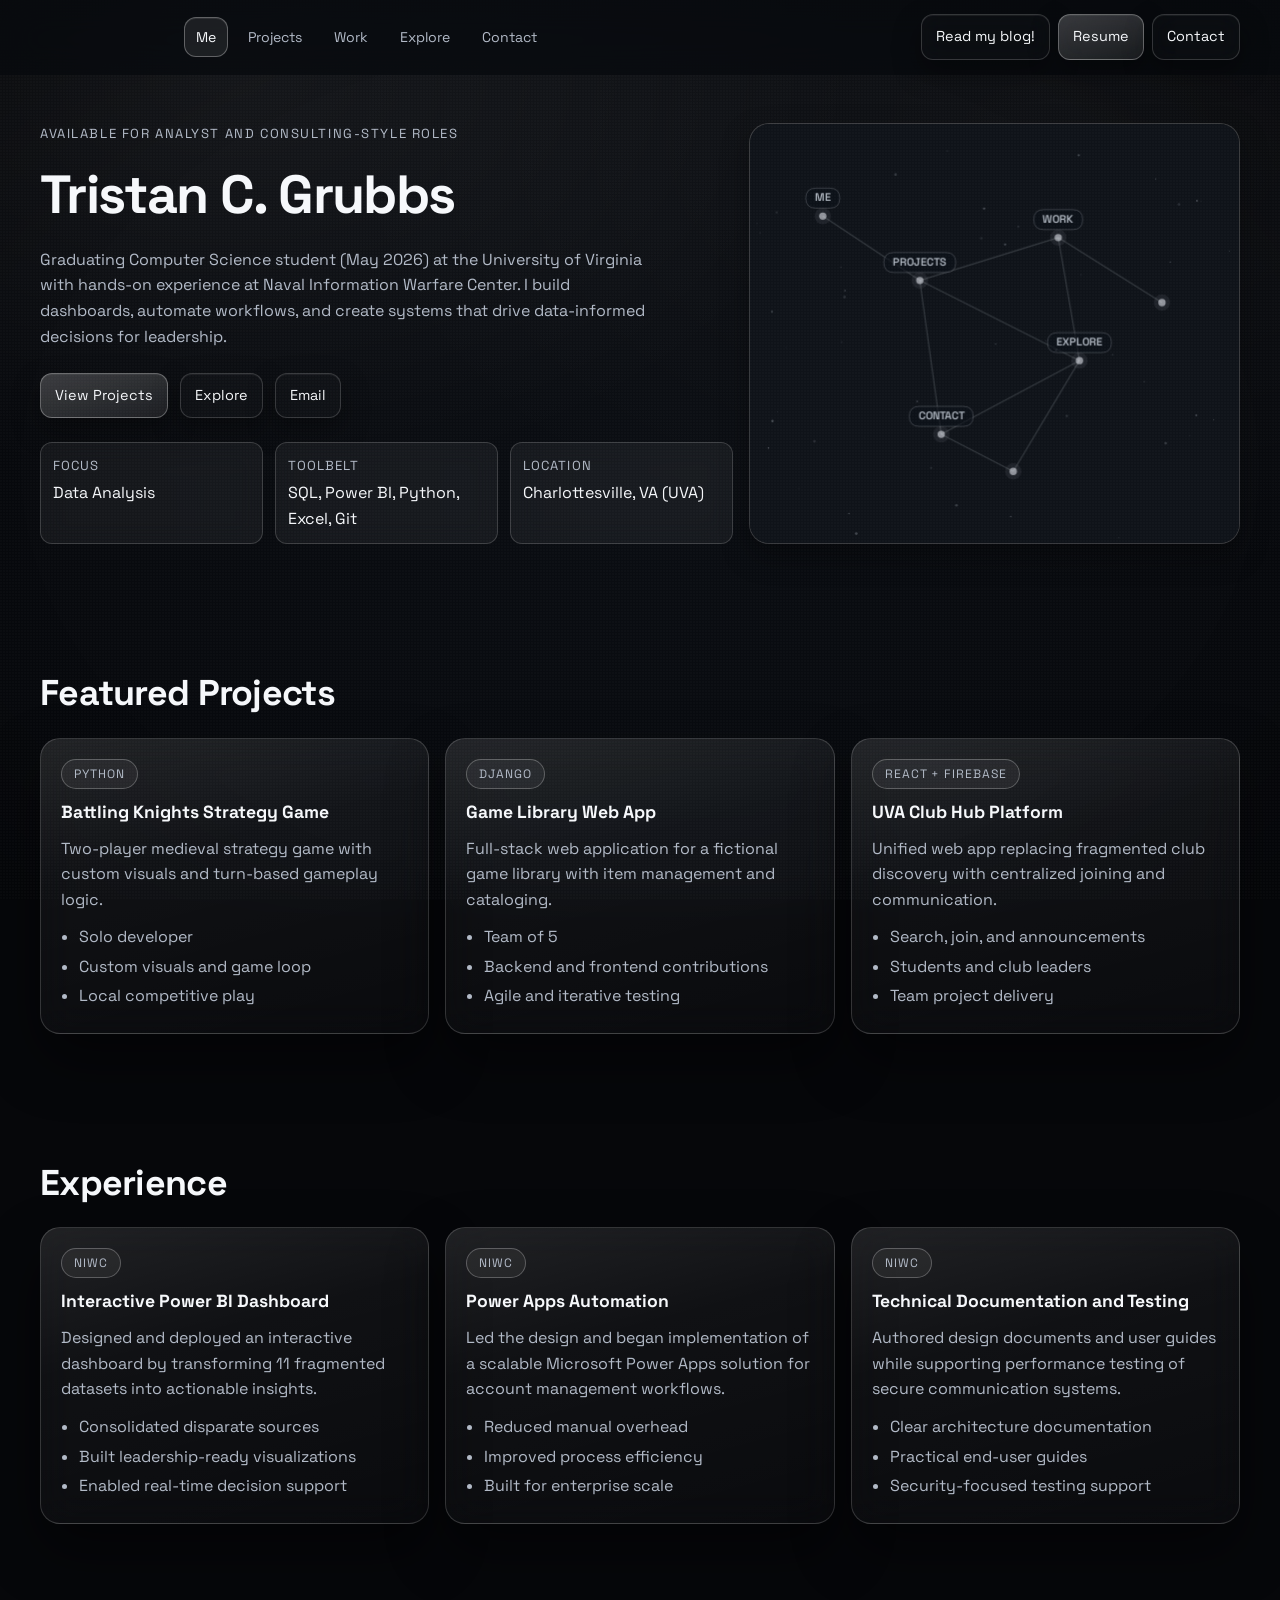
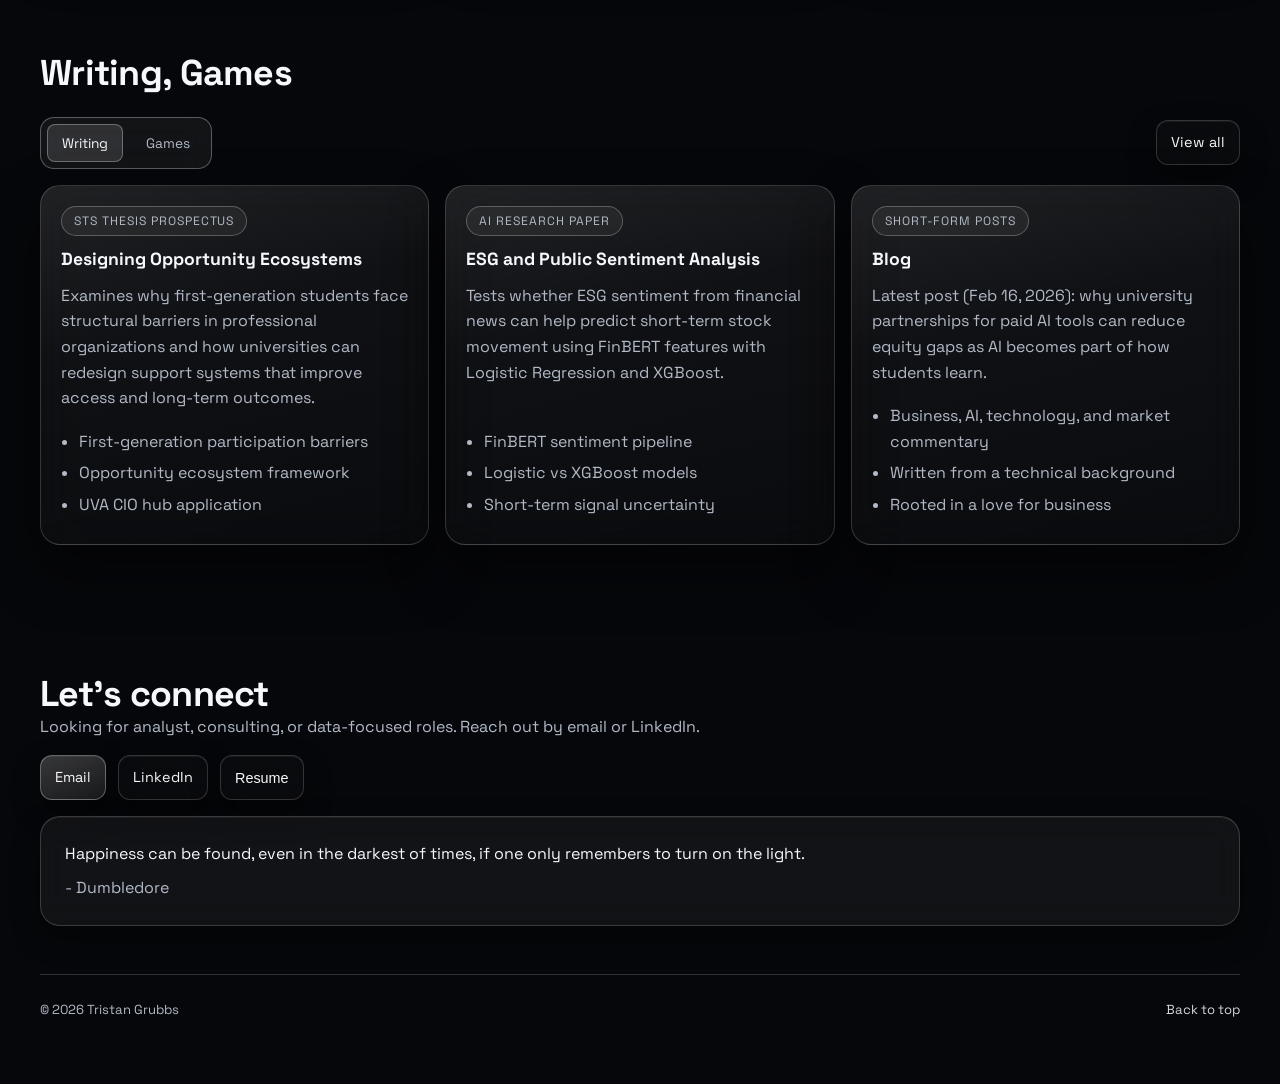
==== commit 867c4ca1: "added class doc" ====
--- a/index.html
+++ b/index.html
@@ -1,4 +1,4 @@
-﻿<!doctype html>
+<!doctype html>
 <html lang="en">
 <head>
   <meta charset="utf-8" />
@@ -19,11 +19,6 @@
 
   <header class="site-header" data-elevate>
     <div class="container header-inner">
-      <a class="brand" href="#top" aria-label="Home">
-        <span class="brand-mark" aria-hidden="true"></span>
-        <span class="brand-name">Tristan Grubbs</span>
-      </a>
-
       <nav class="site-nav" aria-label="Primary">
         <a class="nav-link" data-zone="hero" href="#hero">Me</a>
         <a class="nav-link" data-zone="projects" href="#projects">Projects</a>
@@ -62,7 +57,7 @@
         <div class="grid-12 hero-grid">
           <div class="hero-copy reveal">
             <p class="kicker">Available for analyst and consulting-style roles</p>
-            <h1>Data and AI, built for real teams.</h1>
+            <h1>Tristan C. Grubbs</h1>
             <p class="hero-lead">
               Graduating Computer Science student (May 2026) at the University of Virginia with hands-on experience at Naval Information Warfare Center.
               I build dashboards, automate workflows, and create systems that drive data-informed decisions for leadership.
@@ -75,7 +70,7 @@
             <div class="hero-facts">
               <div>
                 <p class="fact-label">Focus</p>
-                <p>Data Analysis and Automation</p>
+                <p>Data Analysis</p>
               </div>
               <div>
                 <p class="fact-label">Toolbelt</p>
--- a/styles.css
+++ b/styles.css
@@ -243,6 +243,7 @@
   display: flex;
   align-items: center;
   gap: var(--space-2);
+  margin-left: 1.5in;
 }
 
 .nav-link,
@@ -890,6 +891,44 @@
   cursor: pointer;
 }
 
+.blog-post__full-header {
+  display: flex;
+  align-items: center;
+  justify-content: space-between;
+  gap: var(--space-3);
+  margin-bottom: 10px;
+}
+
+.blog-post__content {
+  margin-top: 14px;
+  display: grid;
+  gap: 12px;
+  color: var(--muted);
+}
+
+.blog-post__content strong {
+  color: var(--text);
+}
+
+.blog-post__content ol,
+.blog-post__content ul {
+  margin: 0;
+  padding-left: 20px;
+  line-height: 1.7;
+}
+
+.blog-post__content li {
+  margin-bottom: 8px;
+}
+
+.blog-post__content li:last-child {
+  margin-bottom: 0;
+}
+
+.blog-post__content a.link {
+  width: fit-content;
+}
+
 .playground-full {
   overflow: hidden;
 }
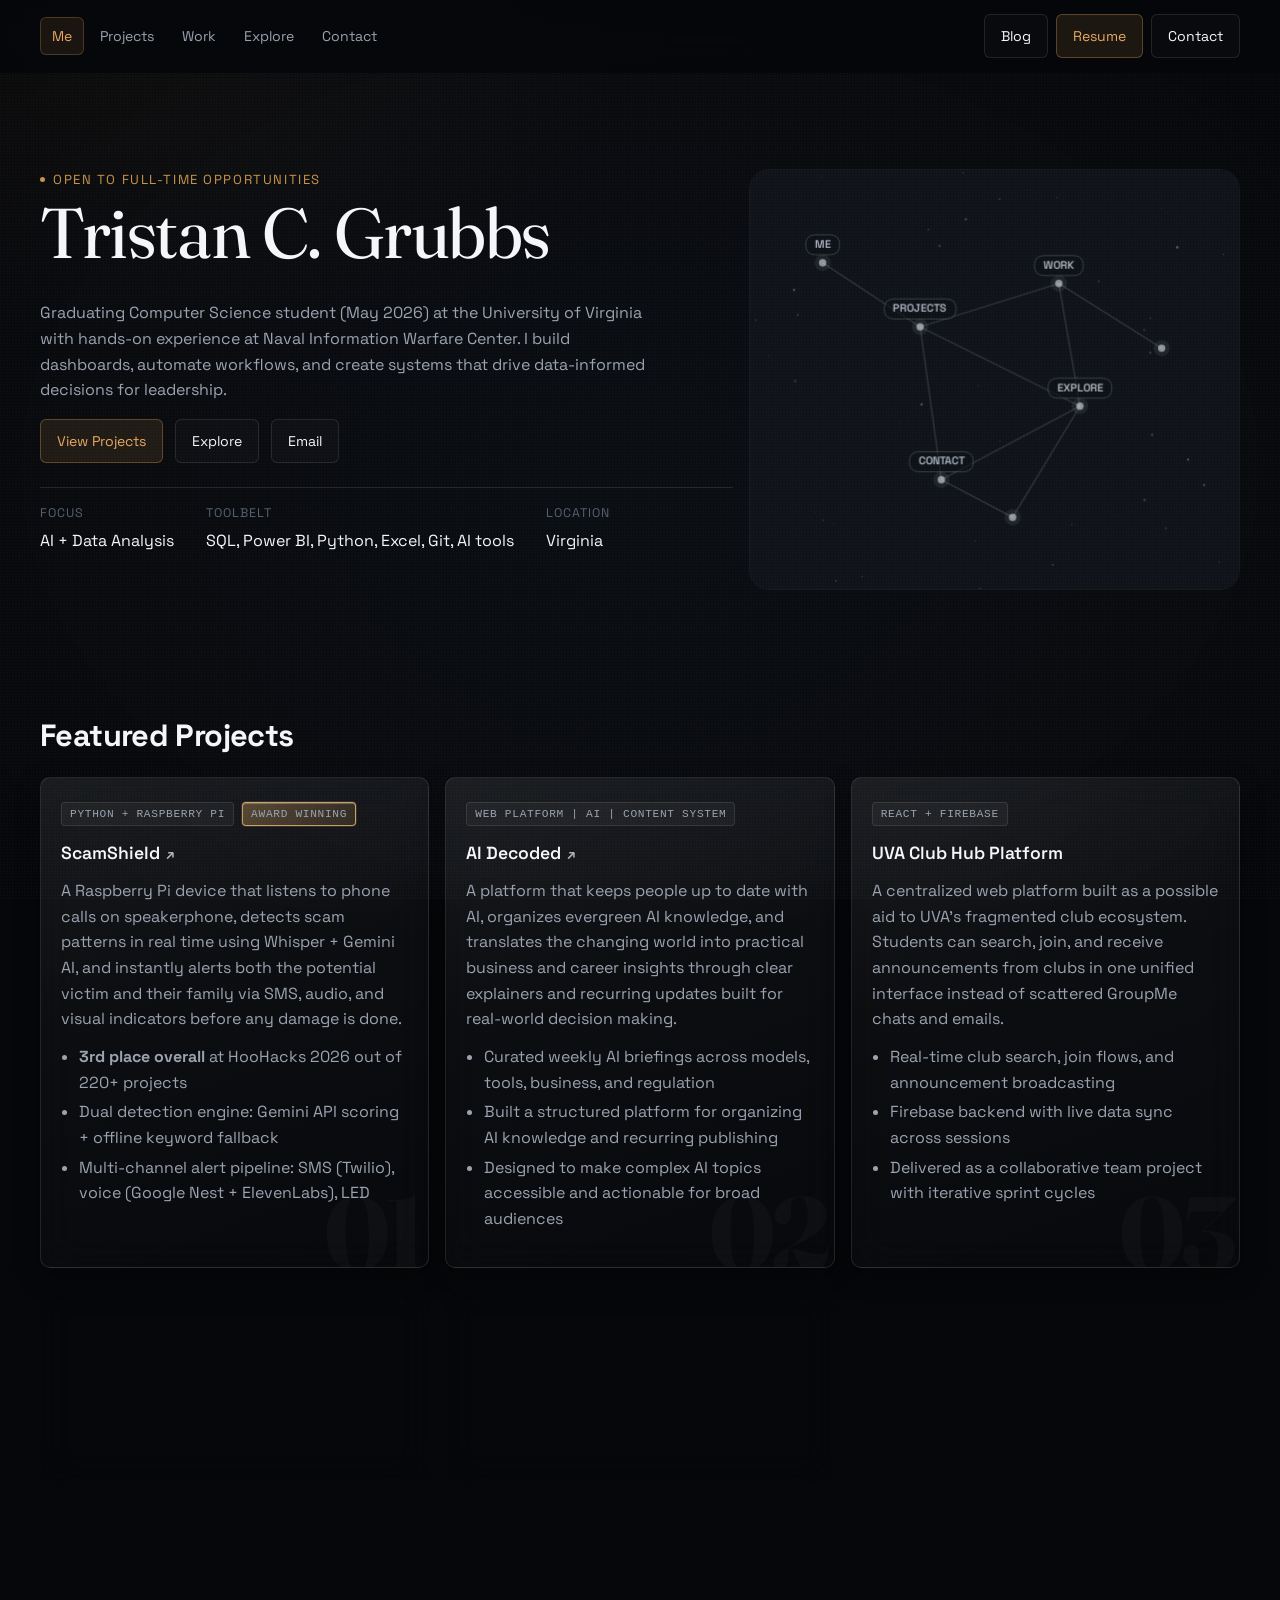
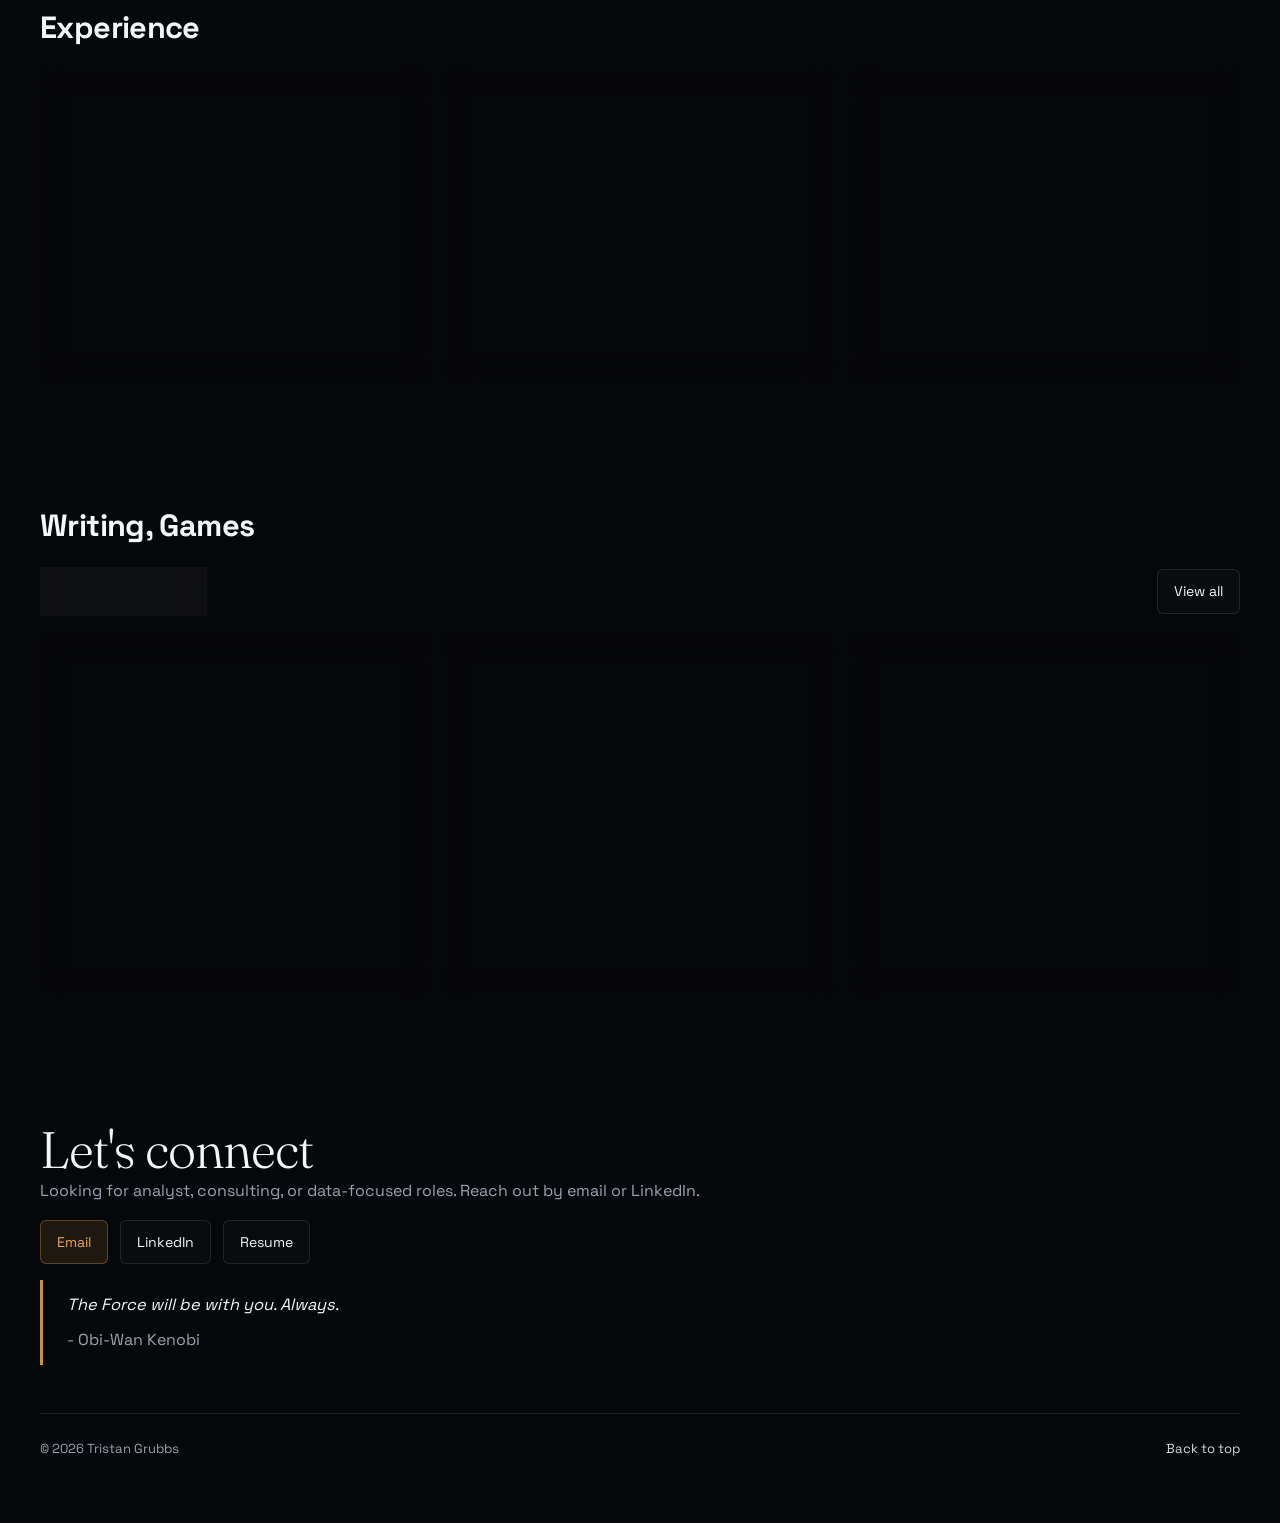
==== commit a1bef11f: "Refine portfolio project and experience sections" ====
--- a/index.html
+++ b/index.html
@@ -28,7 +28,7 @@
       </nav>
 
       <div class="header-cta">
-        <a class="button button-ghost" href="blog.html">Read my blog!</a>
+        <a class="button button-ghost" href="/blog">Blog</a>
         <a class="button button-primary" href="Tristan Grubbs Resume.pdf" target="_blank" rel="noopener">Resume</a>
         <a class="button button-ghost" href="#contact">Contact</a>
       </div>
@@ -45,7 +45,7 @@
         <a class="mobile-link" href="#work">Work</a>
         <a class="mobile-link" href="#explore">Explore</a>
         <a class="mobile-link" href="#contact">Contact</a>
-        <a class="mobile-link" href="blog.html">Read my blog!</a>
+        <a class="mobile-link" href="/blog">Blog</a>
         <a class="mobile-link" href="Tristan Grubbs Resume.pdf" target="_blank" rel="noopener">Resume</a>
       </div>
     </div>
@@ -56,7 +56,7 @@
       <div class="container">
         <div class="grid-12 hero-grid">
           <div class="hero-copy reveal">
-            <p class="kicker">Available for analyst and consulting-style roles</p>
+            <p class="kicker">Open to full-time opportunities</p>
             <h1>Tristan C. Grubbs</h1>
             <p class="hero-lead">
               Graduating Computer Science student (May 2026) at the University of Virginia with hands-on experience at Naval Information Warfare Center.
@@ -70,15 +70,15 @@
             <div class="hero-facts">
               <div>
                 <p class="fact-label">Focus</p>
-                <p>Data Analysis</p>
+                <p>AI + Data Analysis</p>
               </div>
               <div>
                 <p class="fact-label">Toolbelt</p>
-                <p>SQL, Power BI, Python, Excel, Git</p>
+                <p>SQL, Power BI, Python, Excel, Git, AI tools</p>
               </div>
               <div>
                 <p class="fact-label">Location</p>
-                <p>Charlottesville, VA (UVA)</p>
+                <p>Virginia</p>
               </div>
             </div>
           </div>
@@ -96,41 +96,7 @@
         <div class="section-head reveal">
           <h2>Featured Projects</h2>
         </div>
-
-        <div class="feature-grid">
-          <article class="card reveal">
-            <p class="card-tag">Python</p>
-            <h3>Battling Knights Strategy Game</h3>
-            <p>Two-player medieval strategy game with custom visuals and turn-based gameplay logic.</p>
-            <ul>
-              <li>Solo developer</li>
-              <li>Custom visuals and game loop</li>
-              <li>Local competitive play</li>
-            </ul>
-          </article>
-
-          <article class="card reveal">
-            <p class="card-tag">Django</p>
-            <h3>Game Library Web App</h3>
-            <p>Full-stack web application for a fictional game library with item management and cataloging.</p>
-            <ul>
-              <li>Team of 5</li>
-              <li>Backend and frontend contributions</li>
-              <li>Agile and iterative testing</li>
-            </ul>
-          </article>
-
-          <article class="card reveal">
-            <p class="card-tag">React + Firebase</p>
-            <h3>UVA Club Hub Platform</h3>
-            <p>Unified web app replacing fragmented club discovery with centralized joining and communication.</p>
-            <ul>
-              <li>Search, join, and announcements</li>
-              <li>Students and club leaders</li>
-              <li>Team project delivery</li>
-            </ul>
-          </article>
-        </div>
+        <div class="feature-grid" id="featuredProjectsGrid" aria-live="polite"></div>
       </div>
     </section>
 
@@ -139,41 +105,7 @@
         <div class="section-head reveal">
           <h2>Experience</h2>
         </div>
-
-        <div class="work-grid">
-          <article class="card reveal">
-            <p class="card-tag">NIWC</p>
-            <h3>Interactive Power BI Dashboard</h3>
-            <p>Designed and deployed an interactive dashboard by transforming 11 fragmented datasets into actionable insights.</p>
-            <ul>
-              <li>Consolidated disparate sources</li>
-              <li>Built leadership-ready visualizations</li>
-              <li>Enabled real-time decision support</li>
-            </ul>
-          </article>
-
-          <article class="card reveal">
-            <p class="card-tag">NIWC</p>
-            <h3>Power Apps Automation</h3>
-            <p>Led the design and began implementation of a scalable Microsoft Power Apps solution for account management workflows.</p>
-            <ul>
-              <li>Reduced manual overhead</li>
-              <li>Improved process efficiency</li>
-              <li>Built for enterprise scale</li>
-            </ul>
-          </article>
-
-          <article class="card reveal">
-            <p class="card-tag">NIWC</p>
-            <h3>Technical Documentation and Testing</h3>
-            <p>Authored design documents and user guides while supporting performance testing of secure communication systems.</p>
-            <ul>
-              <li>Clear architecture documentation</li>
-              <li>Practical end-user guides</li>
-              <li>Security-focused testing support</li>
-            </ul>
-          </article>
-        </div>
+        <div class="experience-grid" id="experienceGrid" aria-live="polite"></div>
       </div>
     </section>
 
@@ -252,3 +184,5 @@
 </body>
 </html>
 
+
+
--- a/styles.css
+++ b/styles.css
@@ -1,22 +1,48 @@
+/* =========================
+   IMPORT
+   ========================= */
+@import url('https://fonts.googleapis.com/css2?family=Fraunces:opsz,wght@9..144,300;9..144,400;9..144,700&display=swap');
+
 /* =========================
    TOKENS
    ========================= */
 :root {
+  /* Surfaces */
   --bg: #06070a;
-  --panel: rgba(255, 255, 255, 0.045);
-  --panel-2: rgba(255, 255, 255, 0.085);
-  --text: #f6f8fb;
-  --muted: #b2bac7;
-  --border: rgba(255, 255, 255, 0.17);
-  --border-strong: rgba(255, 255, 255, 0.3);
-  --glow: rgba(240, 248, 255, 0.22);
-
+  --panel: rgba(255, 255, 255, 0.04);
+  --panel-2: rgba(255, 255, 255, 0.07);
+
+  /* Text */
+  --text: #f4f6fa;
+  --muted: #9aa3b0;
+  --subtle: #555f6e;
+
+  /* Borders */
+  --border: rgba(255, 255, 255, 0.10);
+  --border-mid: rgba(255, 255, 255, 0.18);
+  --border-strong: rgba(255, 255, 255, 0.24);
+  --glow: rgba(240, 248, 255, 0.12);
+
+  /* Accent — warm amber: The Ashen Road fire / literary warmth */
+  --accent: #c8924a;
+  --accent-bright: #e8a862;
+  --accent-dim: rgba(200, 146, 74, 0.10);
+  --accent-border: rgba(200, 146, 74, 0.28);
+  --accent-glow: rgba(200, 146, 74, 0.16);
+
+  /* Typography */
   --font-sans: "Space Grotesk", "Segoe UI", Arial, sans-serif;
-  --fs-hero: clamp(2.2rem, 4.2vw, 4.2rem);
-  --fs-h2: clamp(1.7rem, 2.8vw, 2.6rem);
+  --font-display: "Fraunces", "Georgia", serif;
+  --font-mono: "Consolas", "SF Mono", ui-monospace, monospace;
+
+  --fs-display: clamp(3rem, 5.5vw, 5.2rem);
+  --fs-h2: clamp(1.5rem, 2.4vw, 2.2rem);
+  --fs-h3: 1.1rem;
   --fs-body: 1rem;
+  --fs-label: 0.78rem;
   --fs-small: 0.82rem;
 
+  /* Spacing (8px base) */
   --space-1: 4px;
   --space-2: 8px;
   --space-3: 12px;
@@ -25,14 +51,24 @@
   --space-6: 32px;
   --space-7: 48px;
   --space-8: 64px;
-
-  --radius-sm: 12px;
-  --radius: 20px;
-
-  --shadow-soft: 0 26px 58px rgba(0, 0, 0, 0.48);
-  --shadow-surface: 0 12px 28px rgba(0, 0, 0, 0.36), inset 0 1px 0 rgba(255, 255, 255, 0.06);
+  --space-9: 96px;
+
+  /* Radius — tighter, more architectural */
+  --radius-sm: 6px;
+  --radius: 10px;
+  --radius-lg: 20px;
+
+  /* Elevation */
+  --shadow-1: 0 2px 8px rgba(0, 0, 0, 0.28);
+  --shadow-2: 0 8px 24px rgba(0, 0, 0, 0.40);
+  --shadow-3: 0 20px 48px rgba(0, 0, 0, 0.54);
+  --shadow-soft: 0 20px 48px rgba(0, 0, 0, 0.46);
+  --shadow-surface: 0 8px 24px rgba(0, 0, 0, 0.36), inset 0 1px 0 rgba(255, 255, 255, 0.05);
+
+  /* Motion */
   --ease: cubic-bezier(0.2, 0.72, 0.16, 1);
 
+  /* Layout */
   --max-width: 1200px;
   --gutter: 28px;
   --header-offset: 96px;
@@ -61,8 +97,10 @@
   color: var(--text);
   background: var(--bg);
   text-rendering: optimizeLegibility;
-}
-
+  -webkit-font-smoothing: antialiased;
+}
+
+/* Subtle amber warmth at top-left — replaces generic white blob pattern */
 body::before {
   content: "";
   position: fixed;
@@ -70,18 +108,18 @@
   pointer-events: none;
   z-index: -2;
   background:
-    radial-gradient(900px 600px at 18% 8%, rgba(255, 255, 255, 0.06), transparent 70%),
-    radial-gradient(1000px 640px at 82% 15%, rgba(255, 255, 255, 0.04), transparent 72%),
+    radial-gradient(700px 440px at 10% 4%, rgba(200, 146, 74, 0.045), transparent 72%),
     radial-gradient(1400px 1100px at 50% 55%, #0a0d12, #06070a 76%);
 }
 
+/* Grain texture overlay */
 body::after {
   content: "";
   position: fixed;
   inset: 0;
   pointer-events: none;
   z-index: 20;
-  opacity: 0.02;
+  opacity: 0.018;
   background-image: radial-gradient(circle at 1px 1px, #fff 1px, transparent 0);
   background-size: 3px 3px;
 }
@@ -94,16 +132,21 @@
   background: radial-gradient(1400px 980px at 50% 52%, transparent 44%, rgba(0, 0, 0, 0.58) 100%);
 }
 
+/* Vestigial background elements — no visual output */
+.bg,
+.bg__blob,
+.bg__blob--a,
+.bg__blob--b,
+.bg__grid {
+  display: none;
+}
+
 a {
   color: inherit;
   text-decoration: none;
 }
 
-h1,
-h2,
-h3,
-h4,
-p {
+h1, h2, h3, h4, p {
   margin: 0;
 }
 
@@ -112,9 +155,10 @@
   padding-left: 18px;
 }
 
+/* Amber focus ring — consistent with accent system */
 :focus-visible {
-  outline: 2px solid rgba(255, 255, 255, 0.6);
-  outline-offset: 2px;
+  outline: 2px solid var(--accent);
+  outline-offset: 3px;
 }
 
 .container {
@@ -126,13 +170,24 @@
   padding: var(--space-8) 0;
 }
 
+/* Kicker with accent color + dot indicator */
 .kicker {
   display: inline-flex;
   align-items: center;
+  gap: var(--space-2);
   font-size: var(--fs-small);
   text-transform: uppercase;
   letter-spacing: 0.12em;
-  color: var(--muted);
+  color: var(--accent);
+}
+
+.kicker::before {
+  content: "";
+  width: 5px;
+  height: 5px;
+  border-radius: 50%;
+  background: var(--accent);
+  flex-shrink: 0;
 }
 
 .h2,
@@ -154,16 +209,21 @@
   color: var(--muted);
 }
 
+/* Underline-reveal on hover — replaces opacity-only transition */
 .link,
 .small-link {
   color: var(--text);
-  opacity: 0.86;
-  transition: opacity 180ms var(--ease);
+  opacity: 0.88;
+  text-decoration: underline;
+  text-decoration-color: transparent;
+  text-underline-offset: 3px;
+  transition: opacity 160ms var(--ease), text-decoration-color 160ms var(--ease);
 }
 
 .link:hover,
 .small-link:hover {
   opacity: 1;
+  text-decoration-color: rgba(255, 255, 255, 0.45);
 }
 
 .grid,
@@ -196,18 +256,18 @@
   top: 0;
   z-index: 30;
   backdrop-filter: blur(18px);
-  background: rgba(8, 10, 14, 0.74);
+  background: rgba(6, 7, 10, 0.82);
   border-bottom: 1px solid transparent;
 }
 
 .site-header[data-scrolled="true"],
 .header[data-scrolled="true"] {
-  border-bottom-color: rgba(255, 255, 255, 0.2);
+  border-bottom-color: var(--border-mid);
 }
 
 .header-inner,
 .header__inner {
-  min-height: 74px;
+  min-height: 72px;
   display: flex;
   align-items: center;
   justify-content: space-between;
@@ -221,14 +281,17 @@
   gap: var(--space-3);
 }
 
+/* Amber geometric diamond — signature mark */
 .brand-mark,
 .brand__mark {
-  width: 11px;
-  height: 11px;
-  border-radius: 999px;
-  border: 1px solid var(--border);
-  background: rgba(255, 255, 255, 0.82);
-  box-shadow: 0 0 18px var(--glow);
+  width: 10px;
+  height: 10px;
+  border-radius: 2px;
+  transform: rotate(45deg);
+  background: var(--accent);
+  border: none;
+  box-shadow: 0 0 10px var(--accent-glow);
+  flex-shrink: 0;
 }
 
 .brand-name,
@@ -238,32 +301,37 @@
   letter-spacing: 0.02em;
 }
 
+/* Nav — no magic margin; flex handles spacing */
 .site-nav,
 .nav {
   display: flex;
   align-items: center;
-  gap: var(--space-2);
-  margin-left: 1.5in;
+  gap: var(--space-1);
 }
 
 .nav-link,
 .nav__link {
   color: var(--muted);
   font-size: 0.88rem;
-  padding: 8px 11px;
+  padding: 7px 11px;
   border-radius: var(--radius-sm);
   border: 1px solid transparent;
-  transition: color 180ms var(--ease), border-color 180ms var(--ease), background 180ms var(--ease);
+  transition: color 160ms var(--ease), border-color 160ms var(--ease), background 160ms var(--ease);
 }
 
 .nav-link:hover,
+.nav__link:hover {
+  color: var(--text);
+  border-color: var(--border-mid);
+  background: rgba(255, 255, 255, 0.06);
+}
+
+/* Active state uses accent tint */
 .nav-link.is-active,
-.nav__link:hover,
 .nav__link.is-active {
-  color: var(--text);
-  border-color: var(--border-strong);
-  background: rgba(255, 255, 255, 0.08);
-  box-shadow: inset 0 1px 0 rgba(255, 255, 255, 0.09);
+  color: var(--accent-bright);
+  border-color: var(--accent-border);
+  background: var(--accent-dim);
 }
 
 .header-cta {
@@ -275,6 +343,7 @@
 .menu-toggle,
 .burger {
   display: none;
+  flex-direction: column;
   width: 44px;
   height: 44px;
   border: 1px solid var(--border);
@@ -298,7 +367,7 @@
 .mobile {
   display: none;
   border-top: 1px solid var(--border);
-  background: rgba(11, 13, 16, 0.95);
+  background: rgba(6, 7, 10, 0.96);
 }
 
 .mobile-nav[data-open="true"],
@@ -316,13 +385,13 @@
 .mobile-link,
 .mobile__link {
   border: 1px solid var(--border);
-  background: rgba(255, 255, 255, 0.045);
+  background: rgba(255, 255, 255, 0.03);
   border-radius: var(--radius-sm);
   padding: 10px 12px;
 }
 
 /* =========================
-   BUTTONS + CARDS
+   BUTTONS
    ========================= */
 .button,
 .btn {
@@ -331,77 +400,139 @@
   justify-content: center;
   gap: var(--space-2);
   border-radius: var(--radius-sm);
-  border: 1px solid var(--border);
-  padding: 10px 14px;
-  font-size: 0.9rem;
+  border: 1px solid var(--border-mid);
+  padding: 10px 16px;
+  font-family: var(--font-sans);
+  font-size: 0.88rem;
   color: var(--text);
   background: rgba(255, 255, 255, 0.05);
-  backdrop-filter: blur(12px);
-  box-shadow: var(--shadow-surface);
   cursor: pointer;
-  transition: transform 180ms var(--ease), border-color 180ms var(--ease), box-shadow 180ms var(--ease), background 180ms var(--ease);
+  transition: transform 160ms var(--ease), border-color 160ms var(--ease), box-shadow 160ms var(--ease), background 160ms var(--ease), color 160ms var(--ease);
 }
 
 .button:hover,
 .btn:hover {
-  transform: translateY(-2px);
+  transform: translateY(-1px);
   border-color: var(--border-strong);
-  box-shadow: 0 12px 28px rgba(0, 0, 0, 0.38), 0 0 22px rgba(240, 247, 255, 0.12);
-}
-
+  box-shadow: var(--shadow-2);
+}
+
+.button:active,
+.btn:active {
+  transform: scale(0.98);
+}
+
+/* Primary — flat amber, no gradient, no glow */
 .button-primary,
 .btn--primary {
-  background: linear-gradient(160deg, rgba(255, 255, 255, 0.2), rgba(255, 255, 255, 0.08));
-  border-color: var(--border-strong);
+  background: rgba(200, 146, 74, 0.12);
+  border-color: rgba(200, 146, 74, 0.38);
+  color: var(--accent-bright);
+}
+
+.button-primary:hover,
+.btn--primary:hover {
+  background: rgba(200, 146, 74, 0.20);
+  border-color: rgba(200, 146, 74, 0.54);
+  box-shadow: var(--shadow-2);
+  color: var(--text);
 }
 
 .button-ghost,
 .btn--ghost,
 .btn--soft {
   background: rgba(255, 255, 255, 0.02);
-}
-
+  border-color: var(--border);
+}
+
+/* =========================
+   CARDS
+   ========================= */
 .card,
 .proj,
 .blog-post,
 .playground-full {
-  background: linear-gradient(165deg, rgba(255, 255, 255, 0.11), rgba(255, 255, 255, 0.045) 38%, rgba(255, 255, 255, 0.02));
+  background: linear-gradient(160deg,
+    rgba(255, 255, 255, 0.08),
+    rgba(255, 255, 255, 0.032) 40%,
+    rgba(255, 255, 255, 0.012));
   border: 1px solid var(--border);
   border-radius: var(--radius);
-  box-shadow: var(--shadow-soft);
+  box-shadow: var(--shadow-2);
   backdrop-filter: blur(18px);
 }
 
-.card,
+.card {
+  padding: 20px;
+  display: grid;
+  gap: var(--space-3);
+  transition: transform 200ms var(--ease), border-color 200ms var(--ease), box-shadow 200ms var(--ease);
+}
+
+/* Default card hover — project cards: accent trace, no lift */
+.card:hover {
+  border-color: var(--border-mid);
+  box-shadow: var(--shadow-2);
+}
+
+/* Explore cards get the lift — they're interactive triggers */
+.explore-card:hover .card {
+  transform: translateY(-2px);
+  border-color: var(--border-mid);
+  box-shadow: var(--shadow-3);
+}
+
+/* Project cards — accent left-border reveal on hover */
 .proj {
   padding: 20px;
-  display: grid;
-  gap: var(--space-3);
-  transition: transform 220ms var(--ease), border-color 220ms var(--ease), box-shadow 220ms var(--ease), background 220ms var(--ease);
-}
-
-.card:hover,
+  display: flex;
+  flex-direction: column;
+  border-left: 2px solid transparent;
+  transition: transform 200ms var(--ease), border-color 200ms var(--ease), box-shadow 200ms var(--ease), border-left-color 200ms var(--ease);
+}
+
 .proj:hover {
-  transform: translateY(-3px);
-  border-color: var(--border-strong);
-  box-shadow: 0 26px 54px rgba(0, 0, 0, 0.46), 0 0 42px rgba(240, 247, 255, 0.14);
-  background: linear-gradient(165deg, rgba(255, 255, 255, 0.13), rgba(255, 255, 255, 0.055) 38%, rgba(255, 255, 255, 0.025));
+  transform: translateY(-2px);
+  border-color: var(--border-mid);
+  border-left-color: var(--accent-border);
+  box-shadow: var(--shadow-3), 0 0 24px rgba(200, 146, 74, 0.08);
 }
 
 .blog-post:hover {
-  border-color: var(--border-strong);
-  box-shadow: 0 22px 46px rgba(0, 0, 0, 0.44), 0 0 34px rgba(240, 247, 255, 0.12);
+  border-color: var(--border-mid);
+  box-shadow: var(--shadow-3);
 }
 
 .card h3,
 .proj__title {
-  font-size: 1.1rem;
-  line-height: 1.3;
+  font-size: var(--fs-h3);
+  font-weight: 600;
+  line-height: 1.32;
+}
+
+.project-title-link {
+  color: inherit;
+  display: inline-flex;
+  align-items: baseline;
+  gap: 6px;
+  text-decoration: underline;
+  text-decoration-color: transparent;
+  text-underline-offset: 3px;
+  transition: text-decoration-color 160ms var(--ease), opacity 160ms var(--ease);
+}
+
+.project-title-link::after {
+  content: "↗";
+  font-size: 0.8em;
+  opacity: 0.72;
+}
+
+.project-title-link:hover {
+  text-decoration-color: currentColor;
 }
 
 .card p,
 .proj__desc,
-.timeline__p,
 .blog-post__content {
   color: var(--muted);
 }
@@ -411,23 +542,86 @@
   color: var(--muted);
 }
 
+/* Tags — technical, square-cornered */
 .card-tag,
-.tag,
+.tag {
+  width: fit-content;
+  display: inline-flex;
+  align-items: center;
+  padding: 0 8px;
+  min-height: 24px;
+  line-height: 1;
+  border-radius: 4px;
+  border: 1px solid var(--border);
+  background: rgba(255, 255, 255, 0.04);
+  font-family: var(--font-mono);
+  font-size: 0.7rem;
+  text-transform: uppercase;
+  letter-spacing: 0.06em;
+  color: var(--muted);
+  white-space: nowrap;
+}
+
+.card-tag-row {
+  display: flex;
+  align-items: center;
+  gap: var(--space-2);
+  flex-wrap: wrap;
+}
+
+.card-tag--award {
+  position: relative;
+  overflow: hidden;
+  border-color: rgba(240, 186, 112, 0.78);
+  color: #fff0cf;
+  background: linear-gradient(135deg, rgba(240, 186, 112, 0.30), rgba(240, 186, 112, 0.12));
+  box-shadow: inset 0 1px 0 rgba(255, 245, 220, 0.28), 0 0 0 1px rgba(240, 186, 112, 0.14);
+}
+
+.card-tag--award::before {
+  content: "";
+  position: absolute;
+  top: -50%;
+  left: -35%;
+  width: 45%;
+  height: 200%;
+  background: linear-gradient(115deg, transparent, rgba(255, 248, 225, 0.78), transparent);
+  transform: translateX(-220%) rotate(8deg);
+  animation: award-shimmer 3.2s ease-in-out infinite;
+  pointer-events: none;
+}
+
+@keyframes award-shimmer {
+  0%,
+  55% {
+    transform: translateX(-220%) rotate(8deg);
+    opacity: 0;
+  }
+  65% {
+    opacity: 0.55;
+  }
+  100% {
+    transform: translateX(380%) rotate(8deg);
+    opacity: 0;
+  }
+}
+
+
+/* Badges — more subdued than tags */
 .badge {
   width: fit-content;
   display: inline-flex;
   align-items: center;
-  justify-content: center;
-  padding: 0 12px;
-  min-height: 30px;
+  padding: 0 8px;
+  min-height: 22px;
   line-height: 1;
   border-radius: 999px;
-  border: 1px solid rgba(255, 255, 255, 0.25);
-  background: rgba(255, 255, 255, 0.055);
-  font-size: 0.76rem;
+  border: 1px solid rgba(255, 255, 255, 0.09);
+  background: rgba(255, 255, 255, 0.03);
+  font-size: 0.72rem;
   text-transform: uppercase;
-  letter-spacing: 0.08em;
-  color: var(--muted);
+  letter-spacing: 0.07em;
+  color: var(--subtle);
   white-space: nowrap;
 }
 
@@ -449,10 +643,98 @@
 }
 
 /* =========================
-   PAGE SECTIONS
+   WORK LIST ITEMS
+   Override .card for the work section — no floating panels,
+   just a clean borderless list that reads like a record.
+   ========================= */
+.work-grid .card {
+  background: transparent;
+  border: none;
+  border-top: 1px solid var(--border);
+  border-radius: 0;
+  box-shadow: none;
+  backdrop-filter: none;
+  padding: var(--space-5) 0;
+  display: grid;
+  grid-template-columns: 160px 1fr;
+  gap: 0 var(--space-6);
+  align-items: start;
+  transition: border-color 200ms var(--ease);
+}
+
+.work-grid .card:last-child {
+  border-bottom: 1px solid var(--border);
+}
+
+.work-grid .card:hover {
+  transform: none;
+  border-color: var(--border);
+  box-shadow: none;
+  border-top-color: var(--border-mid);
+}
+
+.work-grid .card:last-child:hover {
+  border-bottom-color: var(--border-mid);
+}
+
+/* Work card left column: tag only */
+.work-grid .card .card-tag {
+  margin-top: 2px; /* optical alignment with h3 */
+}
+
+/* Work card right column: title + desc + bullets */
+.work-grid .card h3,
+.work-grid .card p:not(.card-tag),
+.work-grid .card ul {
+  grid-column: unset;
+}
+
+/* Stack the right column content */
+.work-grid .card {
+  grid-template-areas:
+    "tag title"
+    "tag desc"
+    "tag bullets";
+}
+
+.work-grid .card .card-tag  { grid-area: tag;     align-self: start; }
+.work-grid .card h3         { grid-area: title;   margin-bottom: var(--space-2); }
+.work-grid .card > p        { grid-area: desc;    margin-bottom: var(--space-3); }
+.work-grid .card ul         { grid-area: bullets; }
+
+/* =========================
+   PROJ CARD INTERNALS
+   ========================= */
+.proj__top {
+  flex: 1;
+  display: flex;
+  flex-direction: column;
+  gap: var(--space-3);
+}
+
+.proj__badges {
+  display: flex;
+  flex-wrap: wrap;
+  gap: 6px;
+}
+
+.proj__body {
+  margin-top: var(--space-4);
+  padding-top: var(--space-4);
+  border-top: 1px solid var(--border);
+}
+
+.proj__links {
+  display: flex;
+  gap: var(--space-3);
+  flex-wrap: wrap;
+}
+
+/* =========================
+   HERO
    ========================= */
 .hero {
-  padding-top: var(--space-7);
+  padding-top: var(--space-9);
 }
 
 .hero-grid {
@@ -461,14 +743,23 @@
 
 .hero-copy {
   grid-column: 1 / span 7;
-  display: grid;
-  gap: var(--space-5);
-}
-
+  display: flex;
+  flex-direction: column;
+}
+
+/* Editorial tight/loose rhythm: kicker hugs the name; name breathes to lead */
+.hero-copy .kicker         { margin-bottom: var(--space-2); }
+.hero-copy h1              { margin-bottom: var(--space-6); }
+.hero-copy .hero-lead      { margin-bottom: var(--space-4); }
+.hero-copy .hero-actions   { margin-bottom: var(--space-5); }
+
+/* Display type — literary serif for name only */
 .hero-copy h1 {
-  font-size: var(--fs-hero);
-  line-height: 1.02;
-  letter-spacing: -0.03em;
+  font-family: var(--font-display);
+  font-size: var(--fs-display);
+  font-weight: 400;
+  line-height: 1.0;
+  letter-spacing: -0.02em;
   max-width: 16ch;
 }
 
@@ -483,26 +774,32 @@
   flex-wrap: wrap;
 }
 
+/* Inline metadata strip — replaces 3-box KPI grid */
 .hero-facts {
-  display: grid;
-  grid-template-columns: repeat(3, minmax(0, 1fr));
-  gap: var(--space-3);
+  display: flex;
+  gap: var(--space-6);
+  flex-wrap: wrap;
+  padding-top: var(--space-4);
+  border-top: 1px solid var(--border);
 }
 
 .hero-facts > div {
-  border: 1px solid var(--border);
-  border-radius: var(--radius-sm);
-  padding: 12px;
-  background: rgba(255, 255, 255, 0.055);
-  backdrop-filter: blur(12px);
+  border: none;
+  background: transparent;
+  backdrop-filter: none;
+  border-radius: 0;
+  padding: 0;
+  display: flex;
+  flex-direction: column;
+  gap: 2px;
 }
 
 .fact-label {
-  font-size: var(--fs-small);
+  font-size: var(--fs-label);
   text-transform: uppercase;
   letter-spacing: 0.08em;
-  color: var(--muted);
-  margin-bottom: 4px;
+  color: var(--subtle);
+  margin-bottom: 2px;
 }
 
 .hero-portal {
@@ -514,17 +811,18 @@
 #portalCanvas {
   width: 100%;
   min-height: 420px;
-  border-radius: var(--radius);
-  border: 1px solid var(--border);
-  background: rgba(255, 255, 255, 0.025);
-  box-shadow: var(--shadow-surface);
+  border-radius: var(--radius-lg);
+  border: 1px solid rgba(255, 255, 255, 0.06);
+  background: transparent;
+  box-shadow: none;
+  display: block;
 }
 
 .portal-caption {
   border: 1px solid var(--border);
   border-radius: var(--radius-sm);
   padding: 12px;
-  background: rgba(255, 255, 255, 0.05);
+  background: rgba(255, 255, 255, 0.04);
   backdrop-filter: blur(12px);
 }
 
@@ -538,6 +836,9 @@
   flex-wrap: wrap;
 }
 
+/* =========================
+   SECTION HEADS
+   ========================= */
 .section-head {
   display: grid;
   gap: 8px;
@@ -548,6 +849,21 @@
   display: grid;
   gap: 8px;
   margin-bottom: var(--space-5);
+}
+
+/* Editorial section index — Fraunces italic above section headings */
+.section-num {
+  display: block;
+  font-family: var(--font-display);
+  font-style: italic;
+  font-weight: 300;
+  font-size: 0.76rem;
+  color: var(--accent);
+  opacity: 0.55;
+  letter-spacing: 0.08em;
+  line-height: 1;
+  margin-bottom: var(--space-1);
+  user-select: none;
 }
 
 .section-head-row {
@@ -555,10 +871,75 @@
   align-items: end;
 }
 
+/* =========================
+   CONTENT GRIDS
+   ========================= */
 .feature-grid {
   display: grid;
   gap: var(--space-4);
   grid-template-columns: repeat(3, minmax(0, 1fr));
+}
+
+.experience-grid {
+  display: grid;
+  gap: var(--space-4);
+  grid-template-columns: repeat(3, minmax(0, 1fr));
+}
+
+.experience-grid .card {
+  align-content: start;
+  grid-template-rows: auto auto auto 1fr;
+  gap: var(--space-2);
+}
+
+.experience-grid .card .card-tag-row {
+  min-height: 0;
+  flex-wrap: wrap;
+}
+
+.experience-grid .card h3 {
+  min-height: 0;
+}
+
+/* Keep featured card tag rows and title rows aligned across each desktop row. */
+.feature-grid .card {
+  align-content: start;
+  grid-template-rows: 32px auto auto auto 1fr;
+}
+
+.feature-grid .card .card-tag-row {
+  min-height: 32px;
+  flex-wrap: nowrap;
+}
+
+.feature-grid .card h3 {
+  min-height: 0;
+}
+
+.feature-grid .card.project-card--no-bullets {
+  grid-template-rows: 32px auto auto;
+  align-self: start;
+}
+
+/* Faded Fraunces index numeral — personality without clutter */
+.feature-grid .card[data-index] {
+  position: relative;
+  overflow: hidden;
+}
+
+.feature-grid .card[data-index]::before {
+  content: attr(data-index);
+  position: absolute;
+  bottom: -18px;
+  right: 6px;
+  font-family: var(--font-display);
+  font-weight: 700;
+  font-size: 6.5rem;
+  line-height: 1;
+  color: rgba(255, 255, 255, 0.028);
+  pointer-events: none;
+  user-select: none;
+  letter-spacing: -0.04em;
 }
 
 .explore-shell {
@@ -577,12 +958,12 @@
 .segmented {
   display: inline-flex;
   align-items: center;
-  gap: 8px;
-  border: 1px solid var(--border-strong);
-  padding: 6px;
+  gap: 5px;
+  border: 1px solid var(--border-mid);
+  padding: 5px;
   width: fit-content;
   border-radius: calc(var(--radius-sm) + 2px);
-  background: rgba(255, 255, 255, 0.055);
+  background: rgba(255, 255, 255, 0.04);
   backdrop-filter: blur(12px);
 }
 
@@ -590,19 +971,23 @@
   border: 1px solid transparent;
   background: transparent;
   color: var(--muted);
-  padding: 7px 14px;
-  border-radius: 8px;
+  padding: 6px 14px;
+  border-radius: var(--radius-sm);
   cursor: pointer;
   font: inherit;
   font-size: 0.86rem;
-  transition: border-color 160ms var(--ease), color 160ms var(--ease), background 160ms var(--ease);
-}
-
-.segment:hover,
+  transition: border-color 140ms var(--ease), color 140ms var(--ease), background 140ms var(--ease);
+}
+
+.segment:hover {
+  color: var(--text);
+  background: rgba(255, 255, 255, 0.06);
+}
+
 .segment.is-active {
   color: var(--text);
-  border-color: var(--border-strong);
-  background: rgba(255, 255, 255, 0.12);
+  border-color: var(--border-mid);
+  background: rgba(255, 255, 255, 0.10);
 }
 
 .explore-grid {
@@ -624,14 +1009,18 @@
   letter-spacing: inherit;
   -webkit-appearance: none;
   appearance: none;
+  cursor: pointer;
+}
+
+.explore-card {
   height: 100%;
 }
 
 .explore-card .card {
-  min-height: 350px;
   height: 100%;
   display: flex;
   flex-direction: column;
+  transition: transform 200ms var(--ease), border-color 200ms var(--ease), box-shadow 200ms var(--ease);
 }
 
 .explore-card .card p {
@@ -639,17 +1028,16 @@
 }
 
 .explore-card .card ul {
-  margin: auto 0 0;
+  margin: var(--space-3) 0 0;
   padding-left: 18px;
   color: var(--muted);
   line-height: 1.6;
 }
 
 .explore-card .card ul li {
-  margin: 6px 0;
-}
-
-.work-grid,
+  margin: 5px 0;
+}
+
 .about,
 .grid--2,
 .grid--3,
@@ -658,7 +1046,13 @@
   gap: var(--space-4);
 }
 
-.work-grid,
+/* Work is not a project showcase — it's a record. 1-col list. */
+.work-grid {
+  display: grid;
+  grid-template-columns: 1fr;
+  gap: 0;
+}
+
 .grid--3,
 .kpis {
   grid-template-columns: repeat(3, minmax(0, 1fr));
@@ -681,6 +1075,9 @@
   padding: var(--space-6);
 }
 
+/* =========================
+   CONTACT + QUOTE
+   ========================= */
 .contact-grid {
   display: grid;
   grid-template-columns: 1fr;
@@ -688,6 +1085,15 @@
   align-items: start;
 }
 
+/* Fraunces for the closing heading — editorial voice at the end */
+.contact-grid h2 {
+  font-family: var(--font-display);
+  font-weight: 300;
+  font-size: clamp(2rem, 4vw, 3.2rem);
+  line-height: 1.1;
+  letter-spacing: -0.02em;
+}
+
 #contact .quote-panel {
   margin-top: var(--space-4);
 }
@@ -699,19 +1105,24 @@
   margin-top: var(--space-4);
 }
 
+/* Editorial pull-quote — replaces generic glass card */
 .quote-panel,
 .daily-quote {
-  border: 1px solid var(--border);
-  border-radius: var(--radius);
-  padding: var(--space-5);
-  background: rgba(255, 255, 255, 0.05);
-  backdrop-filter: blur(14px);
-  box-shadow: var(--shadow-surface);
+  border: none;
+  border-left: 3px solid var(--accent);
+  border-radius: 0;
+  padding: var(--space-3) var(--space-5);
+  background: transparent;
+  backdrop-filter: none;
+  box-shadow: none;
 }
 
 .quote-text,
 .daily-quote__text {
   color: var(--text);
+  font-style: italic;
+  font-size: 1.02rem;
+  line-height: 1.65;
 }
 
 .quote-author,
@@ -720,6 +1131,9 @@
   margin-top: var(--space-2);
 }
 
+/* =========================
+   FOOTER
+   ========================= */
 .site-footer,
 .footer {
   margin-top: var(--space-7);
@@ -754,7 +1168,7 @@
 .modal__backdrop {
   position: absolute;
   inset: 0;
-  background: rgba(0, 0, 0, 0.56);
+  background: rgba(0, 0, 0, 0.62);
 }
 
 .drawer-panel {
@@ -763,16 +1177,16 @@
   right: 0;
   width: min(520px, 92vw);
   height: 100%;
-  background: rgba(10, 14, 20, 0.88);
+  background: rgba(8, 10, 16, 0.92);
   border-left: 1px solid var(--border);
   padding: var(--space-6);
   transform: translateX(100%);
-  transition: transform 250ms var(--ease);
+  transition: transform 240ms var(--ease);
   overflow-y: auto;
   display: grid;
   align-content: start;
   gap: var(--space-4);
-  backdrop-filter: blur(20px);
+  backdrop-filter: blur(24px);
 }
 
 .drawer[data-open="true"] .drawer-panel {
@@ -792,10 +1206,17 @@
 .modal__close {
   border: 1px solid var(--border);
   background: transparent;
+  color: var(--muted);
+  padding: 7px 10px;
+  border-radius: var(--radius-sm);
+  cursor: pointer;
+  transition: border-color 140ms var(--ease), color 140ms var(--ease);
+}
+
+.drawer-close:hover,
+.modal__close:hover {
+  border-color: var(--border-mid);
   color: var(--text);
-  padding: 7px 10px;
-  border-radius: 8px;
-  cursor: pointer;
 }
 
 .drawer-actions {
@@ -817,7 +1238,7 @@
   height: min(88vh, 920px);
   border: 1px solid var(--border);
   border-radius: var(--radius);
-  background: rgba(11, 15, 22, 0.9);
+  background: rgba(8, 11, 18, 0.94);
   display: grid;
   grid-template-rows: auto 1fr;
   padding: var(--space-4);
@@ -829,12 +1250,12 @@
   width: 100%;
   height: 100%;
   border: 0;
-  border-radius: 10px;
+  border-radius: 8px;
   background: #fff;
 }
 
 /* =========================
-   BLOG + PLAYGROUND SUPPORT
+   BLOG
    ========================= */
 .blog-feed {
   display: grid;
@@ -863,32 +1284,53 @@
   padding: var(--space-5);
 }
 
+/* Editorial stacked format — replaces 3-column table-row layout */
 .blog-post__preview {
-  display: grid;
-  grid-template-columns: auto 1fr auto;
-  gap: var(--space-3);
-  align-items: center;
-  padding: 14px 16px;
+  display: flex;
+  flex-direction: column;
+  gap: 5px;
+  padding: 16px 20px;
+}
+
+.blog-post__date {
+  color: var(--subtle);
+  font-size: var(--fs-label);
+  text-transform: uppercase;
+  letter-spacing: 0.06em;
+}
+
+.blog-post__title {
+  font-size: 1.02rem;
+  font-weight: 600;
+  line-height: 1.35;
+  color: var(--text);
 }
 
 .blog-post__expand-hint {
   color: var(--muted);
   font-size: var(--fs-small);
-}
-
-.blog-post__date {
-  color: var(--muted);
-  font-size: var(--fs-small);
+  margin-top: 2px;
+  transition: color 140ms var(--ease);
+}
+
+.blog-post[data-expanded="false"]:hover .blog-post__expand-hint {
+  color: var(--accent-bright);
 }
 
 .blog-post__collapse {
   border: 1px solid var(--border);
   background: transparent;
+  color: var(--muted);
+  border-radius: var(--radius-sm);
+  width: 32px;
+  height: 32px;
+  cursor: pointer;
+  transition: border-color 140ms var(--ease), color 140ms var(--ease);
+}
+
+.blog-post__collapse:hover {
+  border-color: var(--border-mid);
   color: var(--text);
-  border-radius: 8px;
-  width: 34px;
-  height: 34px;
-  cursor: pointer;
 }
 
 .blog-post__full-header {
@@ -902,8 +1344,9 @@
 .blog-post__content {
   margin-top: 14px;
   display: grid;
-  gap: 12px;
+  gap: 14px;
   color: var(--muted);
+  line-height: 1.72;
 }
 
 .blog-post__content strong {
@@ -929,6 +1372,9 @@
   width: fit-content;
 }
 
+/* =========================
+   CODE PLAYGROUND
+   ========================= */
 .playground-full {
   overflow: hidden;
 }
@@ -938,7 +1384,7 @@
   justify-content: space-between;
   align-items: center;
   gap: var(--space-3);
-  padding: 14px;
+  padding: 12px 16px;
   border-bottom: 1px solid var(--border);
 }
 
@@ -950,17 +1396,19 @@
 
 .playground-tab {
   border: 1px solid var(--border);
-  border-radius: 8px;
+  border-radius: var(--radius-sm);
   background: transparent;
   color: var(--muted);
-  padding: 7px 12px;
+  padding: 6px 12px;
   font: inherit;
+  font-size: var(--fs-small);
   cursor: pointer;
+  transition: color 140ms, border-color 140ms, background 140ms;
 }
 
 .playground-tab.active {
   color: var(--text);
-  border-color: rgba(255, 255, 255, 0.35);
+  border-color: var(--border-mid);
   background: rgba(255, 255, 255, 0.06);
 }
 
@@ -970,11 +1418,11 @@
 
 .playground-full__label {
   border-bottom: 1px solid var(--border);
-  font-size: var(--fs-small);
-  color: var(--muted);
+  font-size: var(--fs-label);
+  color: var(--subtle);
   text-transform: uppercase;
   letter-spacing: 0.09em;
-  padding: 10px 12px;
+  padding: 8px 12px;
 }
 
 .playground-full__editor,
@@ -982,11 +1430,12 @@
   width: 100%;
   min-height: 300px;
   border: 0;
-  background: rgba(255, 255, 255, 0.045);
+  background: rgba(255, 255, 255, 0.03);
   color: var(--text);
-  padding: 12px;
-  font-family: "Consolas", monospace;
-  line-height: 1.5;
+  padding: 14px;
+  font-family: var(--font-mono);
+  font-size: 0.88rem;
+  line-height: 1.55;
 }
 
 .playground-full__editor {
@@ -995,22 +1444,21 @@
 
 .playground-full__status {
   border-top: 1px solid var(--border);
-  padding: 10px 12px;
-  color: var(--muted);
-  font-size: var(--fs-small);
+  padding: 8px 14px;
+  color: var(--subtle);
+  font-size: var(--fs-label);
 }
 
 .output-error {
-  color: #ff8383;
-}
-
-/* Legacy class aliases for pages using older markup */
+  color: #f87171;
+}
+
+/* =========================
+   LEGACY ALIASES
+   ========================= */
 .hero__grid,
 .hero__meta,
 .logos,
-.proj__top,
-.proj__badges,
-.proj__links,
 .timeline,
 .skillgrid,
 .cta,
@@ -1029,12 +1477,12 @@
   }
 
   .hero-facts {
-    grid-template-columns: 1fr;
+    gap: var(--space-4);
   }
 
   .feature-grid,
+  .experience-grid,
   .explore-grid,
-  .work-grid,
   .grid--3,
   .kpis,
   .contact-grid,
@@ -1042,6 +1490,31 @@
     grid-template-columns: 1fr;
   }
 
+  .feature-grid .card {
+    grid-template-rows: auto;
+  }
+
+  .experience-grid .card {
+    grid-template-rows: auto;
+  }
+
+  .feature-grid .card .card-tag-row {
+    min-height: 0;
+    flex-wrap: wrap;
+  }
+
+  .experience-grid .card .card-tag-row {
+    min-height: 0;
+  }
+
+  .feature-grid .card h3 {
+    min-height: 0;
+  }
+
+  .experience-grid .card h3 {
+    min-height: 0;
+  }
+
   .section-head-row {
     grid-template-columns: 1fr;
   }
@@ -1064,7 +1537,23 @@
   }
 
   .section {
-    padding: 54px 0;
+    padding: 52px 0;
+  }
+
+  .hero-facts {
+    flex-direction: column;
+    gap: var(--space-3);
+  }
+
+  /* Work card: collapse 2-col to stacked on mobile */
+  .work-grid .card {
+    grid-template-columns: 1fr;
+    grid-template-areas:
+      "tag"
+      "title"
+      "desc"
+      "bullets";
+    gap: var(--space-2);
   }
 
   .playground-full__body,
@@ -1077,11 +1566,6 @@
     border-right: 0;
     border-bottom: 1px solid var(--border);
   }
-
-  .blog-post__preview {
-    grid-template-columns: 1fr;
-    gap: 6px;
-  }
 }
 
 @media (prefers-reduced-motion: reduce) {
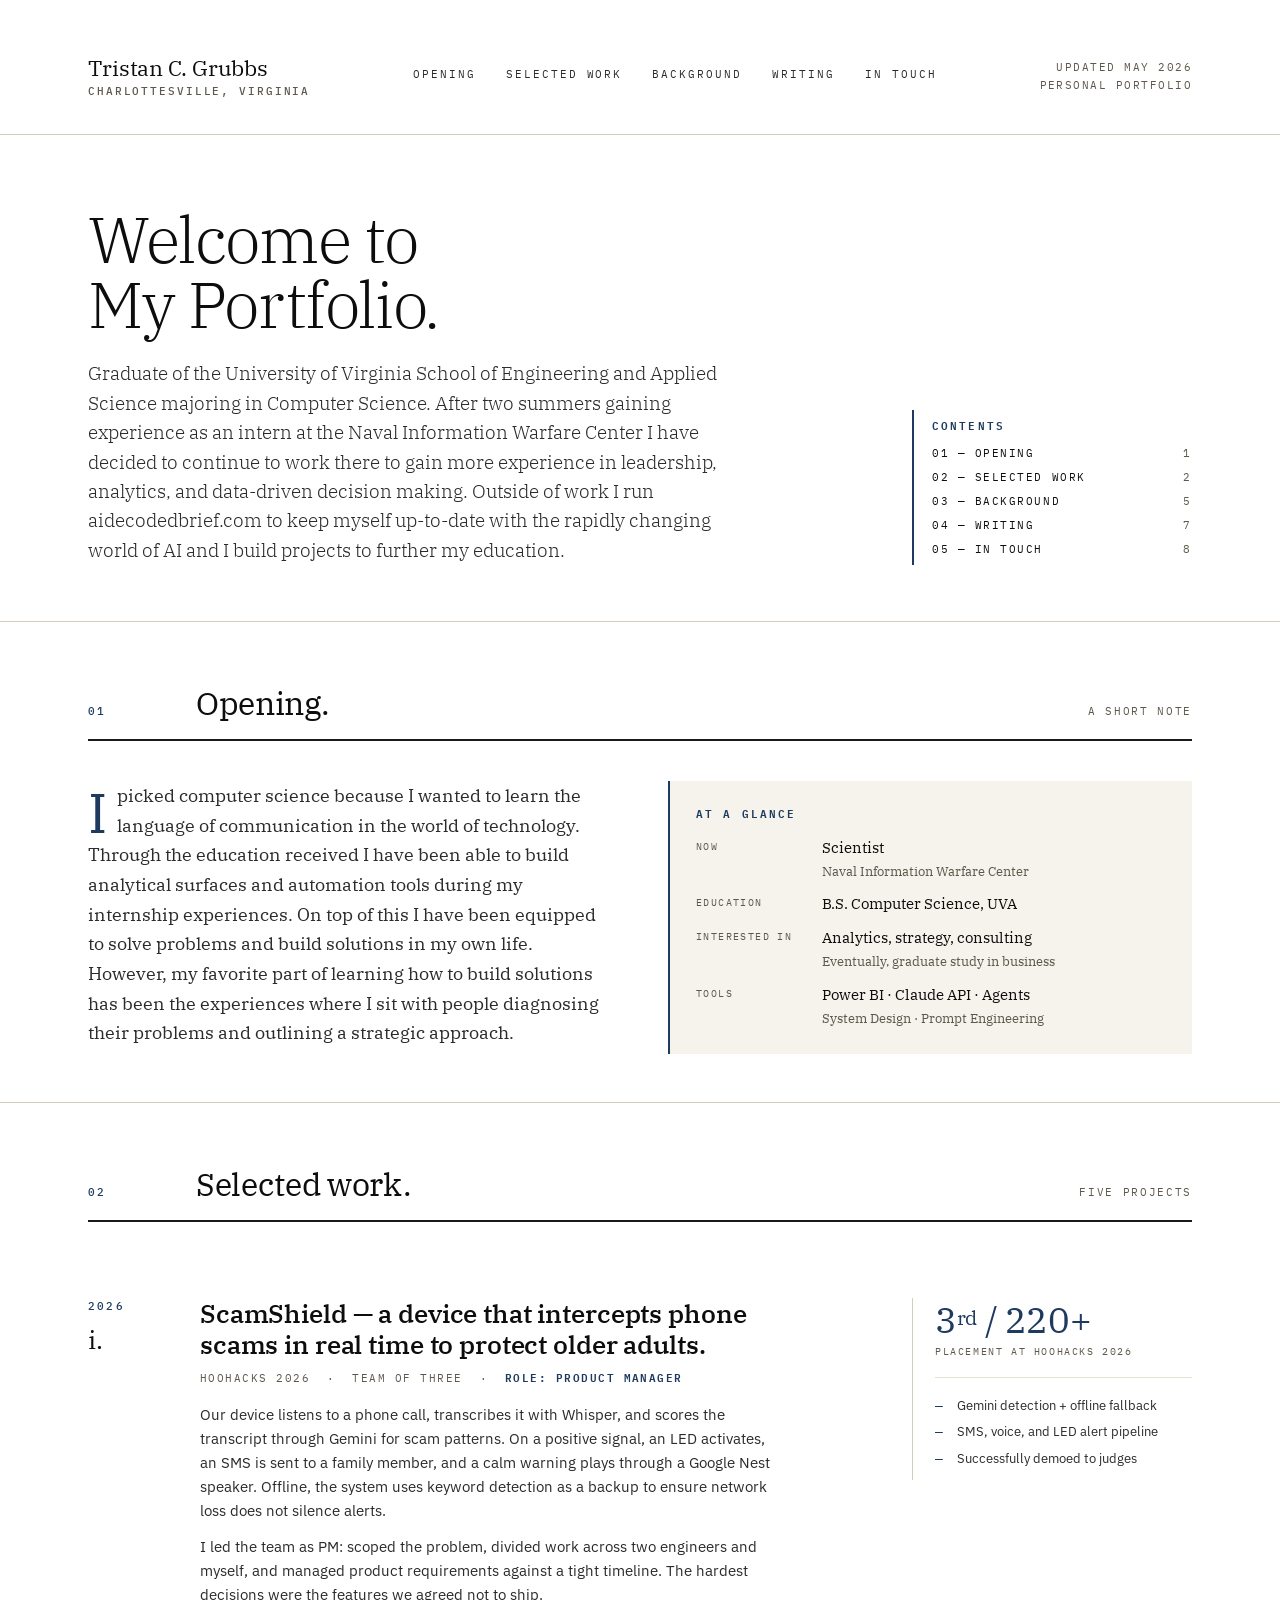
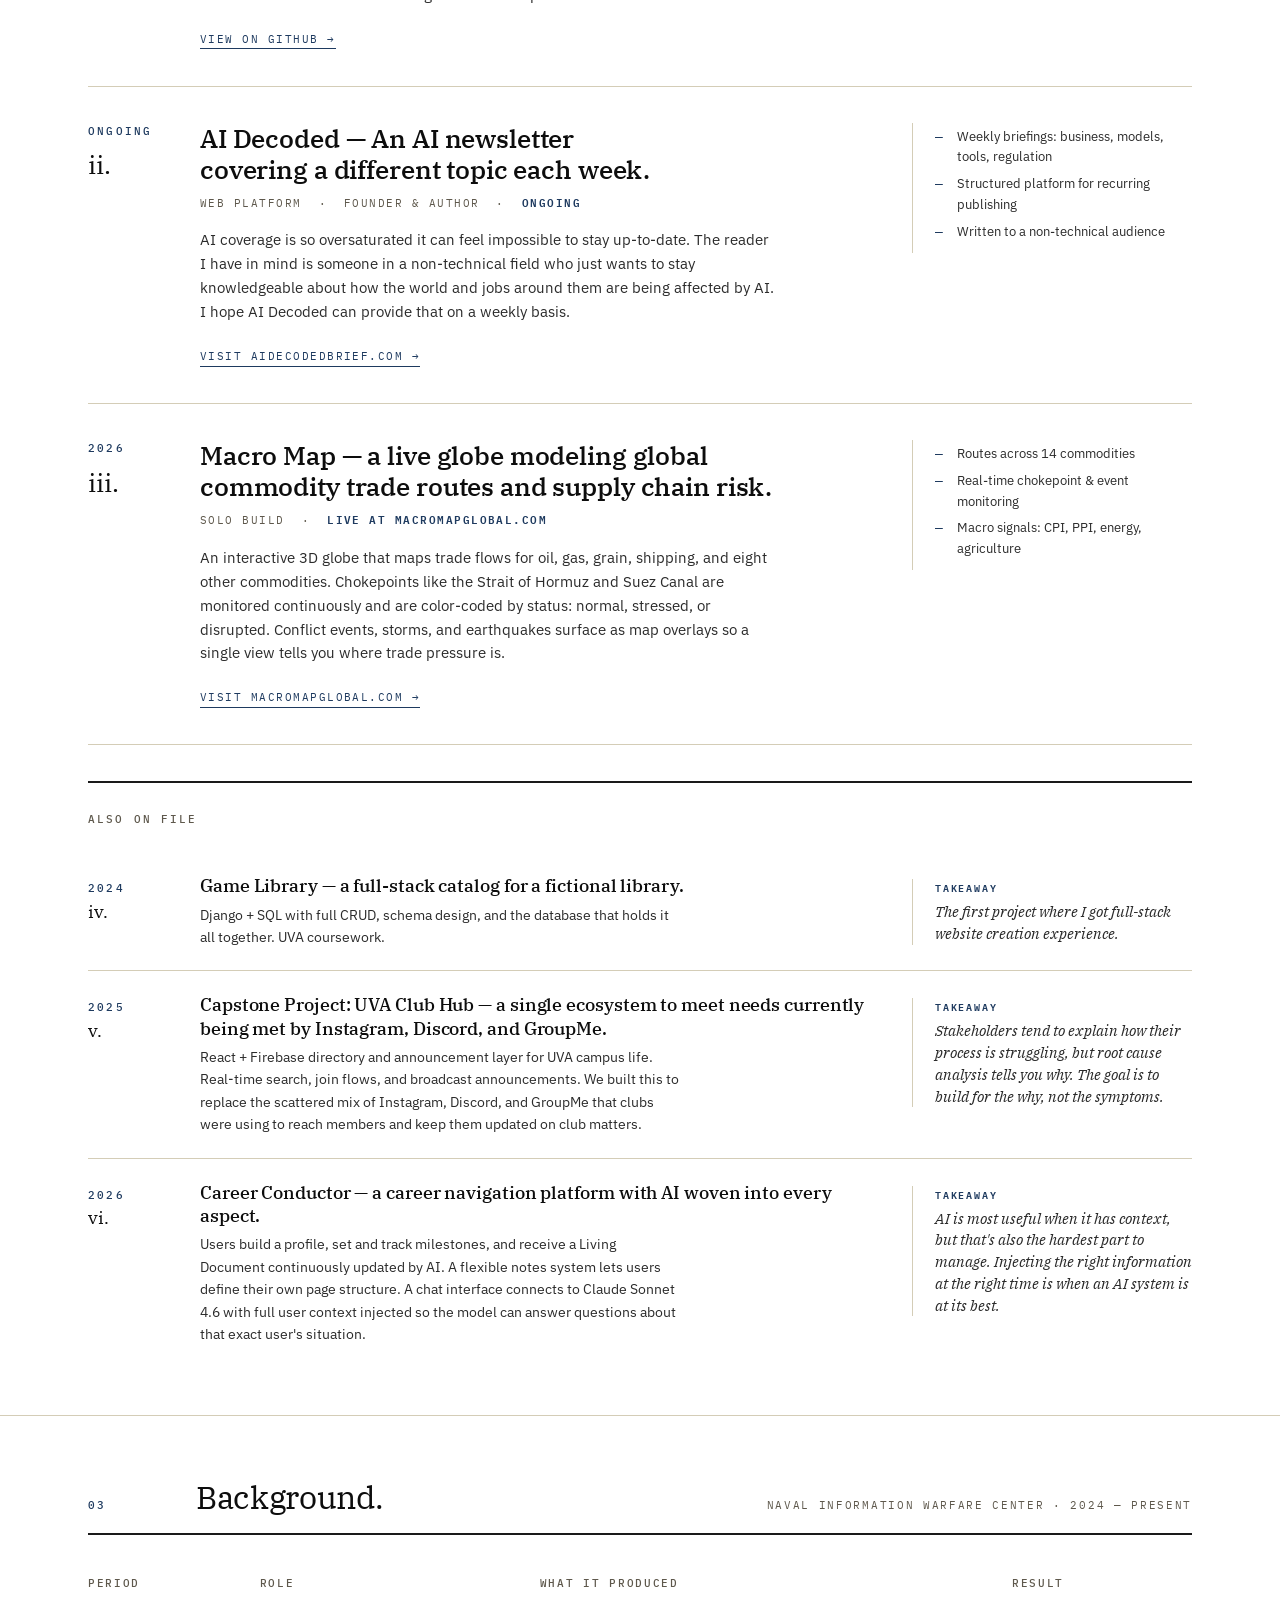
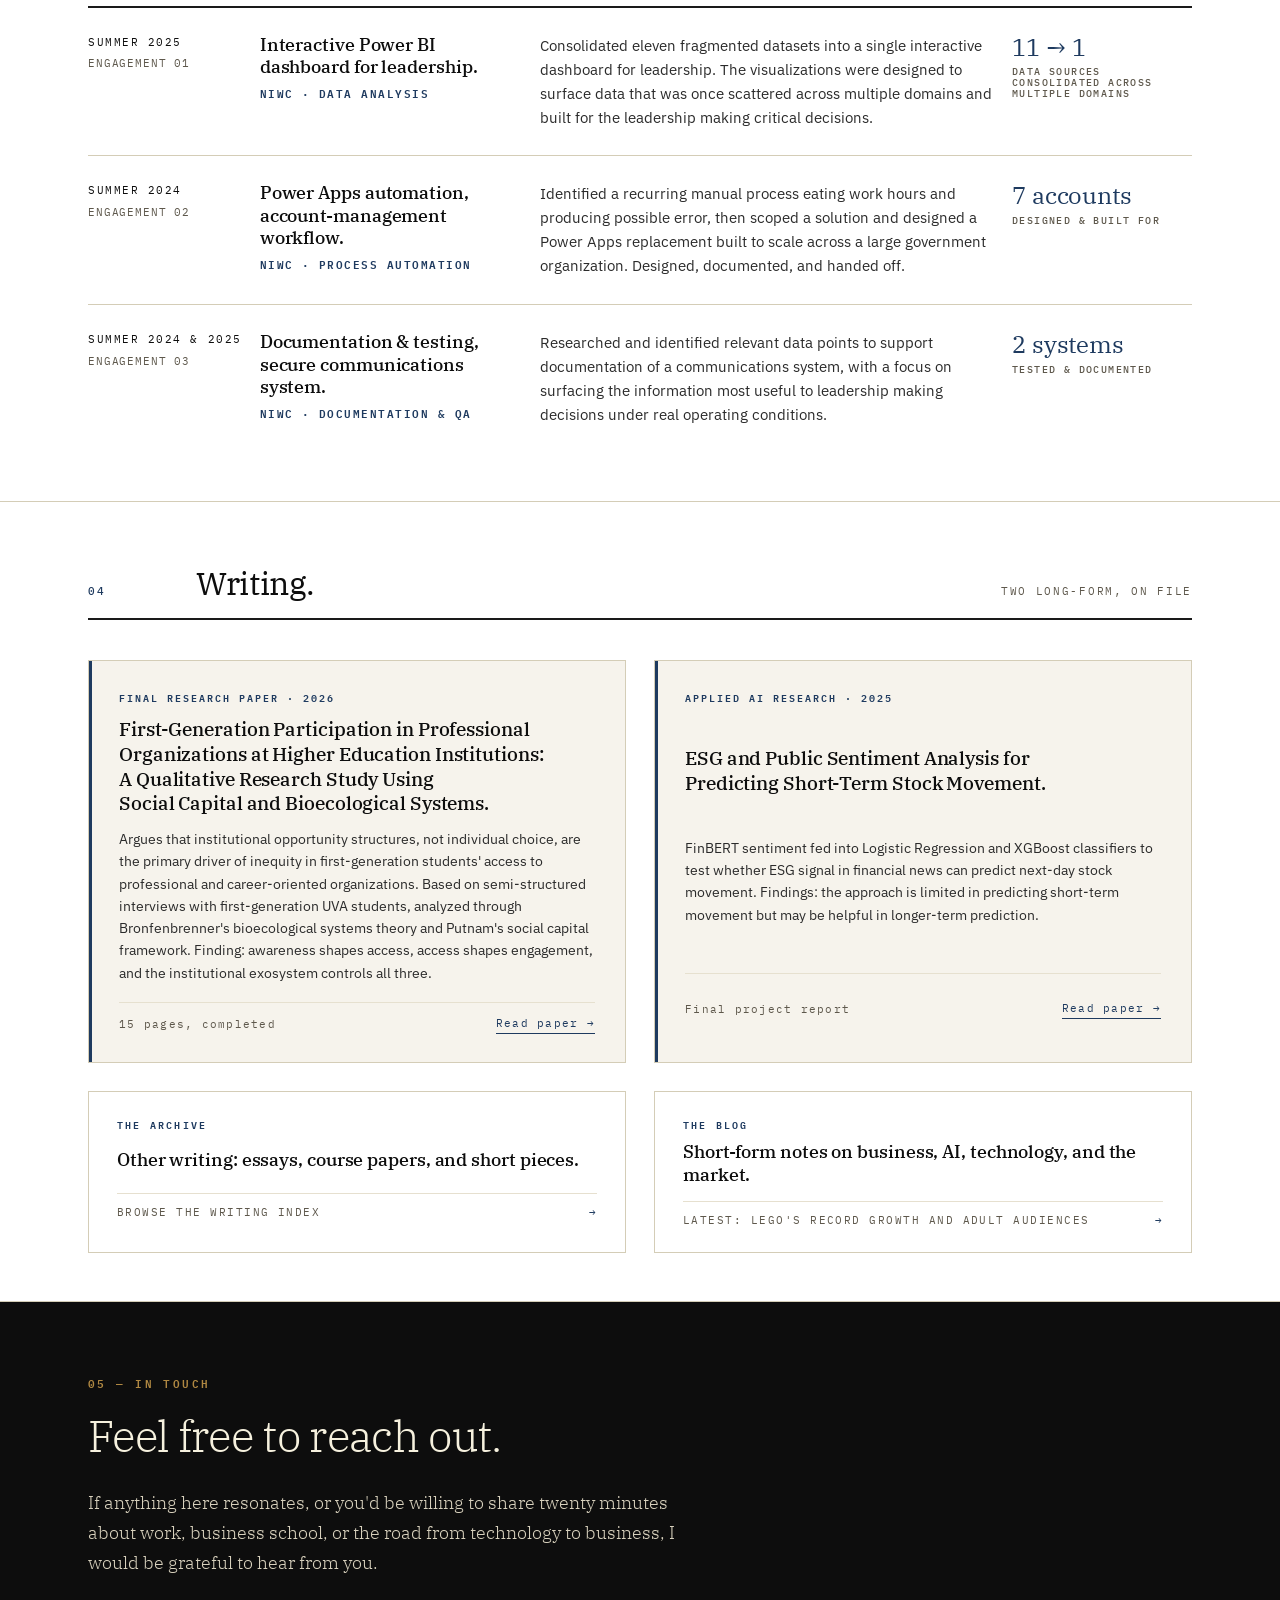
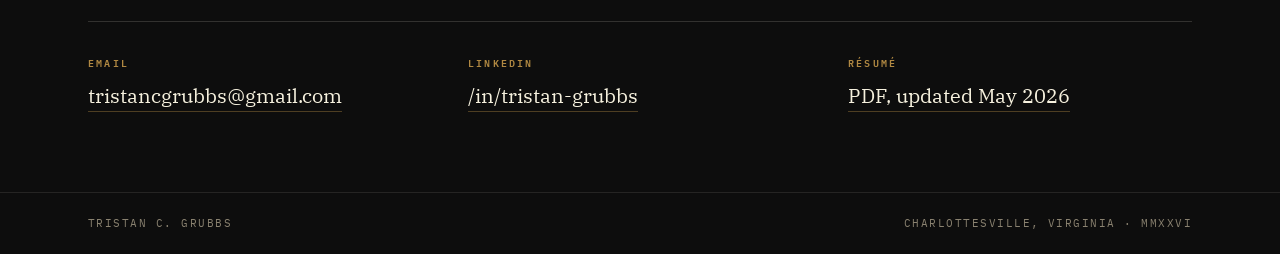
==== commit dbea5505: "feat: light mode design system, memo.css, and site-wide content updates - Add .gitignore (excludes A" ====
--- a/index.html
+++ b/index.html
@@ -1,188 +1,355 @@
 <!doctype html>
 <html lang="en">
 <head>
-  <meta charset="utf-8" />
-  <meta name="viewport" content="width=device-width, initial-scale=1" />
-  <title>Tristan Grubbs | Portfolio</title>
-  <meta name="description" content="Portfolio website for Tristan Grubbs - Data Analyst and Computer Science student at UVA." />
-  <meta property="og:title" content="Tristan Grubbs | Portfolio" />
-  <meta property="og:description" content="Data Analysis, Automation, and project work by Tristan Grubbs." />
-  <meta property="og:type" content="website" />
-
-  <link rel="preconnect" href="https://fonts.googleapis.com">
-  <link rel="preconnect" href="https://fonts.gstatic.com" crossorigin>
-  <link href="https://fonts.googleapis.com/css2?family=Space+Grotesk:wght@400;500;600;700&display=swap" rel="stylesheet">
-  <link rel="stylesheet" href="styles.css" />
+<meta charset="utf-8" />
+<meta name="viewport" content="width=1280" />
+<title>Tristan C. Grubbs</title>
+<link rel="preconnect" href="https://fonts.googleapis.com">
+<link rel="preconnect" href="https://fonts.gstatic.com" crossorigin>
+<link rel="stylesheet" href="https://fonts.googleapis.com/css2?family=IBM+Plex+Serif:ital,wght@0,300;0,400;0,500;0,600;1,300;1,400;1,500&family=IBM+Plex+Sans:wght@400;500;600&family=IBM+Plex+Mono:wght@400;500&display=swap" />
+<link rel="stylesheet" href="memo.css" />
 </head>
 <body>
-  <div class="site-fx" aria-hidden="true"></div>
-
-  <header class="site-header" data-elevate>
-    <div class="container header-inner">
-      <nav class="site-nav" aria-label="Primary">
-        <a class="nav-link" data-zone="hero" href="#hero">Me</a>
-        <a class="nav-link" data-zone="projects" href="#projects">Projects</a>
-        <a class="nav-link" data-zone="work" href="#work">Work</a>
-        <a class="nav-link" data-zone="explore" href="#explore">Explore</a>
-        <a class="nav-link" data-zone="contact" href="#contact">Contact</a>
-      </nav>
-
-      <div class="header-cta">
-        <a class="button button-ghost" href="/blog">Blog</a>
-        <a class="button button-primary" href="Tristan Grubbs Resume.pdf" target="_blank" rel="noopener">Resume</a>
-        <a class="button button-ghost" href="#contact">Contact</a>
-      </div>
-
-      <button class="menu-toggle" id="menuToggle" aria-label="Open menu" aria-expanded="false" type="button">
-        <span></span><span></span><span></span>
-      </button>
-    </div>
-
-    <div class="mobile-nav" id="mobileNav" aria-hidden="true">
-      <div class="container mobile-nav-inner">
-        <a class="mobile-link" href="#hero">Me</a>
-        <a class="mobile-link" href="#projects">Projects</a>
-        <a class="mobile-link" href="#work">Work</a>
-        <a class="mobile-link" href="#explore">Explore</a>
-        <a class="mobile-link" href="#contact">Contact</a>
-        <a class="mobile-link" href="/blog">Blog</a>
-        <a class="mobile-link" href="Tristan Grubbs Resume.pdf" target="_blank" rel="noopener">Resume</a>
-      </div>
+<div class="doc">
+
+  <!-- HEADER -->
+  <header class="doc-head">
+    <div class="name serif">
+      Tristan C. Grubbs
+      <small>Charlottesville, Virginia</small>
+    </div>
+    <nav class="doc-nav">
+      <a href="#opening">Opening</a>
+      <a href="#work">Selected Work</a>
+      <a href="#background">Background</a>
+      <a href="writing/">Writing</a>
+      <a href="#touch">In Touch</a>
+    </nav>
+    <div class="doc-meta">
+      Updated May 2026<br/>
+      Personal portfolio
     </div>
   </header>
 
-  <main id="top">
-    <section class="section hero" id="hero">
-      <div class="container">
-        <div class="grid-12 hero-grid">
-          <div class="hero-copy reveal">
-            <p class="kicker">Open to full-time opportunities</p>
-            <h1>Tristan C. Grubbs</h1>
-            <p class="hero-lead">
-              Graduating Computer Science student (May 2026) at the University of Virginia with hands-on experience at Naval Information Warfare Center.
-              I build dashboards, automate workflows, and create systems that drive data-informed decisions for leadership.
-            </p>
-            <div class="hero-actions">
-              <a class="button button-primary" href="#projects">View Projects</a>
-              <a class="button button-ghost" href="#explore">Explore</a>
-              <a class="button button-ghost" href="mailto:tristancgrubbs@gmail.com">Email</a>
+  <!-- TITLE BLOCK -->
+  <section class="title-block">
+    <div>
+      <h1 class="title">Welcome to My Portfolio.</h1>
+      <p class="deck">Graduate of the University of Virginia School of Engineering and Applied Science majoring in Computer Science. After two summers gaining experience as an intern at the Naval Information Warfare Center I have decided to continue to work there to gain more experience in leadership, analytics, and data-driven decision making. Outside of work I run aidecodedbrief.com to keep myself up-to-date with the rapidly changing world of AI and I build projects to further my education.</p>
+    </div>
+    <nav class="toc">
+      <div class="toc-h">Contents</div>
+      <a href="#opening"><span>01 — Opening</span><span>1</span></a>
+      <a href="#work"><span>02 — Selected Work</span><span>2</span></a>
+      <a href="#background"><span>03 — Background</span><span>5</span></a>
+      <a href="writing/"><span>04 — Writing</span><span>7</span></a>
+      <a href="#touch"><span>05 — In Touch</span><span>8</span></a>
+    </nav>
+  </section>
+
+  <!-- OPENING -->
+  <section class="sec" id="opening">
+    <header class="sec-head">
+      <div class="sec-num">01</div>
+      <h2 class="sec-title">Opening.</h2>
+      <div class="sec-meta">A short note</div>
+    </header>
+
+    <div class="opener">
+      <div class="opener-body">
+        <p>I picked computer science because I wanted to learn the language of communication in the world of technology. Through the education received I have been able to build analytical surfaces and automation tools during my internship experiences. On top of this I have been equipped to solve problems and build solutions in my own life. However, my favorite part of learning how to build solutions has been the experiences where I sit with people diagnosing their problems and outlining a strategic approach.</p>
+      </div>
+      <aside class="opener-aside">
+        <div class="a-h">At a glance</div>
+        <dl>
+          <dt>Now</dt>
+          <dd>Scientist<br/><em>Naval Information Warfare Center</em></dd>
+          <dt>Education</dt>
+          <dd>B.S. Computer Science, UVA</dd>
+          <dt>Interested in</dt>
+          <dd>Analytics, strategy, consulting<br/><em>Eventually, graduate study in business</em></dd>
+          <dt>Tools</dt>
+          <dd>Power BI · Claude API · Agents<br/><em>System Design · Prompt Engineering</em></dd>
+        </dl>
+      </aside>
+    </div>
+  </section>
+
+  <!-- SELECTED WORK -->
+  <section class="sec" id="work">
+    <header class="sec-head">
+      <div class="sec-num">02</div>
+      <h2 class="sec-title">Selected work.</h2>
+      <div class="sec-meta">Five projects</div>
+    </header>
+
+    <!-- ScamShield -->
+    <article class="project">
+      <div class="p-index">
+        2026
+        <strong>i.</strong>
+      </div>
+      <div class="p-body">
+        <h3>ScamShield &mdash; a device that intercepts phone scams in real time to protect older adults.</h3>
+        <p class="p-meta">HooHacks 2026 &nbsp;·&nbsp; Team of three &nbsp;·&nbsp; <span class="role">Role: Product Manager</span></p>
+        <p>Our device listens to a phone call, transcribes it with Whisper, and scores the transcript through Gemini for scam patterns. On a positive signal, an LED activates, an SMS is sent to a family member, and a calm warning plays through a Google Nest speaker. Offline, the system uses keyword detection as a backup to ensure network loss does not silence alerts.</p>
+        <p>I led the team as PM: scoped the problem, divided work across two engineers and myself, and managed product requirements against a tight timeline. The hardest decisions were the features we agreed not to ship.</p>
+        <a class="p-link" href="https://github.com/TristanGru/ScamShield" target="_blank" rel="noopener">View on GitHub →</a>
+      </div>
+      <aside class="p-aside">
+        <div class="row">
+          <div class="num">3<span style="font-size:.55em;vertical-align:.4em;">rd</span> / 220+</div>
+          <div class="cap">Placement at HooHacks 2026</div>
+        </div>
+        <div class="row">
+          <ul>
+            <li>Gemini detection + offline fallback</li>
+            <li>SMS, voice, and LED alert pipeline</li>
+            <li>Successfully demoed to judges</li>
+          </ul>
+        </div>
+      </aside>
+    </article>
+
+    <!-- AI Decoded -->
+    <article class="project">
+      <div class="p-index">
+        Ongoing
+        <strong>ii.</strong>
+      </div>
+      <div class="p-body">
+        <h3>AI Decoded &mdash; An AI newsletter covering a different topic each week.</h3>
+        <p class="p-meta">Web platform &nbsp;·&nbsp; Founder &amp; author &nbsp;·&nbsp; <span class="role">Ongoing</span></p>
+        <p>AI coverage is so oversaturated it can feel impossible to stay up-to-date. The reader I have in mind is someone in a non-technical field who just wants to stay knowledgeable about how the world and jobs around them are being affected by AI. I hope AI Decoded can provide that on a weekly basis.</p>
+        <a class="p-link" href="https://aidecodedbrief.com/" target="_blank" rel="noopener">Visit aidecodedbrief.com →</a>
+      </div>
+      <aside class="p-aside">
+        <div class="row">
+          <ul>
+            <li>Weekly briefings: business, models, tools, regulation</li>
+            <li>Structured platform for recurring publishing</li>
+            <li>Written to a non-technical audience</li>
+          </ul>
+        </div>
+      </aside>
+    </article>
+
+    <!-- Macro Map -->
+    <article class="project">
+      <div class="p-index">
+        2026
+        <strong>iii.</strong>
+      </div>
+      <div class="p-body">
+        <h3>Macro Map &mdash; a live globe modeling global commodity trade routes and supply chain risk.</h3>
+        <p class="p-meta">Solo build &nbsp;·&nbsp; <span class="role">Live at macromapglobal.com</span></p>
+        <p>An interactive 3D globe that maps trade flows for oil, gas, grain, shipping, and eight other commodities. Chokepoints like the Strait of Hormuz and Suez Canal are monitored continuously and are color-coded by status: normal, stressed, or disrupted. Conflict events, storms, and earthquakes surface as map overlays so a single view tells you where trade pressure is.</p>
+        <a class="p-link" href="https://macromapglobal.com" target="_blank" rel="noopener">Visit macromapglobal.com →</a>
+      </div>
+      <aside class="p-aside">
+        <div class="row">
+          <ul>
+            <li>Routes across 14 commodities</li>
+            <li>Real-time chokepoint &amp; event monitoring</li>
+            <li>Macro signals: CPI, PPI, energy, agriculture</li>
+          </ul>
+        </div>
+      </aside>
+    </article>
+
+    <!-- Compact entries -->
+    <div class="work-more">
+      <p class="work-more-h">Also on file</p>
+
+      <article class="project-mini">
+        <div class="pm-index">2024 <strong>iv.</strong></div>
+        <div class="pm-body">
+          <h3>Game Library &mdash; a full-stack catalog for a fictional library.</h3>
+          <p>Django + SQL with full CRUD, schema design, and the database that holds it all together. UVA coursework.</p>
+        </div>
+        <div class="pm-takeaway">
+          <div class="lbl">Takeaway</div>
+          <p>The first project where I got full-stack website creation experience.</p>
+        </div>
+      </article>
+
+      <article class="project-mini">
+        <div class="pm-index">2025<br><strong>v.</strong></div>
+        <div class="pm-body">
+          <h3>Capstone Project: UVA Club Hub &mdash; a single ecosystem to meet needs currently being met by Instagram, Discord, and GroupMe.</h3>
+          <p>React + Firebase directory and announcement layer for UVA campus life. Real-time search, join flows, and broadcast announcements. We built this to replace the scattered mix of Instagram, Discord, and GroupMe that clubs were using to reach members and keep them updated on club matters.</p>
+        </div>
+        <div class="pm-takeaway">
+          <div class="lbl">Takeaway</div>
+          <p>Stakeholders tend to explain how their process is struggling, but root cause analysis tells you why. The goal is to build for the why, not the symptoms.</p>
+        </div>
+      </article>
+
+      <article class="project-mini">
+        <div class="pm-index">2026 <strong>vi.</strong></div>
+        <div class="pm-body">
+          <h3>Career Conductor &mdash; a career navigation platform with AI woven into every aspect.</h3>
+          <p>Users build a profile, set and track milestones, and receive a Living Document continuously updated by AI. A flexible notes system lets users define their own page structure. A chat interface connects to Claude Sonnet 4.6 with full user context injected so the model can answer questions about that exact user's situation.</p>
+        </div>
+        <div class="pm-takeaway">
+          <div class="lbl">Takeaway</div>
+          <p>AI is most useful when it has context, but that's also the hardest part to manage. Injecting the right information at the right time is when an AI system is at its best.</p>
+        </div>
+      </article>
+    </div>
+  </section>
+
+  <!-- BACKGROUND -->
+  <section class="sec" id="background">
+    <header class="sec-head">
+      <div class="sec-num">03</div>
+      <h2 class="sec-title">Background.</h2>
+      <div class="sec-meta">Naval Information Warfare Center · 2024 — present</div>
+    </header>
+
+    <table class="bg-table">
+      <thead>
+        <tr>
+          <th style="width: 160px;">Period</th>
+          <th style="width: 280px;">Role</th>
+          <th>What it produced</th>
+          <th style="width: 180px;">Result</th>
+        </tr>
+      </thead>
+      <tbody>
+        <tr>
+          <td class="bg-period">
+            Summer 2025
+            <em>Engagement 01</em>
+          </td>
+          <td>
+            <div class="bg-role">Interactive Power BI dashboard for leadership.</div>
+            <div class="bg-org">NIWC · Data Analysis</div>
+          </td>
+          <td class="bg-finding">
+            Consolidated eleven fragmented datasets into a single interactive dashboard for leadership. The visualizations were designed to surface data that was once scattered across multiple domains and built for the leadership making critical decisions.
+          </td>
+          <td>
+            <div class="bg-stat">
+              11 → 1
+              <em>Data sources consolidated across multiple domains</em>
             </div>
-            <div class="hero-facts">
-              <div>
-                <p class="fact-label">Focus</p>
-                <p>AI + Data Analysis</p>
-              </div>
-              <div>
-                <p class="fact-label">Toolbelt</p>
-                <p>SQL, Power BI, Python, Excel, Git, AI tools</p>
-              </div>
-              <div>
-                <p class="fact-label">Location</p>
-                <p>Virginia</p>
-              </div>
+          </td>
+        </tr>
+        <tr>
+          <td class="bg-period">
+            Summer 2024
+            <em>Engagement 02</em>
+          </td>
+          <td>
+            <div class="bg-role">Power Apps automation, account-management workflow.</div>
+            <div class="bg-org">NIWC · Process Automation</div>
+          </td>
+          <td class="bg-finding">
+            Identified a recurring manual process eating work hours and producing possible error, then scoped a solution and designed a Power Apps replacement built to scale across a large government organization. Designed, documented, and handed off.
+          </td>
+          <td>
+            <div class="bg-stat">
+              7 accounts
+              <em>Designed &amp; built for</em>
             </div>
-          </div>
-
-          <aside class="hero-portal reveal" aria-label="Glass Constellation Map">
-            <canvas id="portalCanvas" aria-hidden="true"></canvas>
-          </aside>
-        </div>
-      </div>
-    </section>
-
-
-    <section class="section" id="projects">
-      <div class="container">
-        <div class="section-head reveal">
-          <h2>Featured Projects</h2>
-        </div>
-        <div class="feature-grid" id="featuredProjectsGrid" aria-live="polite"></div>
-      </div>
-    </section>
-
-    <section class="section" id="work">
-      <div class="container">
-        <div class="section-head reveal">
-          <h2>Experience</h2>
-        </div>
-        <div class="experience-grid" id="experienceGrid" aria-live="polite"></div>
-      </div>
-    </section>
-
-    <section class="section" id="explore">
-      <div class="container">
-        <div class="section-head reveal">
-          <h2>Writing, Games</h2>
-        </div>
-
-        <div class="explore-shell reveal">
-          <div class="explore-controls">
-            <div class="segmented" role="tablist" aria-label="Explore content tabs">
-              <button class="segment is-active" data-tab="writing" data-zone="explore" role="tab" aria-selected="true" type="button">Writing</button>
-              <button class="segment" data-tab="games" data-zone="explore" role="tab" aria-selected="false" type="button">Games</button>
+          </td>
+        </tr>
+        <tr>
+          <td class="bg-period">
+            Summer 2024 &amp; 2025
+            <em>Engagement 03</em>
+          </td>
+          <td>
+            <div class="bg-role">Documentation &amp; testing, secure communications system.</div>
+            <div class="bg-org">NIWC · Documentation &amp; QA</div>
+          </td>
+          <td class="bg-finding">
+            Researched and identified relevant data points to support documentation of a communications system, with a focus on surfacing the information most useful to leadership making decisions under real operating conditions.
+          </td>
+          <td>
+            <div class="bg-stat">
+              2 systems
+              <em>Tested &amp; documented</em>
             </div>
-            <a class="button button-ghost explore-viewall" href="#" id="exploreViewAll">View all</a>
-          </div>
-          <div class="explore-grid" id="exploreGrid"></div>
-        </div>
-      </div>
-    </section>
-
-    <section class="section" id="contact">
-      <div class="container">
-        <div class="contact-grid reveal">
-          <div>
-            <h2>Let's connect</h2>
-            <p class="lead">Looking for analyst, consulting, or data-focused roles. Reach out by email or LinkedIn.</p>
-            <div class="contact-actions">
-              <a class="button button-primary" href="mailto:tristancgrubbs@gmail.com">Email</a>
-              <a class="button button-ghost" href="https://www.linkedin.com/in/tristan-grubbs" target="_blank" rel="noopener">LinkedIn</a>
-              <button class="button button-ghost" id="resumeBtn" type="button">Resume</button>
-            </div>
-          </div>
-        </div>
-
-        <div class="quote-panel reveal" id="dailyQuote">
-          <p class="quote-text" id="quoteText"></p>
-          <p class="quote-author" id="quoteAuthor"></p>
-        </div>
-
-        <footer class="site-footer">
-          <p class="small">© <span id="year"></span> Tristan Grubbs</p>
-          <a class="small-link" href="#top">Back to top</a>
-        </footer>
-      </div>
-    </section>
-  </main>
-
-  <aside class="drawer" id="exploreDrawer" aria-hidden="true" aria-labelledby="drawerTitle" role="dialog">
-    <div class="drawer-backdrop" id="drawerBackdrop"></div>
-    <div class="drawer-panel">
-      <div class="drawer-head">
-        <p class="card-tag" id="drawerTag">Details</p>
-        <button class="drawer-close" id="drawerClose" type="button" aria-label="Close details">Close</button>
-      </div>
-      <h3 id="drawerTitle">Item</h3>
-      <p id="drawerDescription"></p>
-      <ul id="drawerBullets"></ul>
-      <div class="drawer-actions" id="drawerActions"></div>
-    </div>
-  </aside>
-
-  <div class="modal" id="resumeModal" aria-hidden="true">
-    <div class="modal-backdrop" id="modalBackdrop"></div>
-    <div class="modal-content">
-      <div class="modal-head">
-        <h3>Resume</h3>
-        <button class="drawer-close" id="modalClose" type="button" aria-label="Close resume">Close</button>
-      </div>
-      <iframe src="" id="resumeFrame" class="modal-frame" title="Resume PDF"></iframe>
-    </div>
-  </div>
-
-  <script src="script.js"></script>
+          </td>
+        </tr>
+      </tbody>
+    </table>
+  </section>
+
+  <!-- WRITING -->
+  <section class="sec" id="writing">
+    <header class="sec-head">
+      <div class="sec-num">04</div>
+      <h2 class="sec-title">Writing.</h2>
+      <div class="sec-meta">Two long-form, on file</div>
+    </header>
+
+    <div class="papers">
+      <article class="paper">
+        <div class="pp-tag">Final Research Paper · 2026</div>
+        <h3>First-Generation Participation in Professional Organizations at Higher Education Institutions: A Qualitative Research Study Using Social Capital and Bioecological Systems.</h3>
+        <p>Argues that institutional opportunity structures, not individual choice, are the primary driver of inequity in first-generation students' access to professional and career-oriented organizations. Based on semi-structured interviews with first-generation UVA students, analyzed through Bronfenbrenner's bioecological systems theory and Putnam's social capital framework. Finding: awareness shapes access, access shapes engagement, and the institutional exosystem controls all three.</p>
+        <div class="pp-meta">
+          <span>15 pages, completed</span>
+          <a class="pp-read" href="STS Research Paper-Grubbs-3.pdf" target="_blank" rel="noopener">Read paper →</a>
+        </div>
+      </article>
+      <article class="paper">
+        <div class="pp-tag">Applied AI Research · 2025</div>
+        <h3>ESG and Public Sentiment Analysis for Predicting Short-Term Stock Movement.</h3>
+        <p>FinBERT sentiment fed into Logistic Regression and XGBoost classifiers to test whether ESG signal in financial news can predict next-day stock movement. Findings: the approach is limited in predicting short-term movement but may be helpful in longer-term prediction.</p>
+        <div class="pp-meta">
+          <span>Final project report</span>
+          <a class="pp-read" href="Final Project Report.pdf" target="_blank" rel="noopener">Read paper →</a>
+        </div>
+      </article>
+    </div>
+
+    <div class="writing-more">
+      <a class="wm-card" href="writing/">
+        <div class="wm-tag">The archive</div>
+        <div class="wm-title">Other writing: essays, course papers, and short pieces.</div>
+        <div class="wm-meta">Browse the writing index <span>→</span></div>
+      </a>
+      <a class="wm-card" href="blog/">
+        <div class="wm-tag">The blog</div>
+        <div class="wm-title">Short-form notes on business, AI, technology, and the market.</div>
+        <div class="wm-meta">Latest: Lego's record growth and adult audiences <span>→</span></div>
+      </a>
+    </div>
+  </section>
+
+  <!-- IN TOUCH -->
+  <section class="touch" id="touch">
+    <p class="touch-num">05 — In touch</p>
+    <h2 class="touch-title">Feel free to reach out.</h2>
+    <p class="touch-body">
+      If anything here resonates, or you'd be willing to share twenty minutes about work, business school, or the road from technology to business, I would be grateful to hear from you.
+    </p>
+
+    <div class="touch-grid">
+      <div class="touch-contact">
+        <p class="k">Email</p>
+        <a class="v" href="mailto:tristancgrubbs@gmail.com">tristancgrubbs@gmail.com</a>
+      </div>
+      <div class="touch-contact">
+        <p class="k">LinkedIn</p>
+        <a class="v" href="https://www.linkedin.com/in/tristan-grubbs" target="_blank" rel="noopener">/in/tristan-grubbs</a>
+      </div>
+      <div class="touch-contact">
+        <p class="k">Résumé</p>
+        <a class="v" href="Tristan_Grubbs_Resume.pdf" target="_blank" rel="noopener">PDF, updated May 2026</a>
+      </div>
+    </div>
+  </section>
+
+  <footer class="foot">
+    <div>Tristan C. Grubbs</div>
+    <div>Charlottesville, Virginia · MMXXVI</div>
+  </footer>
+
+</div>
 </body>
 </html>
-
-
-
--- a/memo.css
+++ b/memo.css
@@ -0,0 +1,908 @@
+
+  :root {
+    --paper:   #ffffff;
+    --paper-2: #f6f3ec;          /* manila */
+    --paper-3: #ece6d4;
+    --rule:    #1a1a1a;
+    --rule-2:  #d4cdb7;
+    --rule-3:  #e6e0cf;
+    --ink:     #0d0d0d;
+    --ink-2:   #2b2b2b;
+    --muted:   #5e584c;
+    --subtle:  #8c8676;
+    --accent:  #1e3a5f;          /* navy — the only color */
+    --accent-2:#2a4d7a;
+    --gold:    #b08842;          /* sparing, deep section only */
+  }
+  *, *::before, *::after { box-sizing: border-box; }
+  html, body { margin: 0; background: var(--paper-2); }
+  body {
+    font-family: "IBM Plex Sans", "Helvetica Neue", Arial, sans-serif;
+    font-size: 15px;
+    line-height: 1.6;
+    color: var(--ink-2);
+    -webkit-font-smoothing: antialiased;
+  }
+  .serif { font-family: "IBM Plex Serif", Georgia, serif; }
+  .mono  { font-family: "IBM Plex Mono", ui-monospace, monospace; }
+
+  .doc {
+    width: 1280px;
+    margin: 0 auto;
+    background: var(--paper);
+    box-shadow: 0 0 0 1px rgba(0,0,0,.04), 0 30px 60px rgba(0,0,0,.06);
+  }
+
+  /* ───── HEADER ──────────────────────────────────────────── */
+  .doc-head {
+    padding: 56px 88px 36px;
+    border-bottom: 1px solid var(--rule-2);
+    display: grid;
+    grid-template-columns: auto 1fr auto;
+    align-items: center;
+    gap: 48px;
+  }
+  .name {
+    font-family: "IBM Plex Serif", Georgia, serif;
+    font-weight: 400;
+    font-size: 22px;
+    color: var(--ink);
+    letter-spacing: -.005em;
+    line-height: 1.1;
+  }
+  .name small {
+    display: block;
+    font-family: "IBM Plex Mono", monospace;
+    font-size: 10.5px;
+    letter-spacing: .18em;
+    text-transform: uppercase;
+    color: var(--muted);
+    margin-top: 6px;
+    font-weight: 500;
+  }
+  .doc-nav {
+    display: flex;
+    justify-content: center;
+    gap: 30px;
+    font-family: "IBM Plex Mono", monospace;
+    font-size: 11px;
+    letter-spacing: .18em;
+    text-transform: uppercase;
+    color: var(--ink-2);
+  }
+  .doc-nav a {
+    color: inherit;
+    text-decoration: none;
+    padding-bottom: 3px;
+    border-bottom: 1px solid transparent;
+  }
+  .doc-nav a:hover { color: var(--accent); border-bottom-color: var(--accent); }
+  .doc-meta {
+    font-family: "IBM Plex Mono", monospace;
+    font-size: 10.5px;
+    letter-spacing: .14em;
+    text-transform: uppercase;
+    color: var(--muted);
+    text-align: right;
+    line-height: 1.7;
+  }
+
+  /* ───── TITLE BLOCK ─────────────────────────────────────── */
+  .title-block {
+    padding: 72px 88px 56px;
+    border-bottom: 1px solid var(--rule-2);
+    display: grid;
+    grid-template-columns: 1fr 280px;
+    gap: 72px;
+    align-items: end;
+  }
+  .title {
+    font-family: "IBM Plex Serif", Georgia, serif;
+    font-weight: 300;
+    font-size: 64px;
+    line-height: 1.02;
+    letter-spacing: -.022em;
+    color: var(--ink);
+    margin: 0 0 22px;
+    text-wrap: balance;
+    max-width: 18ch;
+  }
+  .deck {
+    font-family: "IBM Plex Serif", Georgia, serif;
+    font-weight: 300;
+    font-size: 19px;
+    line-height: 1.55;
+    color: var(--ink-2);
+    margin: 0;
+    max-width: 58ch;
+  }
+
+  /* Contents */
+  .toc {
+    border-left: 2px solid var(--accent);
+    padding: 4px 0 4px 18px;
+    font-family: "IBM Plex Mono", monospace;
+    font-size: 11px;
+    line-height: 2;
+    text-transform: uppercase;
+    letter-spacing: .14em;
+  }
+  .toc-h {
+    color: var(--accent);
+    font-weight: 600;
+    margin-bottom: 6px;
+    font-size: 10.5px;
+    letter-spacing: .2em;
+  }
+  .toc a {
+    display: flex;
+    justify-content: space-between;
+    color: var(--ink);
+    text-decoration: none;
+    padding: 1px 0;
+  }
+  .toc a span:last-child { color: var(--muted); }
+  .toc a:hover { color: var(--accent); }
+
+  /* ───── SECTION SCAFFOLDING ─────────────────────────────── */
+  .sec { padding: 64px 88px 48px; border-bottom: 1px solid var(--rule-2); }
+
+  .sec-head {
+    display: grid;
+    grid-template-columns: 80px 1fr auto;
+    gap: 28px;
+    align-items: baseline;
+    padding-bottom: 18px;
+    border-bottom: 2px solid var(--rule);
+    margin-bottom: 40px;
+  }
+  .sec-num {
+    font-family: "IBM Plex Mono", monospace;
+    font-size: 11px;
+    font-weight: 500;
+    letter-spacing: .2em;
+    text-transform: uppercase;
+    color: var(--accent);
+    line-height: 1;
+    padding-top: 6px;
+  }
+  .sec-title {
+    font-family: "IBM Plex Serif", Georgia, serif;
+    font-weight: 400;
+    font-size: 32px;
+    line-height: 1.08;
+    color: var(--ink);
+    margin: 0;
+    letter-spacing: -.01em;
+  }
+  .sec-meta {
+    font-family: "IBM Plex Mono", monospace;
+    font-size: 10.5px;
+    letter-spacing: .16em;
+    text-transform: uppercase;
+    color: var(--muted);
+  }
+
+  /* ───── OPENING NOTE ────────────────────────────────────── */
+  .opener {
+    display: grid;
+    grid-template-columns: 1fr 1fr;
+    gap: 56px;
+    align-items: start;
+  }
+  .opener-body p {
+    font-family: "IBM Plex Serif", Georgia, serif;
+    font-weight: 400;
+    font-size: 18px;
+    line-height: 1.65;
+    color: var(--ink-2);
+    margin: 0 0 16px;
+    max-width: 56ch;
+  }
+  .opener-body p:first-child::first-letter {
+    font-family: "IBM Plex Serif", Georgia, serif;
+    font-weight: 400;
+    font-size: 56px;
+    line-height: .9;
+    float: left;
+    padding: 6px 10px 0 0;
+    color: var(--accent);
+  }
+  .opener-body p:last-child { margin-bottom: 0; }
+
+  .opener-aside {
+    background: var(--paper-2);
+    border-left: 2px solid var(--accent);
+    padding: 24px 26px;
+    font-size: 14px;
+    line-height: 1.6;
+    color: var(--ink-2);
+  }
+  .opener-aside .a-h {
+    font-family: "IBM Plex Mono", monospace;
+    font-size: 10.5px;
+    letter-spacing: .2em;
+    text-transform: uppercase;
+    color: var(--accent);
+    font-weight: 600;
+    margin-bottom: 14px;
+  }
+  .opener-aside dl {
+    margin: 0;
+    display: grid;
+    grid-template-columns: 110px 1fr;
+    gap: 10px 16px;
+  }
+  .opener-aside dt {
+    font-family: "IBM Plex Mono", monospace;
+    font-size: 10px;
+    letter-spacing: .14em;
+    text-transform: uppercase;
+    color: var(--muted);
+    padding-top: 3px;
+  }
+  .opener-aside dd {
+    margin: 0;
+    font-family: "IBM Plex Serif", Georgia, serif;
+    font-size: 15px;
+    color: var(--ink);
+  }
+  .opener-aside dd em {
+    font-style: normal;
+    color: var(--muted);
+    font-size: 13px;
+    display: block;
+    margin-top: 2px;
+  }
+
+  /* ───── PROJECTS ────────────────────────────────────────── */
+  .project {
+    display: grid;
+    grid-template-columns: 72px 1fr 280px;
+    gap: 40px;
+    padding: 36px 0;
+    border-bottom: 1px solid var(--rule-2);
+    align-items: start;
+  }
+  .project:last-child { border-bottom: 0; }
+
+  .p-index {
+    font-family: "IBM Plex Mono", monospace;
+    font-size: 11px;
+    letter-spacing: .2em;
+    text-transform: uppercase;
+    color: var(--accent);
+    line-height: 1.6;
+    font-weight: 500;
+  }
+  .p-index strong {
+    display: block;
+    font-family: "IBM Plex Serif", Georgia, serif;
+    font-weight: 400;
+    font-size: 26px;
+    color: var(--ink);
+    margin-top: 4px;
+    letter-spacing: 0;
+    text-transform: none;
+  }
+
+  .p-body h3 {
+    font-family: "IBM Plex Serif", Georgia, serif;
+    font-weight: 500;
+    font-size: 26px;
+    line-height: 1.2;
+    color: var(--ink);
+    margin: 0 0 8px;
+    letter-spacing: -.005em;
+    text-wrap: balance;
+  }
+  .p-body .p-meta {
+    font-family: "IBM Plex Mono", monospace;
+    font-size: 10.5px;
+    letter-spacing: .14em;
+    text-transform: uppercase;
+    color: var(--muted);
+    margin: 0 0 16px;
+    white-space: nowrap;
+  }
+  .p-body .p-meta .role {
+    color: var(--accent);
+    font-weight: 600;
+  }
+  .p-body p {
+    margin: 0 0 12px;
+    font-size: 14.5px;
+    line-height: 1.65;
+    color: var(--ink-2);
+    max-width: 64ch;
+  }
+  .p-body p:last-child { margin-bottom: 0; }
+
+  .p-link {
+    font-family: "IBM Plex Mono", monospace;
+    font-size: 10.5px;
+    letter-spacing: .14em;
+    text-transform: uppercase;
+    color: var(--accent);
+    text-decoration: none;
+    border-bottom: 1px solid var(--accent);
+    padding-bottom: 1px;
+    display: inline-block;
+    margin-top: 12px;
+  }
+
+  /* sidecar — quieter; no "Findings" header */
+  .p-aside {
+    border-left: 1px solid var(--rule-2);
+    padding: 4px 0 4px 22px;
+  }
+  .p-aside .num {
+    font-family: "IBM Plex Serif", Georgia, serif;
+    font-weight: 400;
+    font-size: 36px;
+    line-height: 1;
+    color: var(--accent);
+    letter-spacing: -.01em;
+  }
+  .p-aside .cap {
+    font-family: "IBM Plex Mono", monospace;
+    font-size: 10px;
+    letter-spacing: .16em;
+    text-transform: uppercase;
+    color: var(--muted);
+    margin-top: 6px;
+    line-height: 1.5;
+  }
+  .p-aside .row + .row { margin-top: 18px; padding-top: 18px; border-top: 1px solid var(--rule-3); }
+
+  .p-aside ul {
+    margin: 0;
+    padding: 0;
+    list-style: none;
+    font-size: 13px;
+    line-height: 1.6;
+    color: var(--ink-2);
+  }
+  .p-aside ul li {
+    display: grid;
+    grid-template-columns: 14px 1fr;
+    gap: 8px;
+    margin-bottom: 6px;
+  }
+  .p-aside ul li::before {
+    content: "—";
+    color: var(--accent);
+    font-family: "IBM Plex Mono", monospace;
+  }
+
+  /* Compact project entries — one sentence + one takeaway */
+  .work-more {
+    margin-top: 36px;
+    padding-top: 28px;
+    border-top: 2px solid var(--rule);
+  }
+  .work-more-h {
+    font-family: "IBM Plex Mono", monospace;
+    font-size: 10.5px;
+    letter-spacing: .2em;
+    text-transform: uppercase;
+    color: var(--muted);
+    margin: 0 0 24px;
+    font-weight: 500;
+  }
+  .project-mini {
+    display: grid;
+    grid-template-columns: 72px 1fr 280px;
+    gap: 40px;
+    padding: 22px 0;
+    border-bottom: 1px solid var(--rule-2);
+    align-items: baseline;
+  }
+  .project-mini:last-child { border-bottom: 0; }
+  .pm-index {
+    font-family: "IBM Plex Mono", monospace;
+    font-size: 11px;
+    letter-spacing: .2em;
+    text-transform: uppercase;
+    color: var(--accent);
+    font-weight: 500;
+  }
+  .pm-index strong {
+    display: inline-block;
+    font-family: "IBM Plex Serif", Georgia, serif;
+    font-weight: 400;
+    font-size: 18px;
+    color: var(--ink);
+    letter-spacing: 0;
+    text-transform: none;
+    margin-right: 10px;
+  }
+  .pm-body h3 {
+    font-family: "IBM Plex Serif", Georgia, serif;
+    font-weight: 500;
+    font-size: 18px;
+    line-height: 1.3;
+    color: var(--ink);
+    margin: 0 0 6px;
+    letter-spacing: -.005em;
+  }
+  .pm-body p {
+    margin: 0;
+    font-size: 14px;
+    line-height: 1.6;
+    color: var(--ink-2);
+    max-width: 60ch;
+  }
+  .pm-takeaway {
+    border-left: 1px solid var(--rule-2);
+    padding: 0 0 0 22px;
+  }
+  .pm-takeaway .lbl {
+    font-family: "IBM Plex Mono", monospace;
+    font-size: 10px;
+    letter-spacing: .18em;
+    text-transform: uppercase;
+    color: var(--accent);
+    font-weight: 600;
+    margin-bottom: 6px;
+  }
+  .pm-takeaway p {
+    margin: 0;
+    font-family: "IBM Plex Serif", Georgia, serif;
+    font-style: italic;
+    font-weight: 400;
+    font-size: 14.5px;
+    line-height: 1.5;
+    color: var(--ink-2);
+  }
+
+  /* ───── BACKGROUND (Experience) — table ─────────────────── */
+  .bg-table {
+    width: 100%;
+    border-collapse: collapse;
+    font-size: 14.5px;
+  }
+  .bg-table thead th {
+    text-align: left;
+    font-family: "IBM Plex Mono", monospace;
+    font-size: 10.5px;
+    letter-spacing: .16em;
+    text-transform: uppercase;
+    color: var(--muted);
+    padding: 0 18px 14px 0;
+    border-bottom: 2px solid var(--rule);
+    font-weight: 500;
+  }
+  .bg-table thead th:last-child { padding-right: 0; }
+  .bg-table tbody td {
+    padding: 26px 18px 26px 0;
+    border-bottom: 1px solid var(--rule-2);
+    vertical-align: top;
+  }
+  .bg-table tbody td:last-child { padding-right: 0; }
+  .bg-table tbody tr:last-child td { border-bottom: 0; }
+
+  .bg-period {
+    font-family: "IBM Plex Mono", monospace;
+    font-size: 11px;
+    letter-spacing: .14em;
+    text-transform: uppercase;
+    color: var(--ink);
+    white-space: nowrap;
+    line-height: 1.5;
+  }
+  .bg-period em {
+    display: block;
+    font-style: normal;
+    color: var(--muted);
+    margin-top: 6px;
+    font-size: 10.5px;
+    letter-spacing: .08em;
+  }
+  .bg-role {
+    font-family: "IBM Plex Serif", Georgia, serif;
+    font-weight: 500;
+    font-size: 18px;
+    color: var(--ink);
+    margin-bottom: 6px;
+    line-height: 1.25;
+    letter-spacing: -.005em;
+  }
+  .bg-org {
+    font-family: "IBM Plex Mono", monospace;
+    font-size: 10.5px;
+    letter-spacing: .14em;
+    text-transform: uppercase;
+    color: var(--accent);
+    font-weight: 600;
+  }
+  .bg-finding {
+    color: var(--ink-2);
+    line-height: 1.65;
+    max-width: 52ch;
+    font-size: 14.5px;
+  }
+  .bg-stat {
+    font-family: "IBM Plex Serif", Georgia, serif;
+    font-weight: 400;
+    font-size: 24px;
+    color: var(--accent);
+    line-height: 1.1;
+    letter-spacing: -.005em;
+  }
+  .bg-stat em {
+    display: block;
+    font-style: normal;
+    font-family: "IBM Plex Mono", monospace;
+    font-size: 10px;
+    letter-spacing: .14em;
+    text-transform: uppercase;
+    color: var(--muted);
+    font-weight: 500;
+    margin-top: 6px;
+  }
+
+  /* ───── WRITING ─────────────────────────────────────────── */
+  .papers {
+    display: grid;
+    grid-template-columns: 1fr 1fr;
+    gap: 28px;
+  }
+  .paper {
+    border: 1px solid var(--rule-2);
+    background: var(--paper-2);
+    padding: 28px 30px;
+    display: grid;
+    gap: 12px;
+    position: relative;
+  }
+  .paper::before {
+    content: "";
+    position: absolute;
+    top: 0; left: 0;
+    width: 3px; height: 100%;
+    background: var(--accent);
+  }
+  .paper .pp-tag {
+    font-family: "IBM Plex Mono", monospace;
+    font-size: 10px;
+    letter-spacing: .2em;
+    text-transform: uppercase;
+    color: var(--accent);
+    font-weight: 600;
+  }
+  .paper h3 {
+    font-family: "IBM Plex Serif", Georgia, serif;
+    font-weight: 500;
+    font-size: 19px;
+    line-height: 1.3;
+    margin: 0;
+    color: var(--ink);
+    text-wrap: balance;
+    letter-spacing: -.005em;
+  }
+  .paper p {
+    margin: 0;
+    font-size: 13.5px;
+    line-height: 1.65;
+    color: var(--ink-2);
+  }
+  .paper .pp-meta {
+    font-family: "IBM Plex Mono", monospace;
+    font-size: 10.5px;
+    letter-spacing: .12em;
+    color: var(--muted);
+    border-top: 1px solid var(--rule-3);
+    padding-top: 12px;
+    margin-top: 6px;
+    display: flex;
+    justify-content: space-between;
+    align-items: center;
+  }
+  .paper .pp-read {
+    color: var(--accent);
+    text-decoration: none;
+    border-bottom: 1px solid var(--accent);
+    padding-bottom: 1px;
+  }
+
+  /* writing index/blog cards — less hierarchy than the papers above */
+  .writing-more {
+    margin-top: 28px;
+    display: grid;
+    grid-template-columns: 1fr 1fr;
+    gap: 28px;
+  }
+  .wm-card {
+    border: 1px solid var(--rule-2);
+    background: var(--paper);
+    padding: 24px 28px;
+    display: grid;
+    gap: 8px;
+    text-decoration: none;
+    color: inherit;
+    transition: border-color .15s ease, background .15s ease;
+  }
+  .wm-card:hover {
+    border-color: var(--accent);
+    background: var(--paper-2);
+  }
+  .wm-card .wm-tag {
+    font-family: "IBM Plex Mono", monospace;
+    font-size: 10px;
+    letter-spacing: .22em;
+    text-transform: uppercase;
+    color: var(--accent);
+    font-weight: 600;
+  }
+  .wm-card .wm-title {
+    font-family: "IBM Plex Serif", Georgia, serif;
+    font-weight: 500;
+    font-size: 18px;
+    line-height: 1.3;
+    color: var(--ink);
+    letter-spacing: -.005em;
+  }
+  .wm-card .wm-meta {
+    font-family: "IBM Plex Mono", monospace;
+    font-size: 10.5px;
+    letter-spacing: .14em;
+    text-transform: uppercase;
+    color: var(--muted);
+    display: flex;
+    justify-content: space-between;
+    align-items: baseline;
+    margin-top: 6px;
+    padding-top: 10px;
+    border-top: 1px solid var(--rule-3);
+  }
+  .wm-card .wm-meta span { color: var(--accent); }
+
+  /* ───── IN TOUCH ────────────────────────────────────────── */
+  .touch {
+    background: var(--ink);
+    color: #f1ede0;
+    padding: 72px 88px 80px;
+  }
+  .touch-num {
+    font-family: "IBM Plex Mono", monospace;
+    font-size: 11px;
+    letter-spacing: .22em;
+    text-transform: uppercase;
+    color: var(--gold);
+    margin: 0 0 20px;
+    font-weight: 600;
+  }
+  .touch-title {
+    font-family: "IBM Plex Serif", Georgia, serif;
+    font-weight: 300;
+    font-size: 44px;
+    line-height: 1.1;
+    letter-spacing: -.015em;
+    color: #f6f1de;
+    margin: 0 0 28px;
+    max-width: 26ch;
+    text-wrap: balance;
+  }
+  .touch-body {
+    font-family: "IBM Plex Serif", Georgia, serif;
+    font-weight: 300;
+    font-size: 18px;
+    line-height: 1.65;
+    color: #d8d1bd;
+    max-width: 56ch;
+    margin: 0 0 44px;
+  }
+  .touch-grid {
+    display: grid;
+    grid-template-columns: repeat(3, 1fr);
+    gap: 36px;
+    padding-top: 32px;
+    border-top: 1px solid rgba(241,237,224,.16);
+  }
+  .touch-contact .k {
+    font-family: "IBM Plex Mono", monospace;
+    font-size: 10px;
+    letter-spacing: .22em;
+    text-transform: uppercase;
+    color: var(--gold);
+    margin: 0 0 10px;
+    font-weight: 600;
+  }
+  .touch-contact .v {
+    font-family: "IBM Plex Serif", Georgia, serif;
+    font-weight: 400;
+    font-size: 20px;
+    color: #f6f1de;
+    text-decoration: none;
+    border-bottom: 1px solid rgba(176,136,66,.4);
+    padding-bottom: 2px;
+  }
+  .touch-contact .v:hover { border-bottom-color: var(--gold); }
+
+  .foot {
+    background: var(--ink);
+    color: #8a8270;
+    padding: 22px 88px;
+    border-top: 1px solid rgba(241,237,224,.10);
+    display: flex;
+    justify-content: space-between;
+    font-family: "IBM Plex Mono", monospace;
+    font-size: 10.5px;
+    letter-spacing: .14em;
+    text-transform: uppercase;
+  }
+
+
+  /* ═════════════════════════════════════════════════════════
+     PAGE-LEVEL ADDITIONS — Blog, Writing, Games
+     Match the home page memo aesthetic.
+     ═════════════════════════════════════════════════════════ */
+
+  /* Adjust sec to be the only border for inner pages */
+  .doc.inner .title-block { grid-template-columns: 1fr; gap: 32px; }
+  .doc.inner .title { max-width: 22ch; font-size: 56px; }
+
+  /* ─── blog post list ─── */
+  .post {
+    display: grid;
+    grid-template-columns: 130px 1fr 220px;
+    gap: 40px;
+    padding: 36px 0;
+    border-bottom: 1px solid var(--rule-2);
+    align-items: baseline;
+  }
+  .post:last-child { border-bottom: 0; }
+  .post-date {
+    font-family: "IBM Plex Mono", monospace;
+    font-size: 11px;
+    letter-spacing: .16em;
+    text-transform: uppercase;
+    color: var(--accent);
+    font-weight: 600;
+    line-height: 1.5;
+  }
+  .post-date em {
+    display: block;
+    font-style: normal;
+    color: var(--muted);
+    font-size: 10px;
+    letter-spacing: .14em;
+    margin-top: 4px;
+  }
+  .post-body h3 {
+    font-family: "IBM Plex Serif", Georgia, serif;
+    font-weight: 500;
+    font-size: 26px;
+    line-height: 1.22;
+    color: var(--ink);
+    margin: 0 0 12px;
+    letter-spacing: -.005em;
+    text-wrap: balance;
+  }
+  .post-body p {
+    margin: 0 0 14px;
+    font-size: 15px;
+    line-height: 1.7;
+    color: var(--ink-2);
+    max-width: 60ch;
+  }
+  .post-body .post-read {
+    font-family: "IBM Plex Mono", monospace;
+    font-size: 10.5px;
+    letter-spacing: .14em;
+    text-transform: uppercase;
+    color: var(--accent);
+    text-decoration: none;
+    border-bottom: 1px solid var(--accent);
+    padding-bottom: 1px;
+  }
+  .post-side {
+    border-left: 1px solid var(--rule-2);
+    padding: 4px 0 4px 22px;
+    font-family: "IBM Plex Mono", monospace;
+    font-size: 10.5px;
+    letter-spacing: .12em;
+    text-transform: uppercase;
+    color: var(--muted);
+    line-height: 1.7;
+  }
+  .post-side .src {
+    color: var(--accent);
+    text-decoration: none;
+    border-bottom: 1px solid transparent;
+    display: inline-block;
+    margin-top: 6px;
+    text-transform: none;
+    letter-spacing: 0;
+    font-family: "IBM Plex Serif", Georgia, serif;
+    font-style: italic;
+    font-size: 13px;
+  }
+  .post-side .src:hover { border-bottom-color: var(--accent); }
+  .post-side .tag-row {
+    display: flex; gap: 8px; flex-wrap: wrap;
+    margin-top: 4px;
+  }
+  .post-side .tag-row span {
+    display: inline-block;
+    border: 1px solid var(--rule-2);
+    padding: 3px 8px;
+    color: var(--ink-2);
+    font-weight: 500;
+  }
+
+  /* ─── writing index entries ─── */
+  .writing-entry {
+    display: grid;
+    grid-template-columns: 130px 1fr 220px;
+    gap: 40px;
+    padding: 36px 0;
+    border-bottom: 1px solid var(--rule-2);
+    align-items: baseline;
+  }
+  .writing-entry:last-child { border-bottom: 0; }
+  .we-tag {
+    font-family: "IBM Plex Mono", monospace;
+    font-size: 11px;
+    letter-spacing: .16em;
+    text-transform: uppercase;
+    color: var(--accent);
+    font-weight: 600;
+    line-height: 1.5;
+  }
+  .we-tag em {
+    display: block;
+    font-style: normal;
+    color: var(--muted);
+    font-size: 10px;
+    letter-spacing: .14em;
+    margin-top: 4px;
+  }
+  .we-body h3 {
+    font-family: "IBM Plex Serif", Georgia, serif;
+    font-weight: 500;
+    font-size: 24px;
+    line-height: 1.25;
+    color: var(--ink);
+    margin: 0 0 12px;
+    letter-spacing: -.005em;
+    text-wrap: balance;
+  }
+  .we-body p {
+    margin: 0 0 14px;
+    font-size: 14.5px;
+    line-height: 1.7;
+    color: var(--ink-2);
+    max-width: 64ch;
+  }
+  .we-body .we-read {
+    font-family: "IBM Plex Mono", monospace;
+    font-size: 10.5px;
+    letter-spacing: .14em;
+    text-transform: uppercase;
+    color: var(--accent);
+    text-decoration: none;
+    border-bottom: 1px solid var(--accent);
+    padding-bottom: 1px;
+  }
+  .we-side {
+    border-left: 1px solid var(--rule-2);
+    padding: 4px 0 4px 22px;
+    font-family: "IBM Plex Mono", monospace;
+    font-size: 10.5px;
+    letter-spacing: .12em;
+    text-transform: uppercase;
+    color: var(--muted);
+    line-height: 1.7;
+  }
+  .we-side .num {
+    font-family: "IBM Plex Serif", Georgia, serif;
+    font-weight: 400;
+    font-size: 24px;
+    line-height: 1;
+    color: var(--accent);
+    letter-spacing: -.005em;
+    text-transform: none;
+  }
+  .we-side .cap { margin-top: 4px; }
